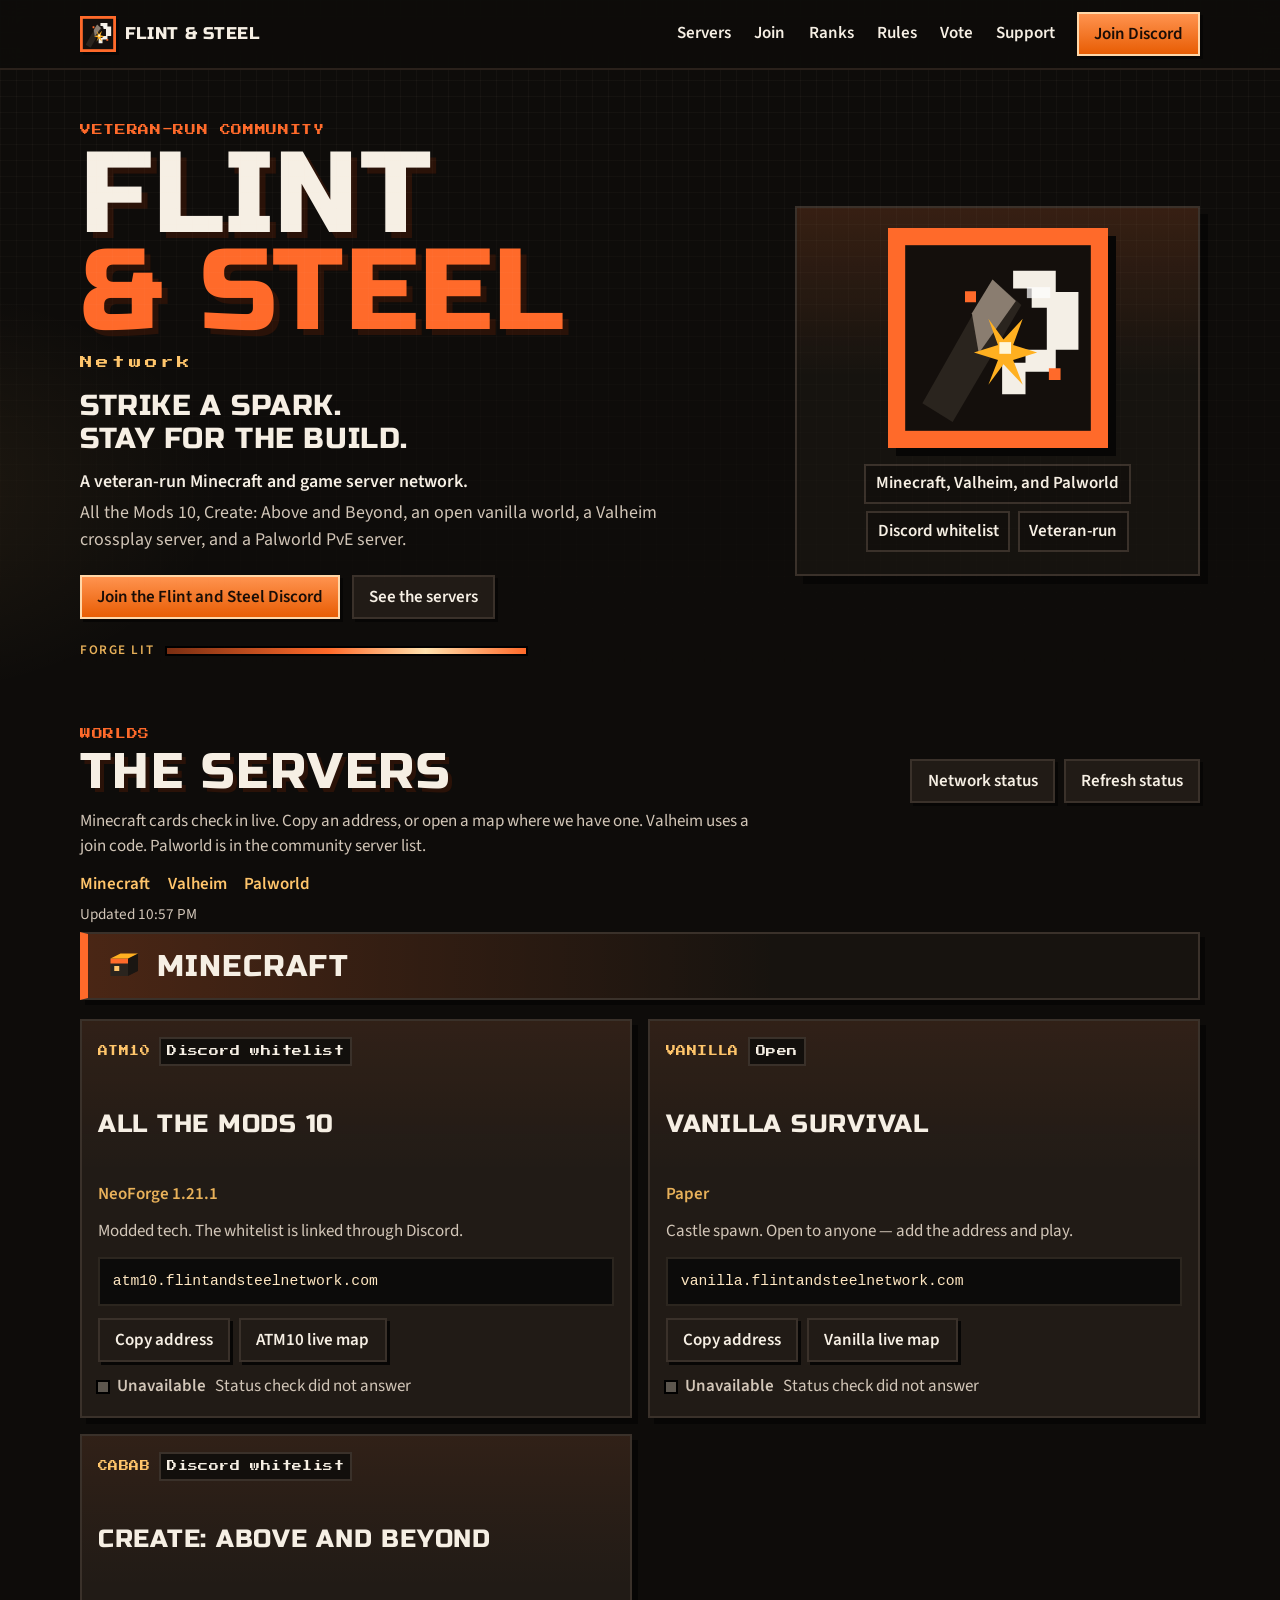
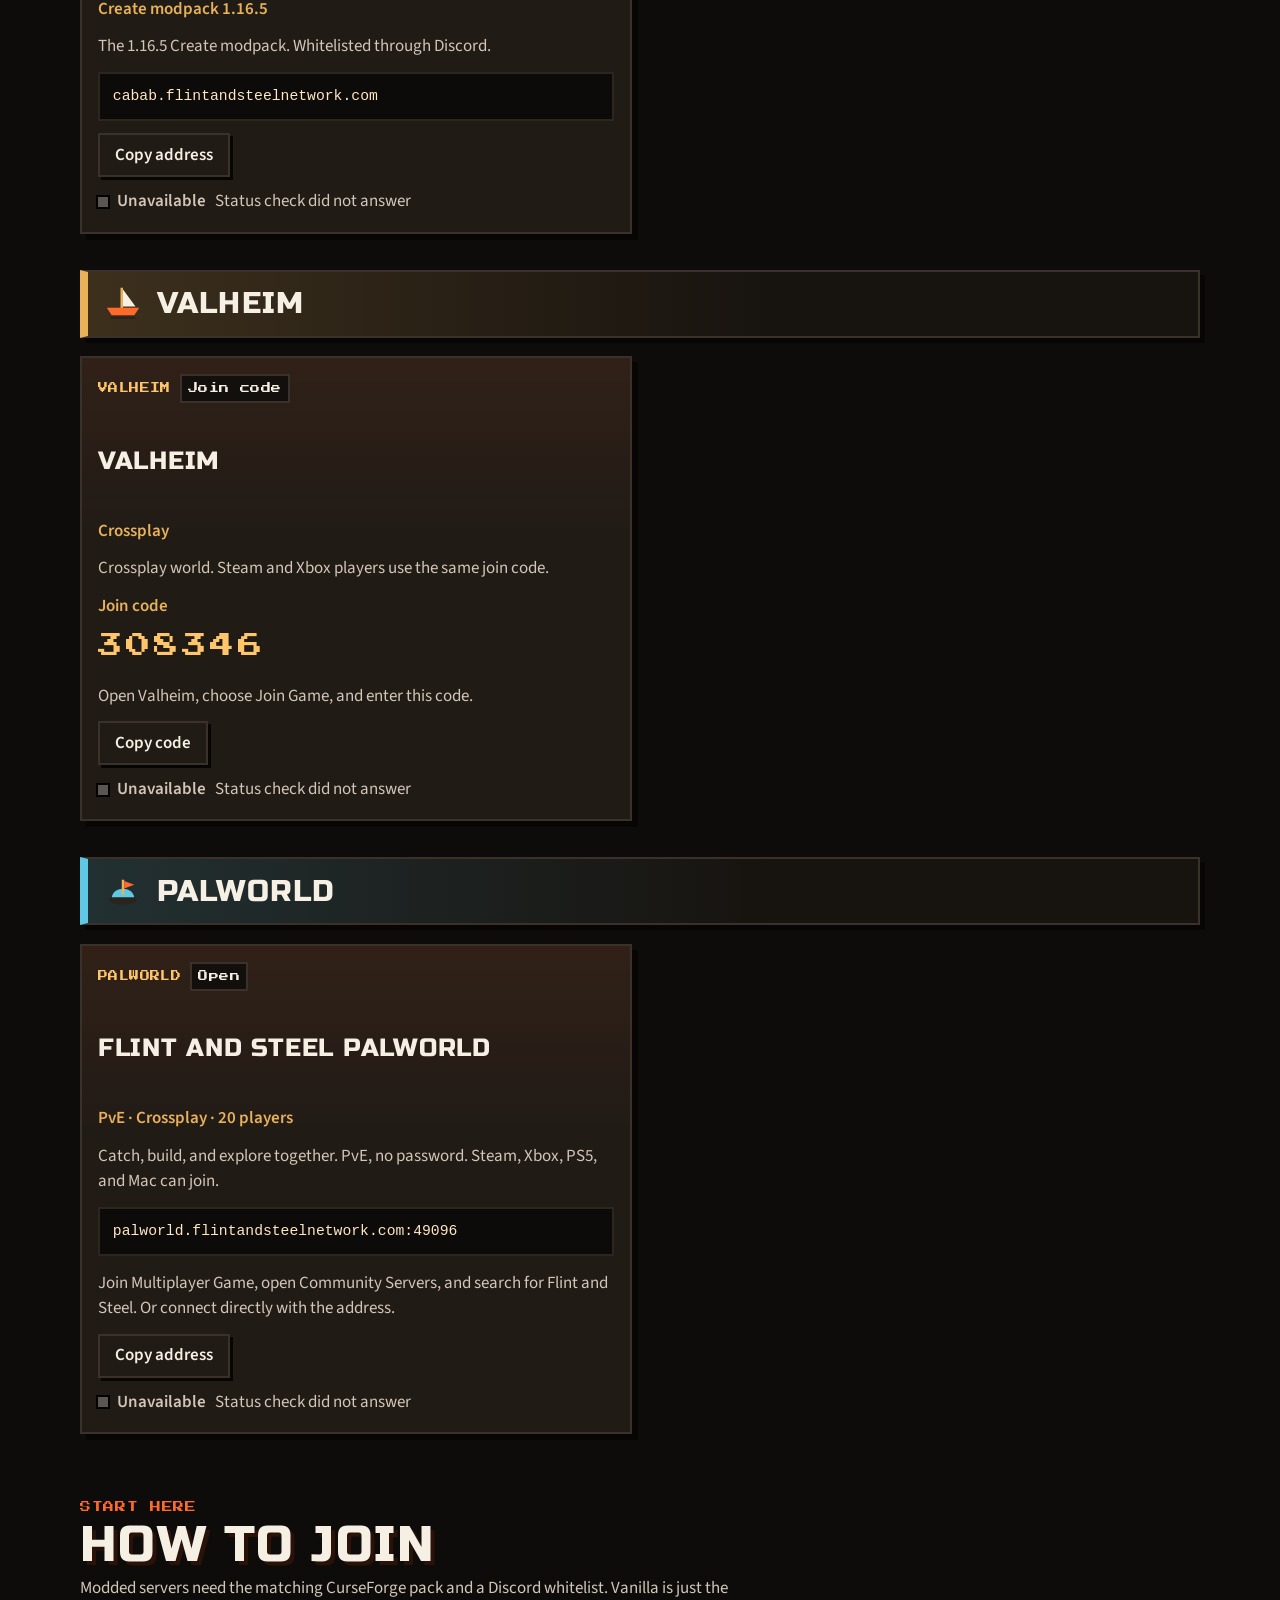
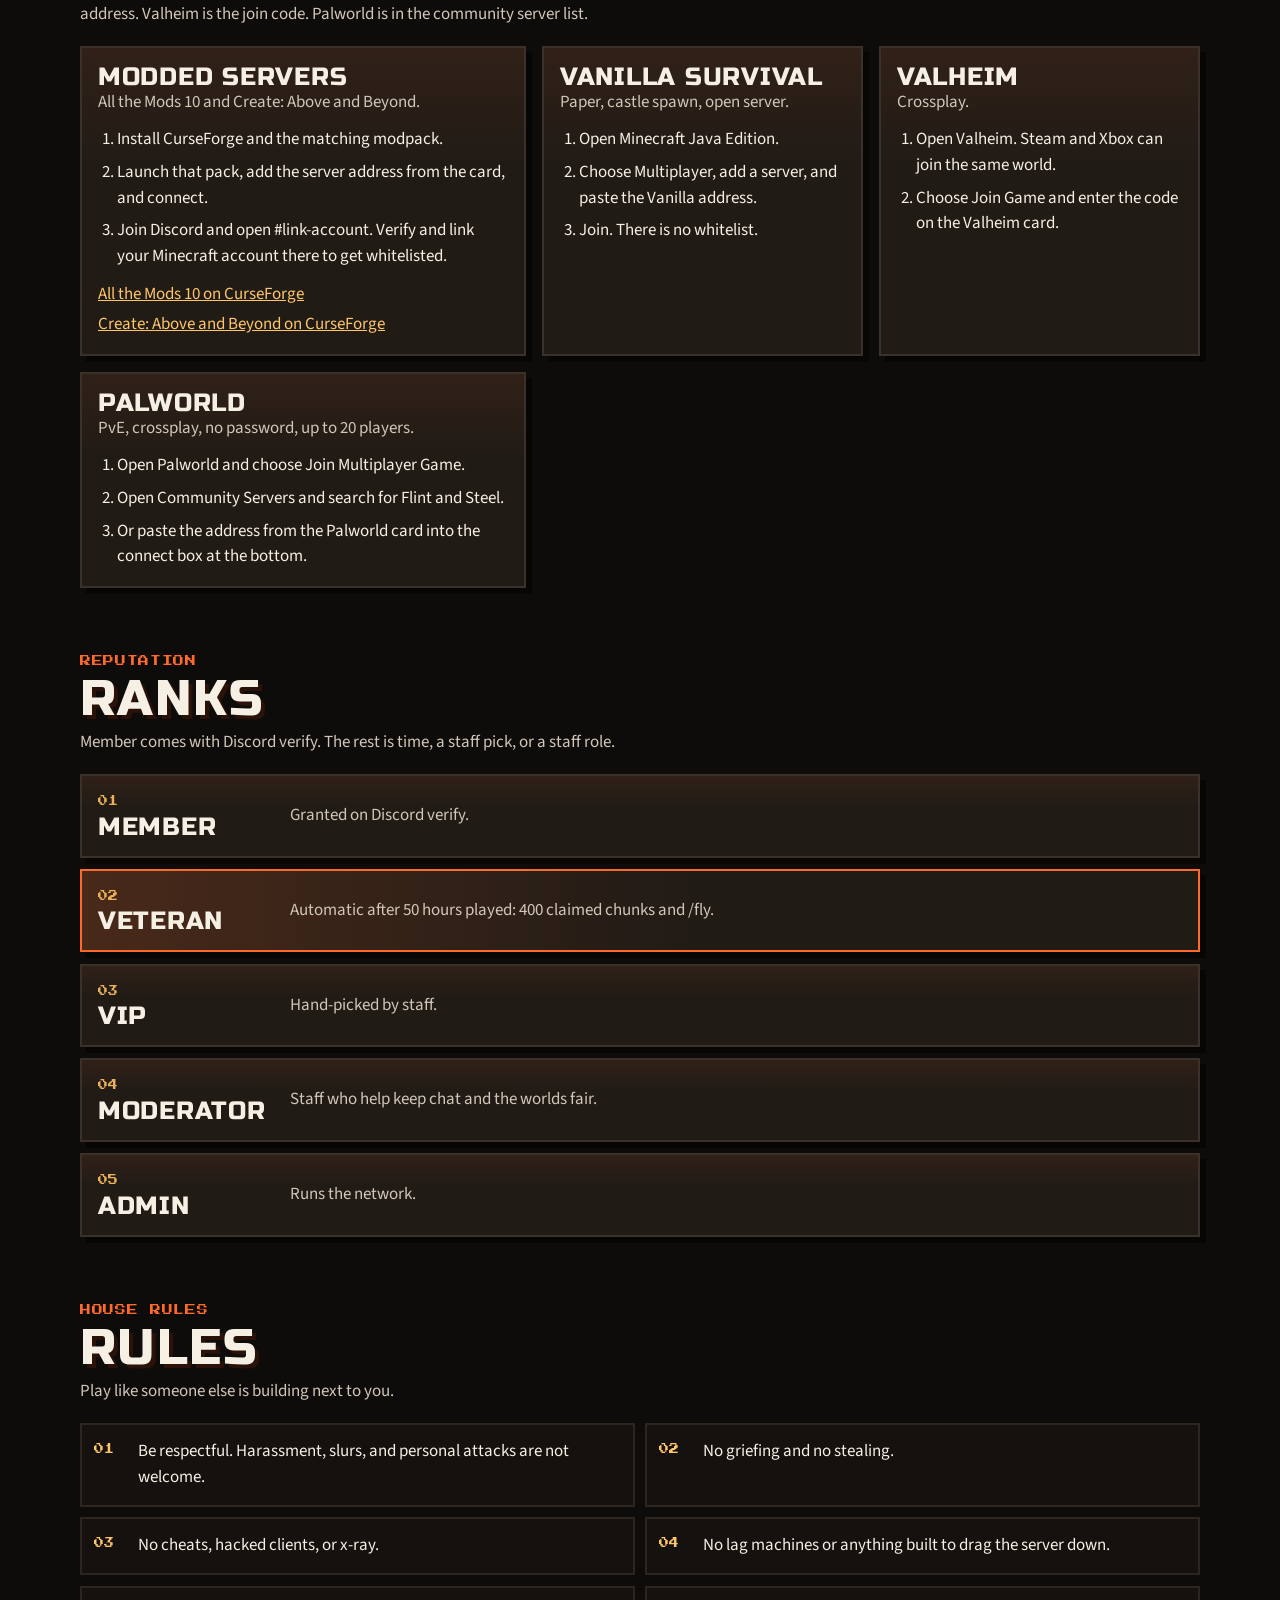
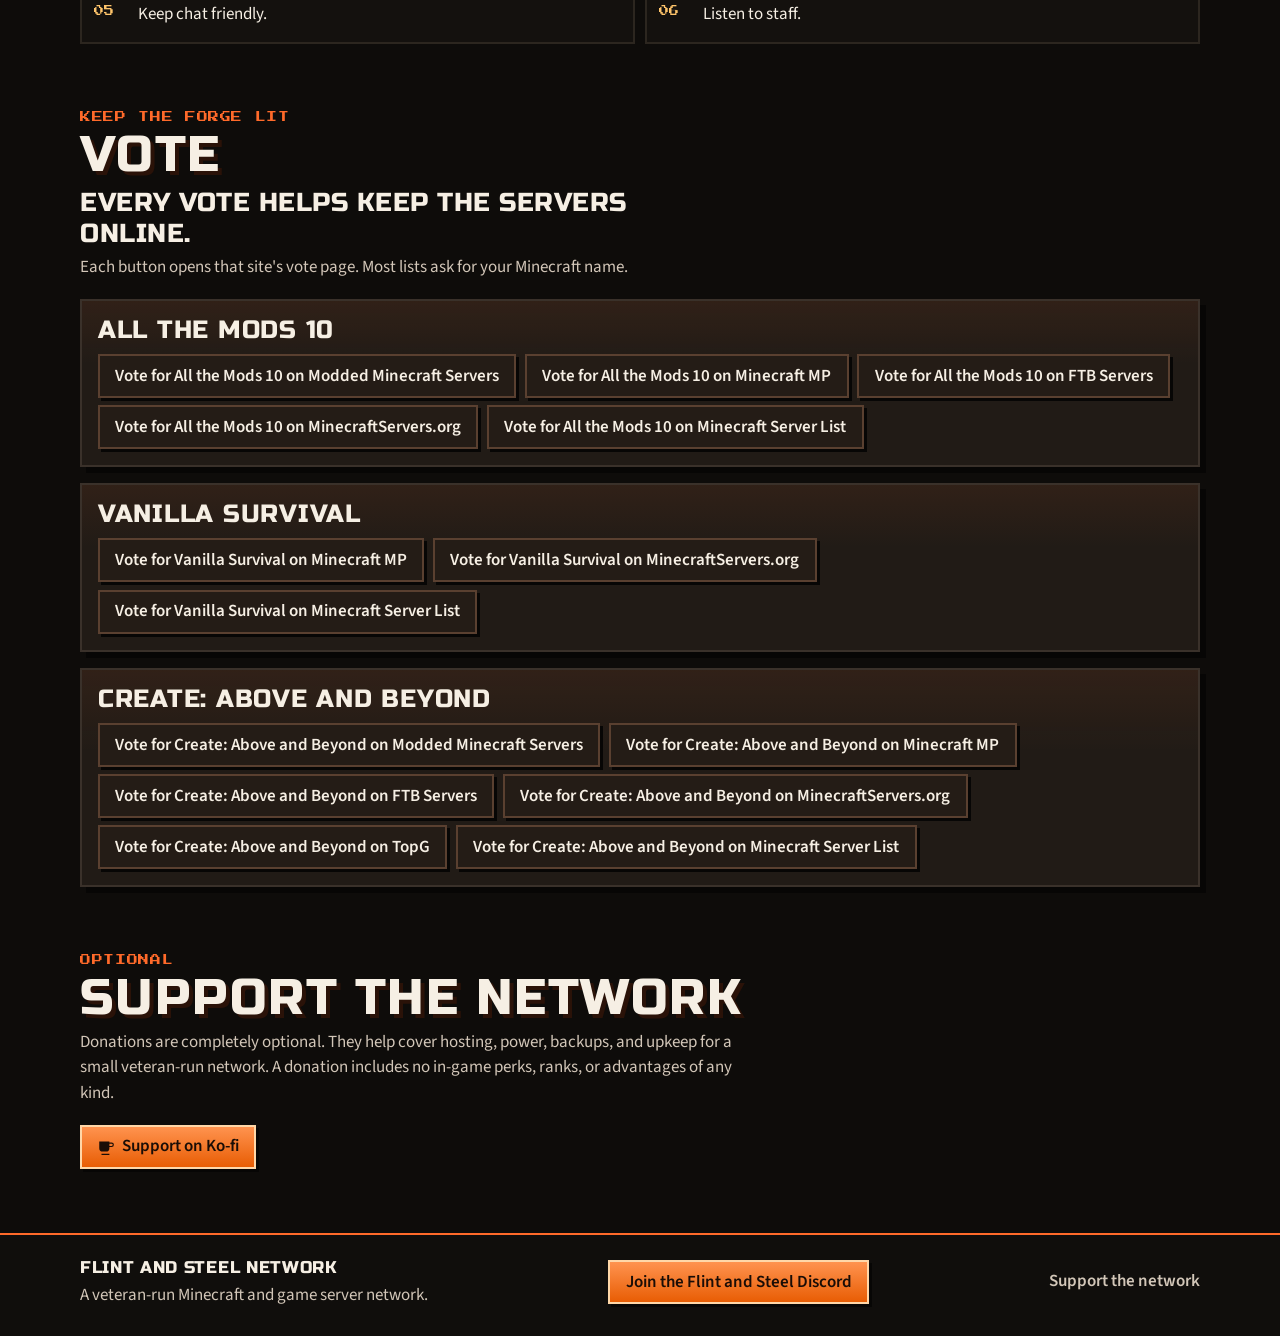
==== index.html @ 62e1b54c "Remove the retired Cobblemon server from the site. Drop it from the lede, meta text, schema list, se" ====
<!DOCTYPE html>
<html lang="en">
<head>
  <meta charset="utf-8">
  <meta name="viewport" content="width=device-width, initial-scale=1">
  <meta name="theme-color" content="#0e0c0a">
  <meta name="color-scheme" content="dark">
  <title>Flint and Steel Network | Veteran-run Minecraft, Valheim, and Palworld servers</title>
  <meta name="description" content="Veteran-run Minecraft network with All the Mods 10 (ATM10), Create: Above and Beyond, vanilla survival, Valheim crossplay, and Palworld PvE.">
  <link rel="canonical" href="https://flintandsteelnetwork.com/">
  <meta property="og:type" content="website">
  <meta property="og:site_name" content="Flint and Steel Network">
  <meta property="og:locale" content="en_US">
  <meta property="og:title" content="Flint and Steel Network | Veteran-run Minecraft, Valheim, and Palworld servers">
  <meta property="og:description" content="Veteran-run Minecraft network with All the Mods 10 (ATM10), Create: Above and Beyond, vanilla survival, Valheim crossplay, and Palworld PvE.">
  <meta property="og:url" content="https://flintandsteelnetwork.com/">
  <meta property="og:image" content="https://flintandsteelnetwork.com/images/og.png">
  <meta property="og:image:secure_url" content="https://flintandsteelnetwork.com/images/og.png">
  <meta property="og:image:type" content="image/png">
  <meta property="og:image:width" content="1200">
  <meta property="og:image:height" content="630">
  <meta property="og:image:alt" content="Flint and Steel Network, a veteran-run Minecraft and game server network">
  <meta name="twitter:card" content="summary_large_image">
  <meta name="twitter:title" content="Flint and Steel Network | Veteran-run Minecraft, Valheim, and Palworld servers">
  <meta name="twitter:description" content="Veteran-run Minecraft network with All the Mods 10 (ATM10), Create: Above and Beyond, vanilla survival, Valheim crossplay, and Palworld PvE.">
  <meta name="twitter:image" content="https://flintandsteelnetwork.com/images/og.png">
  <meta name="twitter:image:alt" content="Flint and Steel Network, a veteran-run Minecraft and game server network">
  <meta name="referrer" content="strict-origin-when-cross-origin">
  <meta http-equiv="Content-Security-Policy" content="default-src 'self'; script-src 'self'; style-src 'self'; font-src 'self'; img-src 'self'; connect-src 'self' https://api.mcstatus.io https://status.flintandsteelnetwork.com; base-uri 'none'; object-src 'none'; form-action 'none'">
  <link rel="icon" href="favicon.svg" type="image/svg+xml">
  <link rel="apple-touch-icon" href="images/apple-touch-icon.png">
  <link rel="manifest" href="site.webmanifest">
  <link rel="preload" href="favicon.svg" as="image" type="image/svg+xml">
  <link rel="preload" href="fonts/russo-one-latin-400-normal.woff2" as="font" type="font/woff2" crossorigin>
  <link rel="preload" href="fonts/source-sans-3-latin-400-normal.woff2" as="font" type="font/woff2" crossorigin>
  <link rel="preconnect" href="https://api.mcstatus.io" crossorigin>
  <link rel="preconnect" href="https://status.flintandsteelnetwork.com" crossorigin>
  <link rel="stylesheet" href="css/site.css">
  <script type="application/ld+json">
  {
    "@context": "https://schema.org",
    "@graph": [
      {
        "@type": "Organization",
        "@id": "https://flintandsteelnetwork.com/#organization",
        "name": "Flint and Steel Network",
        "url": "https://flintandsteelnetwork.com/",
        "description": "A veteran-run Minecraft and game server network.",
        "logo": "https://flintandsteelnetwork.com/images/icon-512.png",
        "sameAs": ["https://discord.gg/zWJfDJQcgP"]
      },
      {
        "@type": "WebSite",
        "@id": "https://flintandsteelnetwork.com/#website",
        "name": "Flint and Steel Network",
        "url": "https://flintandsteelnetwork.com/",
        "publisher": { "@id": "https://flintandsteelnetwork.com/#organization" }
      },
      {
        "@type": "ItemList",
        "name": "Flint and Steel servers",
        "itemListOrder": "https://schema.org/ItemListOrderAscending",
        "numberOfItems": 5,
        "itemListElement": [
          {
            "@type": "ListItem",
            "position": 1,
            "item": {
              "@type": "VideoGame",
              "name": "All the Mods 10",
              "alternateName": "ATM10",
              "description": "Modded tech Minecraft server on NeoForge 1.21.1. Whitelist is linked through Discord.",
              "gamePlatform": "NeoForge 1.21.1",
              "url": "https://flintandsteelnetwork.com/#atm10"
            }
          },
          {
            "@type": "ListItem",
            "position": 2,
            "item": {
              "@type": "VideoGame",
              "name": "Vanilla Survival",
              "description": "Open Paper survival server with a castle spawn.",
              "gamePlatform": "Paper",
              "url": "https://flintandsteelnetwork.com/#vanilla"
            }
          },
          {
            "@type": "ListItem",
            "position": 3,
            "item": {
              "@type": "VideoGame",
              "name": "Create: Above and Beyond",
              "alternateName": "CABAB",
              "description": "Create: Above and Beyond, the 1.16.5 Create modpack. Whitelisted through Discord.",
              "gamePlatform": "Minecraft 1.16.5",
              "url": "https://flintandsteelnetwork.com/#cabab"
            }
          },
          {
            "@type": "ListItem",
            "position": 4,
            "item": {
              "@type": "VideoGame",
              "name": "Valheim",
              "description": "Valheim crossplay world. Steam and Xbox players use join code 308346.",
              "gamePlatform": "Valheim",
              "url": "https://flintandsteelnetwork.com/#valheim"
            }
          },
          {
            "@type": "ListItem",
            "position": 5,
            "item": {
              "@type": "VideoGame",
              "name": "Flint and Steel Palworld",
              "description": "Palworld PvE crossplay server for up to 20 players. No password. Search for Flint and Steel in Community Servers, or connect to palworld.flintandsteelnetwork.com:49096.",
              "gamePlatform": "Palworld",
              "url": "https://flintandsteelnetwork.com/#palworld"
            }
          }
        ]
      }
    ]
  }
  </script>
</head>
<body>
  <a class="skip" href="#content">Skip to content</a>
  <header class="site-header">
    <div class="wrap header-inner">
      <a class="brand" href="#top">
        <img src="favicon.svg" alt="" width="36" height="36">
        <span class="brand-name brand-name-long">Flint &amp; Steel</span>
        <span class="brand-name brand-name-short">F&amp;S</span>
      </a>
      <nav class="nav-desktop" aria-label="Sections">
        <a class="nav-link" href="#servers">Servers</a>
        <a class="nav-link" href="#join">Join</a>
        <a class="nav-link" href="#ranks">Ranks</a>
        <a class="nav-link" href="#rules">Rules</a>
        <a class="nav-link" href="#vote">Vote</a>
        <a class="nav-link" href="https://ko-fi.com/flintandsteelnetwork" target="_blank" rel="noopener noreferrer">Support<span class="sr-only"> the network (opens in a new tab)</span></a>
      </nav>
      <a class="btn btn-ember btn-discord" href="https://discord.gg/zWJfDJQcgP" target="_blank" rel="noopener noreferrer">
        <span class="long">Join Discord</span>
        <span class="short">Discord</span>
        <span class="sr-only"> (opens in a new tab)</span>
      </a>
      <button type="button" class="btn btn-steel nav-toggle" aria-expanded="false" aria-controls="mobile-nav">Menu</button>
      <nav id="mobile-nav" class="nav-mobile" hidden aria-label="Sections">
        <a class="nav-link" href="#servers">Servers</a>
        <a class="nav-link" href="#join">Join</a>
        <a class="nav-link" href="#ranks">Ranks</a>
        <a class="nav-link" href="#rules">Rules</a>
        <a class="nav-link" href="#vote">Vote</a>
        <a class="nav-link" href="https://ko-fi.com/flintandsteelnetwork" target="_blank" rel="noopener noreferrer">Support<span class="sr-only"> the network (opens in a new tab)</span></a>
      </nav>
    </div>
  </header>
  <main id="content" class="wrap">
    <section class="hero" id="top">
      <div class="hero-copy">
        <p class="kicker">Veteran-run community</p>
        <h1>
          <span class="sr-only">Flint and Steel Network</span>
          <span class="lockup" aria-hidden="true">
            <span>Flint</span>
            <span class="amp">&amp; Steel</span>
          </span>
        </h1>
        <p class="network" aria-hidden="true">Network</p>
        <p class="tagline">Strike a spark. Stay for the build.</p>
        <p class="about-line">A veteran-run Minecraft and game server network.</p>
        <p class="lede">All the Mods 10, Create: Above and Beyond, an open vanilla world, a Valheim crossplay server, and a Palworld PvE server.</p>
        <div class="hero-actions">
          <a class="btn btn-ember" href="https://discord.gg/zWJfDJQcgP" target="_blank" rel="noopener noreferrer">Join the Flint and Steel Discord<span class="sr-only"> (opens in a new tab)</span></a>
          <a class="btn btn-steel" href="#servers">See the servers</a>
        </div>
        <div class="heat" aria-hidden="true">
          <span class="heat-label">Forge lit</span>
          <span class="heat-bar"><span></span></span>
        </div>
      </div>
      <div class="hero-plate">
        <div class="mark-wrap">
          <img src="favicon.svg" alt="Flint striking steel" width="220" height="220" fetchpriority="high">
          <div class="embers" aria-hidden="true">
            <i></i><i></i><i></i><i></i><i></i><i></i><i></i><i></i>
          </div>
        </div>
        <ul class="hero-facts">
          <li>Minecraft, Valheim, and Palworld</li>
          <li>Discord whitelist</li>
          <li>Veteran-run</li>
        </ul>
      </div>
    </section>

    <section class="section" id="servers">
      <div class="section-head">
        <div>
          <p class="kicker">Worlds</p>
          <h2>The servers</h2>
        </div>
        <div class="card-actions">
          <a class="btn btn-steel" href="https://status.flintandsteelnetwork.com" target="_blank" rel="noopener noreferrer">Network status<span class="sr-only"> (opens in a new tab)</span></a>
          <button type="button" class="btn btn-steel" id="refresh-status">Refresh status</button>
        </div>
      </div>
      <p class="section-intro">Minecraft cards check in live. Copy an address, or open a map where we have one. Valheim uses a join code. Palworld is in the community server list.</p>
      <p class="game-jumps">
        <a href="#minecraft">Minecraft</a>
        <a href="#valheim">Valheim</a>
        <a href="#palworld">Palworld</a>
      </p>
      <p class="checked" id="status-checked">Checking servers…</p>
      <section class="game-group" id="minecraft" aria-labelledby="minecraft-title">
        <div class="game-banner">
          <svg class="game-emblem" viewBox="0 0 32 32" aria-hidden="true">
            <rect x="6" y="10" width="14" height="14" fill="#2a241e"/>
            <rect x="6" y="10" width="14" height="4" fill="#ff6a2a"/>
            <polygon points="20,10 28,6 28,20 20,24" fill="#1a1612"/>
            <polygon points="6,10 14,6 28,6 20,10" fill="#ffb020"/>
            <rect x="9" y="16" width="4" height="4" fill="#ffc56b"/>
          </svg>
          <h3 id="minecraft-title">Minecraft</h3>
        </div>
        <div class="server-grid">
        <article class="server-card" id="atm10" data-server="atm10" data-game="minecraft" data-address="atm10.flintandsteelnetwork.com">
          <div class="card-kicker">
            <span class="code">ATM10</span>
            <span class="chip">Discord whitelist</span>
          </div>
          <h4>All the Mods 10</h4>
          <p class="platform">NeoForge 1.21.1</p>
          <p class="blurb">Modded tech. The whitelist is linked through Discord.</p>
          <code class="address">atm10.<wbr>flintandsteelnetwork.<wbr>com</code>
          <div class="card-actions">
            <button type="button" class="btn btn-steel btn-copy" data-copy="atm10.flintandsteelnetwork.com" data-copy-what="All the Mods 10 address">Copy address</button>
            <a class="btn btn-steel" href="https://atm10map.flintandsteelnetwork.com" target="_blank" rel="noopener noreferrer">ATM10 live map<span class="sr-only"> (opens in a new tab)</span></a>
          </div>
          <p class="status is-checking" data-status>
            <span class="lamp" aria-hidden="true"></span>
            <span class="status-label">Checking</span>
            <span class="status-meta">Asking the server</span>
          </p>
          <span class="sr-only" data-announce aria-live="polite"></span>
        </article>

        <article class="server-card" id="vanilla" data-server="vanilla" data-game="minecraft" data-address="vanilla.flintandsteelnetwork.com">
          <div class="card-kicker">
            <span class="code">VANILLA</span>
            <span class="chip">Open</span>
          </div>
          <h4>Vanilla Survival</h4>
          <p class="platform">Paper</p>
          <p class="blurb">Castle spawn. Open to anyone — add the address and play.</p>
          <code class="address">vanilla.<wbr>flintandsteelnetwork.<wbr>com</code>
          <div class="card-actions">
            <button type="button" class="btn btn-steel btn-copy" data-copy="vanilla.flintandsteelnetwork.com" data-copy-what="Vanilla Survival address">Copy address</button>
            <a class="btn btn-steel" href="https://map.flintandsteelnetwork.com" target="_blank" rel="noopener noreferrer">Vanilla live map<span class="sr-only"> (opens in a new tab)</span></a>
          </div>
          <p class="status is-checking" data-status>
            <span class="lamp" aria-hidden="true"></span>
            <span class="status-label">Checking</span>
            <span class="status-meta">Asking the server</span>
          </p>
          <span class="sr-only" data-announce aria-live="polite"></span>
        </article>

        <article class="server-card" id="cabab" data-server="cabab" data-game="minecraft" data-address="cabab.flintandsteelnetwork.com">
          <div class="card-kicker">
            <span class="code">CABAB</span>
            <span class="chip">Discord whitelist</span>
          </div>
          <h4>Create: Above and Beyond</h4>
          <p class="platform">Create modpack 1.16.5</p>
          <p class="blurb">The 1.16.5 Create modpack. Whitelisted through Discord.</p>
          <code class="address">cabab.<wbr>flintandsteelnetwork.<wbr>com</code>
          <div class="card-actions">
            <button type="button" class="btn btn-steel btn-copy" data-copy="cabab.flintandsteelnetwork.com" data-copy-what="Create: Above and Beyond address">Copy address</button>
          </div>
          <p class="status is-checking" data-status>
            <span class="lamp" aria-hidden="true"></span>
            <span class="status-label">Checking</span>
            <span class="status-meta">Asking the server</span>
          </p>
          <span class="sr-only" data-announce aria-live="polite"></span>
        </article>

        </div>
      </section>

      <section class="game-group" id="valheim" aria-labelledby="valheim-title">
        <div class="game-banner game-banner-valheim">
          <svg class="game-emblem" viewBox="0 0 32 32" aria-hidden="true">
            <polygon points="15,3 15,18 26,18" fill="#f6efe4"/>
            <rect x="14" y="3" width="2" height="17" fill="#e8b15a"/>
            <polygon points="3,19 29,19 25,25 7,25" fill="#ff6a2a"/>
            <rect x="6" y="26" width="20" height="2" fill="#2a241e"/>
          </svg>
          <h3 id="valheim-title">Valheim</h3>
        </div>
        <div class="server-grid">
        <article class="server-card" data-server="valheim" data-game="valheim">
          <div class="card-kicker">
            <span class="code">VALHEIM</span>
            <span class="chip">Join code</span>
          </div>
          <h4>Valheim</h4>
          <p class="platform">Crossplay</p>
          <p class="blurb">Crossplay world. Steam and Xbox players use the same join code.</p>
          <div class="join-code-block">
            <p class="code-label">Join code</p>
            <p class="join-code">308346</p>
          </div>
          <p class="instructions">Open Valheim, choose Join Game, and enter this code.</p>
          <div class="card-actions">
            <button type="button" class="btn btn-steel btn-copy" data-copy="308346" data-copy-what="Valheim join code">Copy code</button>
          </div>
          <p class="status is-checking" data-status>
            <span class="lamp" aria-hidden="true"></span>
            <span class="status-label">Checking</span>
            <span class="status-meta">Asking the server</span>
          </p>
          <span class="sr-only" data-announce aria-live="polite"></span>
        </article>
        </div>
      </section>

      <section class="game-group" id="palworld" aria-labelledby="palworld-title">
        <div class="game-banner game-banner-palworld">
          <svg class="game-emblem" viewBox="0 0 32 32" aria-hidden="true">
            <ellipse cx="16" cy="23" rx="11" ry="4" fill="#2a241e"/>
            <path d="M7 21c1.5-9 16.5-9 18 0" fill="#5ec8e5"/>
            <rect x="15" y="7" width="2" height="12" fill="#e8b15a"/>
            <polygon points="17,8 25,11 17,14" fill="#ff6a2a"/>
          </svg>
          <h3 id="palworld-title">Palworld</h3>
        </div>
        <div class="server-grid">
        <article class="server-card" data-server="palworld" data-game="palworld" data-address="palworld.flintandsteelnetwork.com:49096">
          <div class="card-kicker">
            <span class="code">PALWORLD</span>
            <span class="chip">Open</span>
          </div>
          <h4>Flint and Steel Palworld</h4>
          <p class="platform">PvE · Crossplay · 20 players</p>
          <p class="blurb">Catch, build, and explore together. PvE, no password. Steam, Xbox, PS5, and Mac can join.</p>
          <code class="address">palworld.<wbr>flintandsteelnetwork.<wbr>com:49096</code>
          <p class="instructions">Join Multiplayer Game, open Community Servers, and search for Flint and Steel. Or connect directly with the address.</p>
          <div class="card-actions">
            <button type="button" class="btn btn-steel btn-copy" data-copy="palworld.flintandsteelnetwork.com:49096" data-copy-what="Palworld address">Copy address</button>
          </div>
          <p class="status is-checking" data-status>
            <span class="lamp" aria-hidden="true"></span>
            <span class="status-label">Checking</span>
            <span class="status-meta">Asking the server</span>
          </p>
          <span class="sr-only" data-announce aria-live="polite"></span>
        </article>
        </div>
      </section>
    </section>

    <section class="section" id="join">
      <p class="kicker">Start here</p>
      <h2>How to join</h2>
      <p class="section-intro">Modded servers need the matching CurseForge pack and a Discord whitelist. Vanilla is just the address. Valheim is the join code. Palworld is in the community server list.</p>
      <div class="join-grid">
        <article class="join-track">
          <h3>Modded servers</h3>
          <p class="track-detail">All the Mods 10 and Create: Above and Beyond.</p>
          <ol>
            <li>Install CurseForge and the matching modpack.</li>
            <li>Launch that pack, add the server address from the card, and connect.</li>
            <li>Join Discord and open #link-account. Verify and link your Minecraft account there to get whitelisted.</li>
          </ol>
          <ul class="pack-links">
            <li><a class="text-link" href="https://www.curseforge.com/minecraft/modpacks/all-the-mods-10" target="_blank" rel="noopener noreferrer">All the Mods 10 on CurseForge<span class="sr-only"> (opens in a new tab)</span></a></li>
            <li><a class="text-link" href="https://www.curseforge.com/minecraft/modpacks/create-above-and-beyond" target="_blank" rel="noopener noreferrer">Create: Above and Beyond on CurseForge<span class="sr-only"> (opens in a new tab)</span></a></li>
          </ul>
        </article>
        <article class="join-track">
          <h3>Vanilla Survival</h3>
          <p class="track-detail">Paper, castle spawn, open server.</p>
          <ol>
            <li>Open Minecraft Java Edition.</li>
            <li>Choose Multiplayer, add a server, and paste the Vanilla address.</li>
            <li>Join. There is no whitelist.</li>
          </ol>
        </article>
        <article class="join-track">
          <h3>Valheim</h3>
          <p class="track-detail">Crossplay.</p>
          <ol>
            <li>Open Valheim. Steam and Xbox can join the same world.</li>
            <li>Choose Join Game and enter the code on the Valheim card.</li>
          </ol>
        </article>
        <article class="join-track">
          <h3>Palworld</h3>
          <p class="track-detail">PvE, crossplay, no password, up to 20 players.</p>
          <ol>
            <li>Open Palworld and choose Join Multiplayer Game.</li>
            <li>Open Community Servers and search for Flint and Steel.</li>
            <li>Or paste the address from the Palworld card into the connect box at the bottom.</li>
          </ol>
        </article>
      </div>
    </section>

    <section class="section" id="ranks">
      <p class="kicker">Reputation</p>
      <h2>Ranks</h2>
      <p class="section-intro">Member comes with Discord verify. The rest is time, a staff pick, or a staff role.</p>
      <div class="rank-list">
        <article class="rank">
          <div class="rank-name"><span class="rank-index">01</span><h3>Member</h3></div>
          <p>Granted on Discord verify.</p>
        </article>
        <article class="rank is-highlight">
          <div class="rank-name"><span class="rank-index">02</span><h3>Veteran</h3></div>
          <p>Automatic after 50 hours played: 400 claimed chunks and /fly.</p>
        </article>
        <article class="rank">
          <div class="rank-name"><span class="rank-index">03</span><h3>VIP</h3></div>
          <p>Hand-picked by staff.</p>
        </article>
        <article class="rank">
          <div class="rank-name"><span class="rank-index">04</span><h3>Moderator</h3></div>
          <p>Staff who help keep chat and the worlds fair.</p>
        </article>
        <article class="rank">
          <div class="rank-name"><span class="rank-index">05</span><h3>Admin</h3></div>
          <p>Runs the network.</p>
        </article>
      </div>
    </section>

    <section class="section" id="rules">
      <p class="kicker">House rules</p>
      <h2>Rules</h2>
      <p class="rules-intro">Play like someone else is building next to you.</p>
      <ol class="rules">
        <li>Be respectful. Harassment, slurs, and personal attacks are not welcome.</li>
        <li>No griefing and no stealing.</li>
        <li>No cheats, hacked clients, or x-ray.</li>
        <li>No lag machines or anything built to drag the server down.</li>
        <li>Keep chat friendly.</li>
        <li>Listen to staff.</li>
      </ol>
    </section>

    <section class="section" id="vote">
      <p class="kicker">Keep the forge lit</p>
      <h2>Vote</h2>
      <p class="vote-message">Every vote helps keep the servers online.</p>
      <p class="vote-hint">Each button opens that site's vote page. Most lists ask for your Minecraft name.</p>
      <div class="vote-list">
        <article class="vote-group">
          <h3>All the Mods 10</h3>
          <div class="vote-actions">
            <a class="btn btn-vote" href="https://moddedminecraftservers.com/server/flint-and-steel-network-all-the-mods-10.61130/#vote" target="_blank" rel="noopener noreferrer">Vote for All the Mods 10 on Modded Minecraft Servers<span class="sr-only"> (opens in a new tab)</span></a>
            <a class="btn btn-vote" href="https://minecraft-mp.com/server/366978/vote/" target="_blank" rel="noopener noreferrer">Vote for All the Mods 10 on Minecraft MP<span class="sr-only"> (opens in a new tab)</span></a>
            <a class="btn btn-vote" href="https://ftbservers.com/server/jekrTF3G/vote" target="_blank" rel="noopener noreferrer">Vote for All the Mods 10 on FTB Servers<span class="sr-only"> (opens in a new tab)</span></a>
            <a class="btn btn-vote" href="https://minecraftservers.org/vote/696265" target="_blank" rel="noopener noreferrer">Vote for All the Mods 10 on MinecraftServers.org<span class="sr-only"> (opens in a new tab)</span></a>
            <a class="btn btn-vote" href="https://minecraft-server-list.com/server/525025/vote/" target="_blank" rel="noopener noreferrer">Vote for All the Mods 10 on Minecraft Server List<span class="sr-only"> (opens in a new tab)</span></a>
          </div>
        </article>
        <article class="vote-group">
          <h3>Vanilla Survival</h3>
          <div class="vote-actions">
            <a class="btn btn-vote" href="https://minecraft-mp.com/server/366990/vote/" target="_blank" rel="noopener noreferrer">Vote for Vanilla Survival on Minecraft MP<span class="sr-only"> (opens in a new tab)</span></a>
            <a class="btn btn-vote" href="https://minecraftservers.org/vote/696273" target="_blank" rel="noopener noreferrer">Vote for Vanilla Survival on MinecraftServers.org<span class="sr-only"> (opens in a new tab)</span></a>
            <a class="btn btn-vote" href="https://minecraft-server-list.com/server/525029/vote/" target="_blank" rel="noopener noreferrer">Vote for Vanilla Survival on Minecraft Server List<span class="sr-only"> (opens in a new tab)</span></a>
          </div>
        </article>
        <article class="vote-group">
          <h3>Create: Above and Beyond</h3>
          <div class="vote-actions">
            <a class="btn btn-vote" href="https://moddedminecraftservers.com/server/flint-and-steel-network-create-above-and-beyond.61131/#vote" target="_blank" rel="noopener noreferrer">Vote for Create: Above and Beyond on Modded Minecraft Servers<span class="sr-only"> (opens in a new tab)</span></a>
            <a class="btn btn-vote" href="https://minecraft-mp.com/server/367005/vote/" target="_blank" rel="noopener noreferrer">Vote for Create: Above and Beyond on Minecraft MP<span class="sr-only"> (opens in a new tab)</span></a>
            <a class="btn btn-vote" href="https://ftbservers.com/server/ZPZZRyCm/vote" target="_blank" rel="noopener noreferrer">Vote for Create: Above and Beyond on FTB Servers<span class="sr-only"> (opens in a new tab)</span></a>
            <a class="btn btn-vote" href="https://minecraftservers.org/vote/696286" target="_blank" rel="noopener noreferrer">Vote for Create: Above and Beyond on MinecraftServers.org<span class="sr-only"> (opens in a new tab)</span></a>
            <a class="btn btn-vote" href="https://topg.org/minecraft-servers/server-688623#vote" target="_blank" rel="noopener noreferrer">Vote for Create: Above and Beyond on TopG<span class="sr-only"> (opens in a new tab)</span></a>
            <a class="btn btn-vote" href="https://minecraft-server-list.com/server/525042/vote/" target="_blank" rel="noopener noreferrer">Vote for Create: Above and Beyond on Minecraft Server List<span class="sr-only"> (opens in a new tab)</span></a>
          </div>
        </article>
      </div>
    </section>

    <section class="section" id="support">
      <p class="kicker">Optional</p>
      <h2>Support the network</h2>
      <p class="section-intro">Donations are completely optional. They help cover hosting, power, backups, and upkeep for a small veteran-run network. A donation includes no in-game perks, ranks, or advantages of any kind.</p>
      <a class="btn btn-kofi" href="https://ko-fi.com/flintandsteelnetwork" target="_blank" rel="noopener noreferrer">
        <svg viewBox="0 0 16 16" width="18" height="18" aria-hidden="true">
          <path fill="currentColor" d="M2 3h9v1h2a2 2 0 0 1 0 4h-2v1a3 3 0 0 1-3 3H5a3 3 0 0 1-3-3V3zm9 2v2h2a1 1 0 0 0 0-2h-2zM4 14h7v1H4z"/>
        </svg>
        Support on Ko-fi
        <span class="sr-only"> (opens in a new tab)</span>
      </a>
    </section>
  </main>
  <footer class="site-footer">
    <div class="wrap footer-inner">
      <div class="footer-id">
        <p class="footer-brand">Flint and Steel Network</p>
        <p class="footer-about">A veteran-run Minecraft and game server network.</p>
      </div>
      <a class="btn btn-ember" href="https://discord.gg/zWJfDJQcgP" target="_blank" rel="noopener noreferrer">Join the Flint and Steel Discord<span class="sr-only"> (opens in a new tab)</span></a>
      <a class="footer-support" href="https://ko-fi.com/flintandsteelnetwork" target="_blank" rel="noopener noreferrer">Support the network<span class="sr-only"> (opens in a new tab)</span></a>
    </div>
  </footer>
  <noscript>
    <p class="noscript wrap">Live player counts need JavaScript. The server names, addresses, and join steps above are on the page either way.</p>
  </noscript>
  <script src="js/site.js" defer></script>
</body>
</html>
---- css/site.css ----
/* Flint and Steel Network
   Fonts: Press Start 2P, Russo One, Source Sans 3. See fonts/OFL.txt. */

@font-face {
  font-family: "Press Start 2P";
  font-style: normal;
  font-weight: 400;
  font-display: swap;
  src: url("../fonts/press-start-2p-latin-400-normal.woff2") format("woff2");
}

@font-face {
  font-family: "Russo One";
  font-style: normal;
  font-weight: 400;
  font-display: swap;
  src: url("../fonts/russo-one-latin-400-normal.woff2") format("woff2");
}

@font-face {
  font-family: "Source Sans 3";
  font-style: normal;
  font-weight: 400;
  font-display: swap;
  src: url("../fonts/source-sans-3-latin-400-normal.woff2") format("woff2");
}

@font-face {
  font-family: "Source Sans 3";
  font-style: normal;
  font-weight: 600;
  font-display: swap;
  src: url("../fonts/source-sans-3-latin-600-normal.woff2") format("woff2");
}

:root {
  --soot: #0e0c0a;
  --coal: #16130f;
  --iron: #211b16;
  --steel: #3a312a;
  --ash: #d2c6b8;
  --parchment: #f6efe4;
  --ember: #ff6a2a;
  --ember-deep: #c2410c;
  --spark: #ffc56b;
  --gold: #e8b15a;
  --online: #d8ffb0;
  --offline: #ffd0c8;
  --shadow: #070605;
  --header: 4.25rem;
  --font-body: "Source Sans 3", "Segoe UI", sans-serif;
  --font-display: "Russo One", "Arial Black", Impact, sans-serif;
  --font-pixel: "Press Start 2P", "Courier New", monospace;
}

*,
*::before,
*::after {
  box-sizing: border-box;
}

html {
  scroll-behavior: smooth;
  background: var(--soot);
  color-scheme: dark;
}

body {
  margin: 0;
  min-height: 100vh;
  background:
    radial-gradient(900px 480px at 100% -10%, rgba(255, 106, 42, 0.22), transparent 55%),
    radial-gradient(700px 420px at -10% 8%, rgba(255, 197, 107, 0.08), transparent 50%),
    var(--soot);
  color: var(--parchment);
  font-family: var(--font-body);
  font-size: 1.0625rem;
  line-height: 1.5;
}

body::before {
  content: "";
  position: fixed;
  inset: 0;
  pointer-events: none;
  background-image:
    linear-gradient(rgba(255, 236, 214, 0.035) 1px, transparent 1px),
    linear-gradient(90deg, rgba(255, 236, 214, 0.035) 1px, transparent 1px);
  background-size: 16px 16px;
  mask-image: linear-gradient(to bottom, #000 0%, transparent 78%);
}

::selection {
  background: var(--ember);
  color: #1a0d06;
}

:focus-visible {
  outline: 2px solid var(--spark);
  outline-offset: 3px;
}

img,
svg {
  max-width: 100%;
  height: auto;
}

h1, h2, h3, p {
  margin: 0;
}

a {
  color: var(--spark);
}

.skip {
  position: absolute;
  left: 1rem;
  top: -4rem;
  z-index: 40;
  background: var(--ember);
  color: #1a0d06;
  font-weight: 600;
  padding: 0.5rem 0.8rem;
  text-decoration: none;
}

.skip:focus {
  top: 0.5rem;
}

.sr-only {
  position: absolute;
  width: 1px;
  height: 1px;
  padding: 0;
  margin: -1px;
  overflow: hidden;
  clip: rect(0, 0, 0, 0);
  white-space: nowrap;
  border: 0;
}

.wrap {
  width: min(1120px, calc(100% - 2rem));
  margin-inline: auto;
}

.kicker {
  font-family: var(--font-pixel);
  font-size: 0.68rem;
  line-height: 1.7;
  letter-spacing: 0.06em;
  text-transform: uppercase;
  color: var(--ember);
}

h2 {
  margin: 0.35rem 0 0.45rem;
  font-family: var(--font-display);
  font-size: clamp(2rem, 4vw, 3.1rem);
  font-weight: 400;
  letter-spacing: 0.03em;
  line-height: 0.95;
  text-transform: uppercase;
  text-shadow: 4px 4px 0 #2a1208;
}

.section-intro,
.lede,
.blurb,
.rules-intro,
.track-detail,
.rank p,
.rules li,
.note,
.instructions,
.checked {
  color: var(--ash);
}

.section {
  margin-top: 4rem;
  scroll-margin-top: 5.25rem;
}

.section-head {
  display: flex;
  flex-wrap: wrap;
  align-items: flex-end;
  justify-content: space-between;
  gap: 0.8rem 1rem;
}

.section-intro {
  max-width: 42rem;
  margin-top: 0.35rem;
}

.checked {
  min-height: 1.5rem;
  margin-top: 0.35rem;
  font-size: 0.95rem;
}

.site-header {
  position: sticky;
  top: 0;
  z-index: 20;
  background: rgba(14, 12, 10, 0.92);
  border-bottom: 2px solid #2a211b;
  backdrop-filter: blur(12px);
}

.header-inner {
  position: relative;
  display: flex;
  align-items: center;
  gap: 0.7rem;
  min-height: var(--header);
}

.brand {
  display: flex;
  align-items: center;
  gap: 0.55rem;
  margin-right: auto;
  color: var(--parchment);
  text-decoration: none;
  min-width: 0;
}

.brand img {
  width: 36px;
  height: 36px;
  flex: none;
  box-shadow: 3px 3px 0 var(--shadow);
}

.brand-name {
  font-family: var(--font-display);
  font-size: 1.05rem;
  letter-spacing: 0.04em;
  text-transform: uppercase;
  white-space: nowrap;
}

.brand-name-short {
  display: none;
}

.nav-desktop {
  display: none;
  align-items: center;
  gap: 0.15rem;
}

.nav-link {
  color: var(--parchment);
  text-decoration: none;
  font-weight: 600;
  padding: 0.45rem 0.65rem;
}

.nav-link.is-current {
  color: var(--spark);
  box-shadow: inset 0 -2px 0 var(--ember);
}

.nav-toggle {
  display: inline-flex;
}

.nav-mobile {
  position: absolute;
  top: calc(100% + 0.35rem);
  left: 0;
  right: 0;
  z-index: 25;
  display: flex;
  flex-direction: column;
  padding: 0.35rem;
  background: var(--coal);
  border: 2px solid var(--steel);
  box-shadow: 6px 6px 0 var(--shadow);
}

.nav-mobile[hidden] {
  display: none;
}

.nav-mobile a {
  color: var(--parchment);
  text-decoration: none;
  font-weight: 600;
  padding: 0.85rem 0.9rem;
}

.nav-mobile a:hover,
.nav-mobile a:focus-visible {
  background: #2a211b;
}

.btn {
  display: inline-flex;
  align-items: center;
  justify-content: center;
  gap: 0.4rem;
  min-height: 44px;
  padding: 0.55rem 0.95rem;
  border: 2px solid transparent;
  box-shadow: 3px 3px 0 var(--shadow);
  font: inherit;
  font-weight: 600;
  line-height: 1.2;
  text-align: center;
  text-decoration: none;
  cursor: pointer;
}

.btn:hover {
  transform: translate(-1px, -1px);
  box-shadow: 4px 4px 0 var(--shadow);
}

.btn:active {
  transform: translate(2px, 2px);
  box-shadow: 0 0 0 var(--shadow);
}

.btn-ember {
  background: linear-gradient(#ff934f, #e85d04);
  color: #1a0d06;
  border-color: #ffd7a8;
}

.btn-steel {
  background: var(--iron);
  color: var(--parchment);
  border-color: var(--steel);
}

.btn-vote {
  background: #241c16;
  color: var(--parchment);
  border-color: #5a4030;
  box-shadow: 3px 3px 0 var(--shadow);
}

.btn-vote:hover {
  border-color: var(--ember);
  color: #ffe7c4;
}

.btn-discord .short {
  display: none;
}

.hero {
  display: grid;
  gap: 2rem;
  padding-top: 2.4rem;
}

.lockup {
  display: grid;
  margin-top: 0.45rem;
  font-family: var(--font-display);
  font-size: clamp(3.4rem, 12vw, 7.2rem);
  font-weight: 400;
  letter-spacing: 0.01em;
  line-height: 0.84;
  text-transform: uppercase;
  text-shadow: 6px 6px 0 #2a1208;
}

.lockup span {
  display: block;
}

.amp {
  color: var(--ember);
}

.network {
  margin-top: 0.85rem;
  font-family: var(--font-pixel);
  font-size: 0.78rem;
  letter-spacing: 0.34em;
  color: var(--spark);
}

.tagline {
  margin-top: 1rem;
  max-width: 18ch;
  font-family: var(--font-display);
  font-size: clamp(1.35rem, 2.4vw, 1.8rem);
  letter-spacing: 0.02em;
  line-height: 1.15;
  text-transform: uppercase;
}

.about-line,
.lede {
  max-width: 38rem;
  font-size: 1.12rem;
}

.about-line {
  margin-top: 0.85rem;
  color: var(--parchment);
  font-weight: 600;
}

.lede {
  margin-top: 0.3rem;
}

.hero-actions {
  display: flex;
  flex-wrap: wrap;
  gap: 0.7rem;
  margin-top: 1.3rem;
}

.heat {
  display: grid;
  grid-template-columns: auto 1fr;
  align-items: center;
  gap: 0.7rem;
  margin-top: 1.4rem;
  max-width: 28rem;
}

.heat-label {
  font-weight: 600;
  font-size: 0.82rem;
  letter-spacing: 0.12em;
  text-transform: uppercase;
  color: var(--gold);
}

.heat-bar {
  height: 10px;
  background: #241c16;
  border: 2px solid #000;
  box-shadow: inset 0 0 0 1px #4a3024;
}

.heat-bar span {
  display: block;
  width: 100%;
  height: 100%;
  background: linear-gradient(90deg, #7a2e12, #ff6a2a 45%, #ffe1ad 72%, #ff6a2a);
}

.hero-plate {
  display: grid;
  align-content: center;
  justify-items: center;
  gap: 1rem;
  padding: 1.25rem 1rem 1.4rem;
  background:
    linear-gradient(180deg, rgba(255, 106, 42, 0.14), transparent 46%),
    var(--coal);
  border: 2px solid var(--steel);
  box-shadow: 8px 8px 0 var(--shadow);
}

.mark-wrap {
  position: relative;
  width: min(220px, 68vw);
}

.mark-wrap img {
  display: block;
  width: 100%;
  height: auto;
  box-shadow: 8px 8px 0 var(--shadow);
}

.embers {
  position: absolute;
  inset: -10% 0 auto;
  height: 80%;
  pointer-events: none;
}

.embers i {
  position: absolute;
  bottom: 18%;
  width: 4px;
  height: 4px;
  background: var(--spark);
  box-shadow: 0 0 8px var(--ember);
  opacity: 0;
  animation: rise 4.2s linear infinite;
}

.embers i:nth-child(1) { left: 18%; animation-delay: 0.1s; }
.embers i:nth-child(2) { left: 32%; animation-delay: 1.1s; background: #fff1c9; }
.embers i:nth-child(3) { left: 46%; animation-delay: 0.6s; }
.embers i:nth-child(4) { left: 58%; animation-delay: 1.8s; background: var(--ember); }
.embers i:nth-child(5) { left: 70%; animation-delay: 0.3s; }
.embers i:nth-child(6) { left: 40%; animation-delay: 2.4s; width: 3px; height: 3px; }
.embers i:nth-child(7) { left: 24%; animation-delay: 2.9s; background: var(--ember); }
.embers i:nth-child(8) { left: 64%; animation-delay: 3.4s; }

@keyframes rise {
  0% { transform: translateY(12px); opacity: 0; }
  12% { opacity: 1; }
  100% { transform: translateY(-130px); opacity: 0; }
}

.hero-facts {
  display: flex;
  flex-wrap: wrap;
  justify-content: center;
  gap: 0.45rem;
  margin: 0;
  padding: 0;
  list-style: none;
}

.hero-facts li {
  padding: 0.35rem 0.6rem;
  background: #120f0c;
  border: 2px solid #3a312a;
  font-weight: 600;
}

.server-grid,
.join-grid,
.vote-list {
  display: grid;
  gap: 1rem;
  margin-top: 1.15rem;
}

.game-group {
  scroll-margin-top: 5.25rem;
}

.game-group + .game-group {
  margin-top: 2.25rem;
}

.game-banner {
  display: flex;
  align-items: center;
  gap: 0.85rem;
  margin: 0.35rem 0 0;
  padding: 0.75rem 0.95rem;
  background:
    linear-gradient(90deg, rgba(255, 106, 42, 0.22), transparent 62%),
    #17130f;
  border: 2px solid #3a312a;
  border-left: 8px solid var(--ember);
  box-shadow: 5px 5px 0 #070605;
}

.game-banner-valheim {
  border-left-color: var(--gold);
  background:
    linear-gradient(90deg, rgba(232, 177, 90, 0.18), transparent 62%),
    #17130f;
}

.game-banner-palworld {
  border-left-color: #5ec8e5;
  background:
    linear-gradient(90deg, rgba(94, 200, 229, 0.16), transparent 62%),
    #17130f;
}

.game-emblem {
  width: 40px;
  height: 40px;
  flex: none;
}

.game-banner h3 {
  margin: 0;
  font-family: var(--font-display);
  font-size: clamp(1.45rem, 3vw, 1.9rem);
  font-weight: 400;
  letter-spacing: 0.04em;
  line-height: 1;
  text-transform: uppercase;
}

.game-banner p {
  margin: 0.2rem 0 0;
  color: var(--ash);
  font-size: 0.98rem;
}

.game-jumps {
  display: flex;
  flex-wrap: wrap;
  gap: 0.75rem 1.1rem;
  margin: 0.75rem 0 0;
}

.game-jumps a {
  font-weight: 600;
  text-decoration: none;
}

.game-jumps a:hover {
  color: #ffe7c4;
}

.server-card,
.join-track,
.vote-group,
.rank {
  min-width: 0;
  background:
    linear-gradient(180deg, rgba(255, 106, 42, 0.07), transparent 38%),
    var(--iron);
  border: 2px solid var(--steel);
  box-shadow: 6px 6px 0 var(--shadow);
}

.server-card {
  display: flex;
  flex-direction: column;
  gap: 0.75rem;
  padding: 1rem 1rem 1.05rem;
}

.server-card:focus-within,
.rank.is-highlight,
.join-track:focus-within {
  border-color: #8a4b2c;
}

.server-card.is-online {
  border-color: #6a3a22;
}

.server-card.is-offline {
  border-color: #5a3330;
}

.card-kicker,
.card-actions,
.vote-actions,
.status {
  display: flex;
  flex-wrap: wrap;
  align-items: center;
  gap: 0.45rem 0.55rem;
}

.code,
.chip,
.rank-index {
  font-family: var(--font-pixel);
  font-size: 0.62rem;
  line-height: 1.85;
  letter-spacing: 0.04em;
}

.code {
  color: var(--spark);
}

.chip {
  padding: 0.2rem 0.4rem;
  color: var(--parchment);
  background: #120f0c;
  border: 2px solid #3a312a;
}

.server-card h3,
.server-card h4,
.join-track h3,
.vote-group h3,
.rank h3 {
  font-family: var(--font-display);
  font-size: 1.55rem;
  font-weight: 400;
  letter-spacing: 0.03em;
  line-height: 1.05;
  text-transform: uppercase;
}

.platform {
  color: var(--gold);
  font-weight: 600;
}

.address {
  display: block;
  margin: 0;
  padding: 0.75rem 0.8rem;
  background: #0c0b0a;
  border: 2px solid #2c261f;
  color: #ffe7c2;
  font-family: ui-monospace, "Cascadia Code", "Segoe UI Mono", monospace;
  font-size: 0.92rem;
  line-height: 1.45;
  overflow-wrap: break-word;
}

.confirm-note {
  padding: 0.55rem 0.7rem;
  background: #2a1c10;
  border: 2px dashed var(--gold);
  color: #ffd7a8;
  font-weight: 600;
}

.card-actions {
  margin-top: auto;
}

.status {
  min-height: 1.6rem;
}

.lamp {
  width: 10px;
  height: 10px;
  flex: none;
  background: #5c564e;
  box-shadow: 0 0 0 2px #000;
}

.status-label {
  font-weight: 600;
}

.is-online .lamp {
  background: #ffb020;
  box-shadow: 0 0 10px #ff6a2a, 0 0 0 2px #000;
  animation: pulse 1.6s ease-in-out infinite;
}

.is-online .status-label { color: var(--online); }
.is-offline .lamp { background: #ff6b5a; }
.is-offline .status-label { color: var(--offline); }
.is-unknown .status-label { color: var(--ash); }
.is-unconfirmed .status-label { color: var(--spark); }
.is-code .lamp { background: var(--ember); }

.status-meta {
  color: var(--ash);
}

.join-code-block {
  display: grid;
  gap: 0.25rem;
}

.code-label {
  font-weight: 600;
  color: var(--gold);
}

.join-code {
  font-family: var(--font-pixel);
  font-size: clamp(1.15rem, 3vw, 1.55rem);
  letter-spacing: 0.12em;
  line-height: 1.85;
  color: var(--spark);
}

.join-track,
.vote-group,
.rank {
  padding: 1rem;
}

.join-track ol {
  display: grid;
  gap: 0.45rem;
  margin: 0.75rem 0 0;
  padding-left: 1.2rem;
}

.pack-links {
  display: grid;
  gap: 0.3rem;
  margin: 0.8rem 0 0;
  padding: 0;
  list-style: none;
}

.note,
.instructions {
  margin-top: 0.15rem;
}

.rank-list {
  display: grid;
  gap: 0.7rem;
  margin-top: 1.15rem;
}

.rank {
  display: grid;
  grid-template-columns: minmax(7.5rem, 11rem) 1fr;
  gap: 0.35rem 1rem;
  align-items: center;
}

.rank.is-highlight {
  background:
    linear-gradient(90deg, rgba(255, 106, 42, 0.18), transparent 55%),
    var(--iron);
  border-color: var(--ember);
}

.rank-name {
  display: flex;
  flex-direction: column;
  gap: 0.2rem;
}

.rank-index {
  color: var(--gold);
}

.rules {
  display: grid;
  gap: 0.65rem;
  margin: 1.15rem 0 0;
  padding: 0;
  list-style: none;
  counter-reset: rule;
}

.rules li {
  position: relative;
  padding: 0.9rem 0.95rem 0.9rem 3.5rem;
  background: #14110e;
  border: 2px solid #2c261f;
  color: var(--parchment);
  counter-increment: rule;
}

.rules li::before {
  content: counter(rule, decimal-leading-zero);
  position: absolute;
  left: 0.75rem;
  top: 1.05rem;
  font-family: var(--font-pixel);
  font-size: 0.62rem;
  color: var(--spark);
}

.vote-message {
  margin-top: 0.55rem;
  max-width: 40rem;
  font-family: var(--font-display);
  font-size: clamp(1.25rem, 2vw, 1.6rem);
  letter-spacing: 0.02em;
  line-height: 1.2;
  text-transform: uppercase;
}

.vote-hint {
  margin-top: 0.35rem;
  color: var(--ash);
}

.vote-group h3 {
  margin-bottom: 0.7rem;
}

.btn-kofi {
  margin-top: 1.15rem;
  background: linear-gradient(#ff934f, #e85d04);
  color: #1a0d06;
  border-color: #ffd7a8;
}

.btn-kofi svg {
  display: block;
  flex: none;
}

.footer-support {
  color: var(--ash);
  font-weight: 600;
  text-decoration: none;
}

.footer-support:hover {
  color: var(--spark);
}

.site-footer {
  margin-top: 4rem;
  border-top: 2px solid var(--ember);
  background: #100e0c;
}

.footer-inner {
  display: flex;
  flex-wrap: wrap;
  align-items: center;
  justify-content: space-between;
  gap: 0.9rem 1.2rem;
  padding: 1.3rem 0 1.7rem;
}

.footer-id {
  display: grid;
  gap: 0.15rem;
  min-width: 0;
}

.footer-brand {
  font-family: var(--font-display);
  letter-spacing: 0.04em;
  text-transform: uppercase;
}

.footer-about {
  max-width: 24rem;
  color: var(--ash);
}

.soon {
  font-family: var(--font-pixel);
  font-size: 0.68rem;
  line-height: 1.7;
  color: var(--spark);
}

.noscript {
  padding: 2rem 0 3rem;
}

.clipboard-sink {
  position: fixed;
  left: -9999px;
  top: 0;
}

#app:empty::before {
  content: "Lighting the forge…";
  display: block;
  padding: 3rem 1rem;
  text-align: center;
  color: var(--ash);
}

@keyframes pulse {
  0%, 100% { filter: brightness(1); }
  50% { filter: brightness(1.35); }
}

@media (max-width: 420px) {
  .brand-name-long { display: none; }
  .brand-name-short { display: inline; }
}

@media (max-width: 720px) {
  .btn-discord .long { display: none; }
  .btn-discord .short { display: inline; }
  .rank { grid-template-columns: 1fr; }
  .heat { grid-template-columns: 1fr; }
}

@media (min-width: 800px) {
  .server-grid { grid-template-columns: 1fr 1fr; }
  .rules { grid-template-columns: 1fr 1fr; }
}

@media (min-width: 900px) {
  .hero {
    grid-template-columns: minmax(0, 1.25fr) minmax(260px, 0.75fr);
    align-items: center;
    gap: 2.5rem;
    padding-top: 3.2rem;
  }

  .join-grid { grid-template-columns: 1.25fr 0.9fr 0.9fr; }
}

@media (min-width: 880px) {
  .nav-desktop { display: flex; }
  .nav-toggle,
  .nav-mobile { display: none !important; }
}

@media (hover: hover) {
  .server-card:hover,
  .rank:hover,
  .join-track:hover {
    border-color: var(--ember);
  }
}

@media (prefers-reduced-motion: reduce) {
  html { scroll-behavior: auto; }

  *,
  *::before,
  *::after {
    animation: none !important;
    transition: none !important;
  }
}
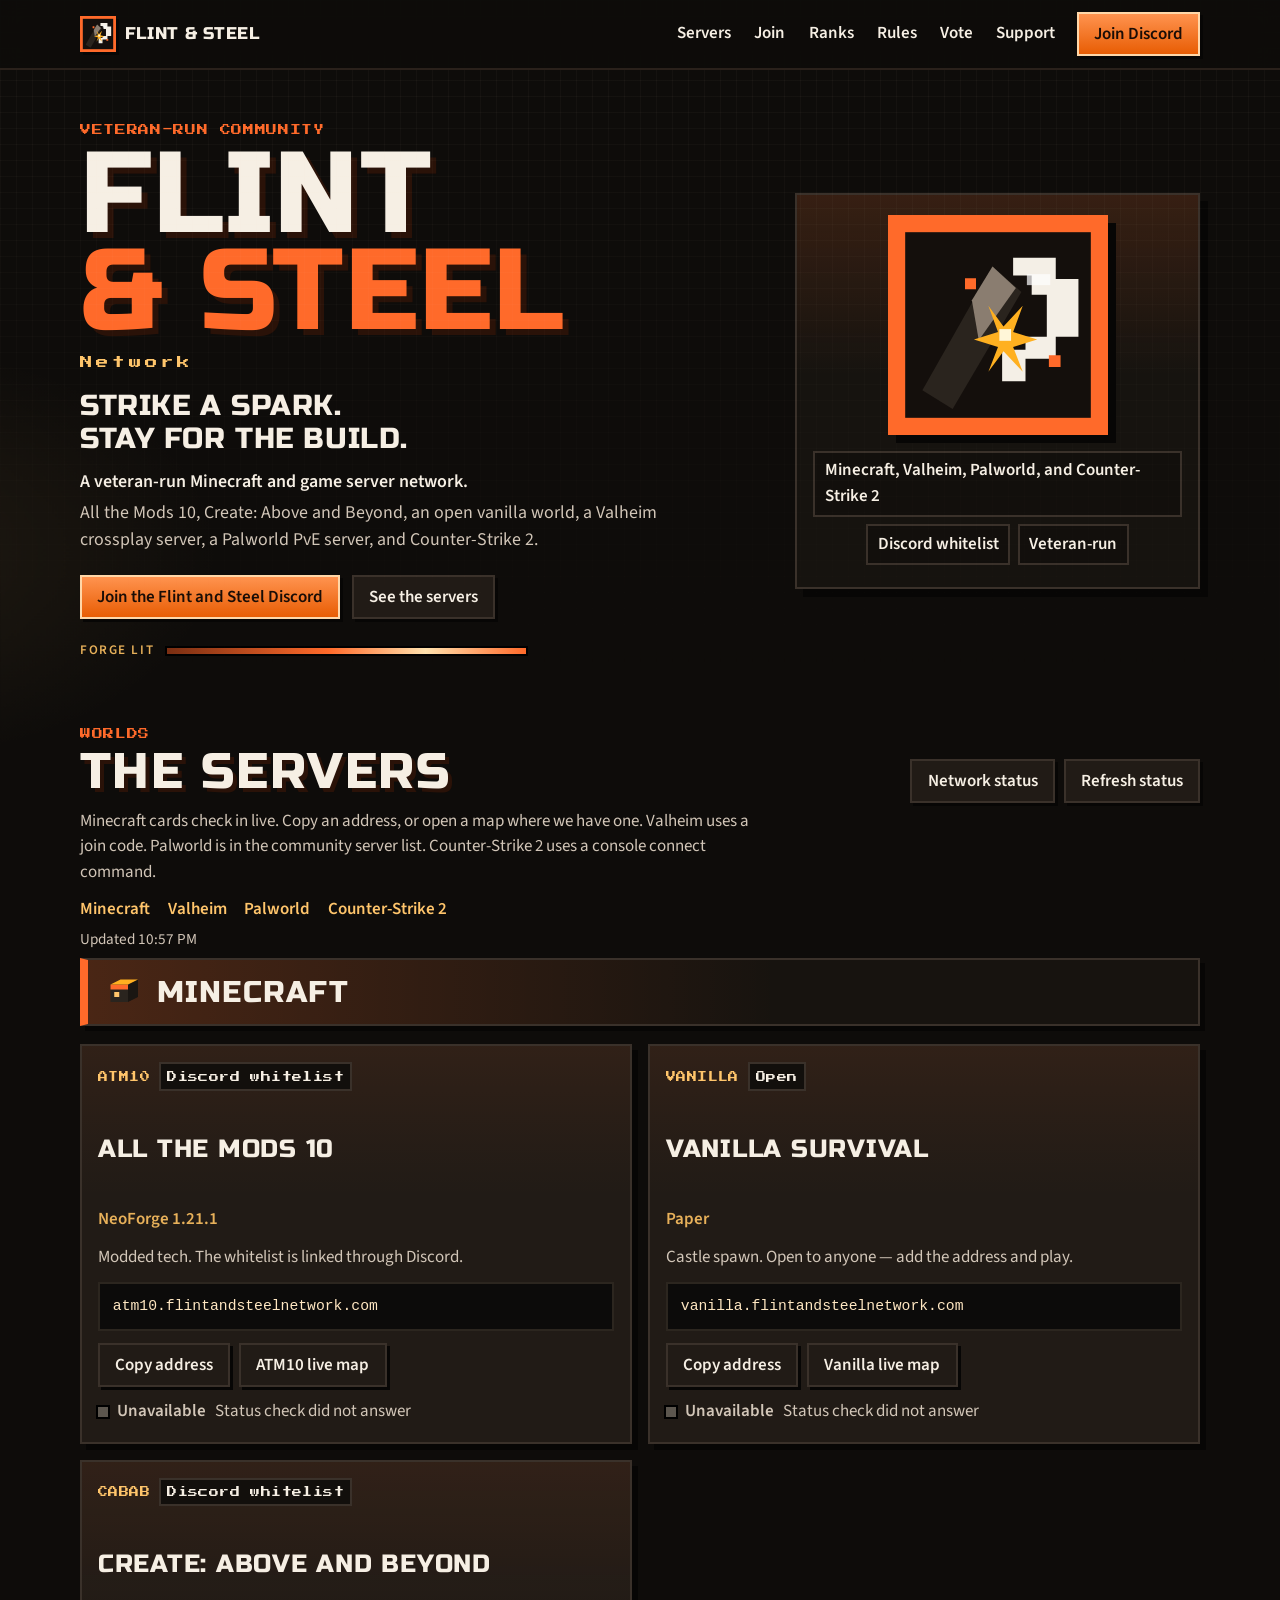
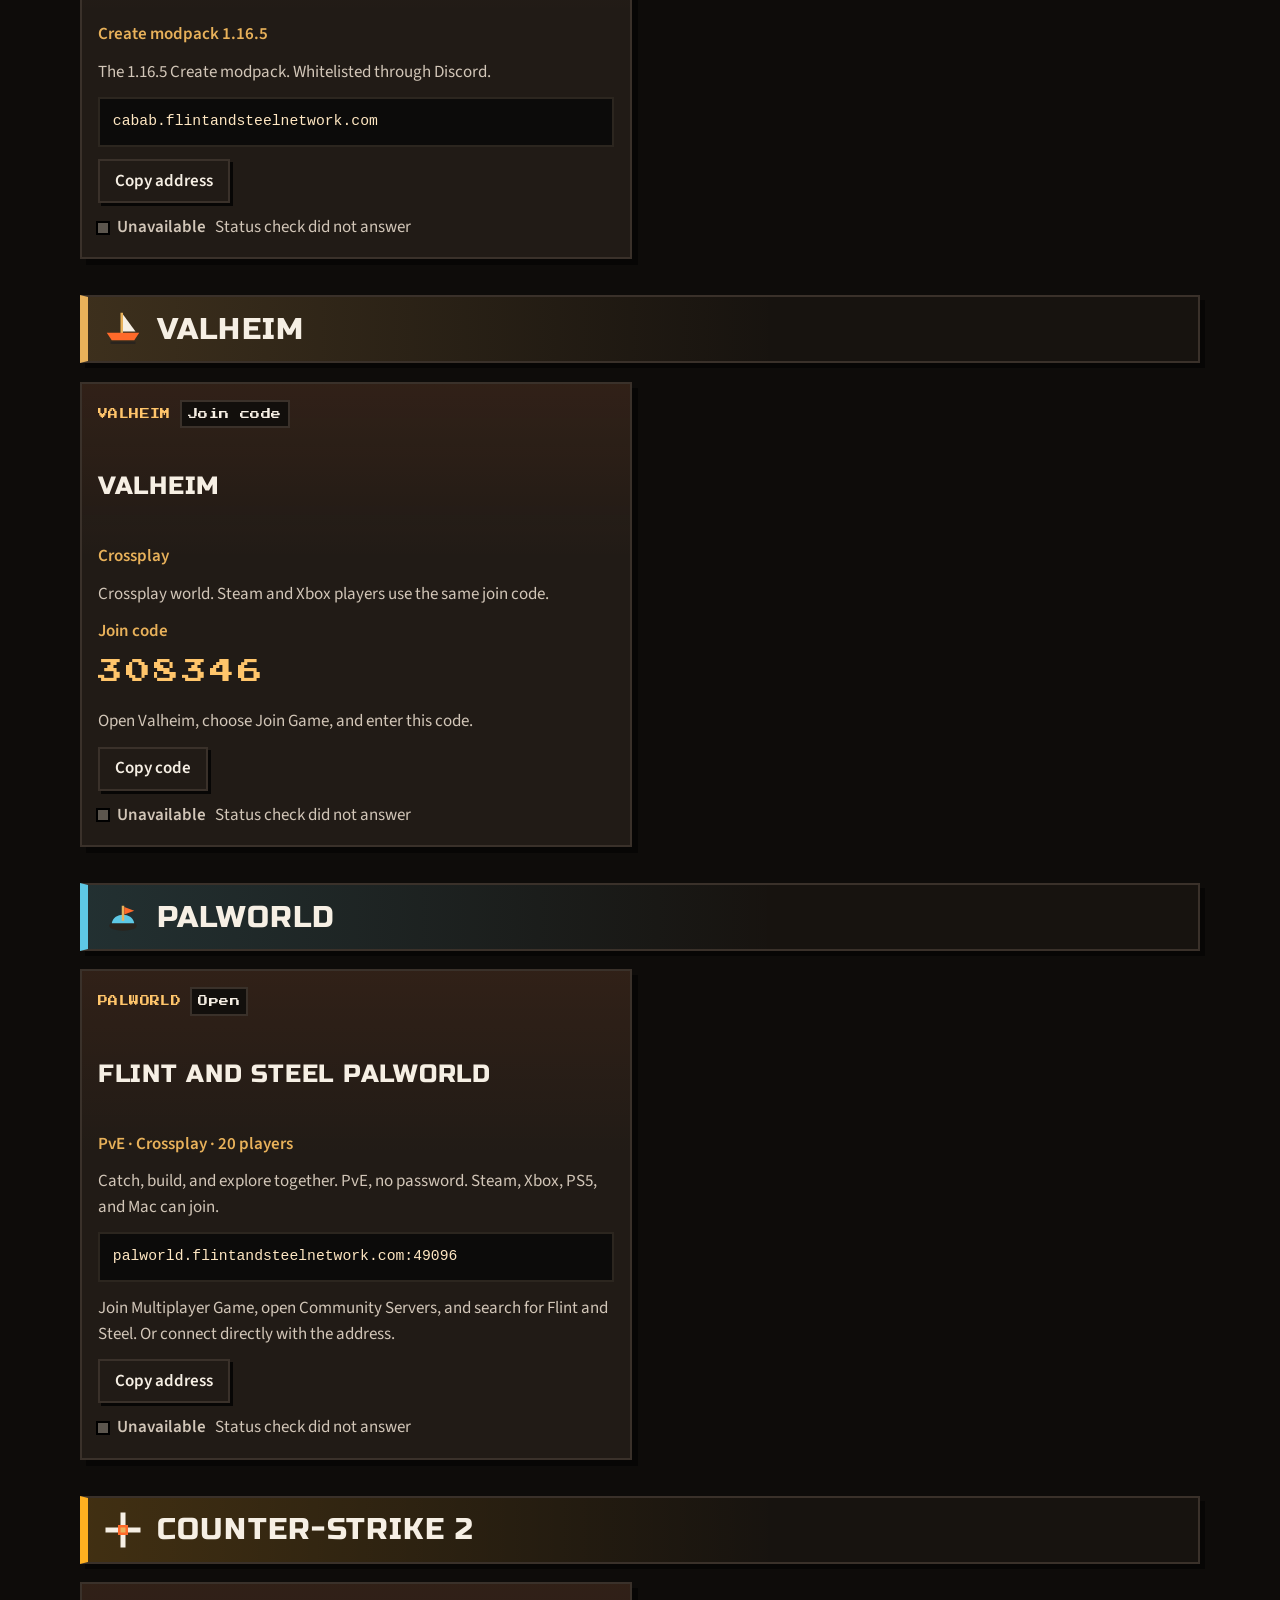
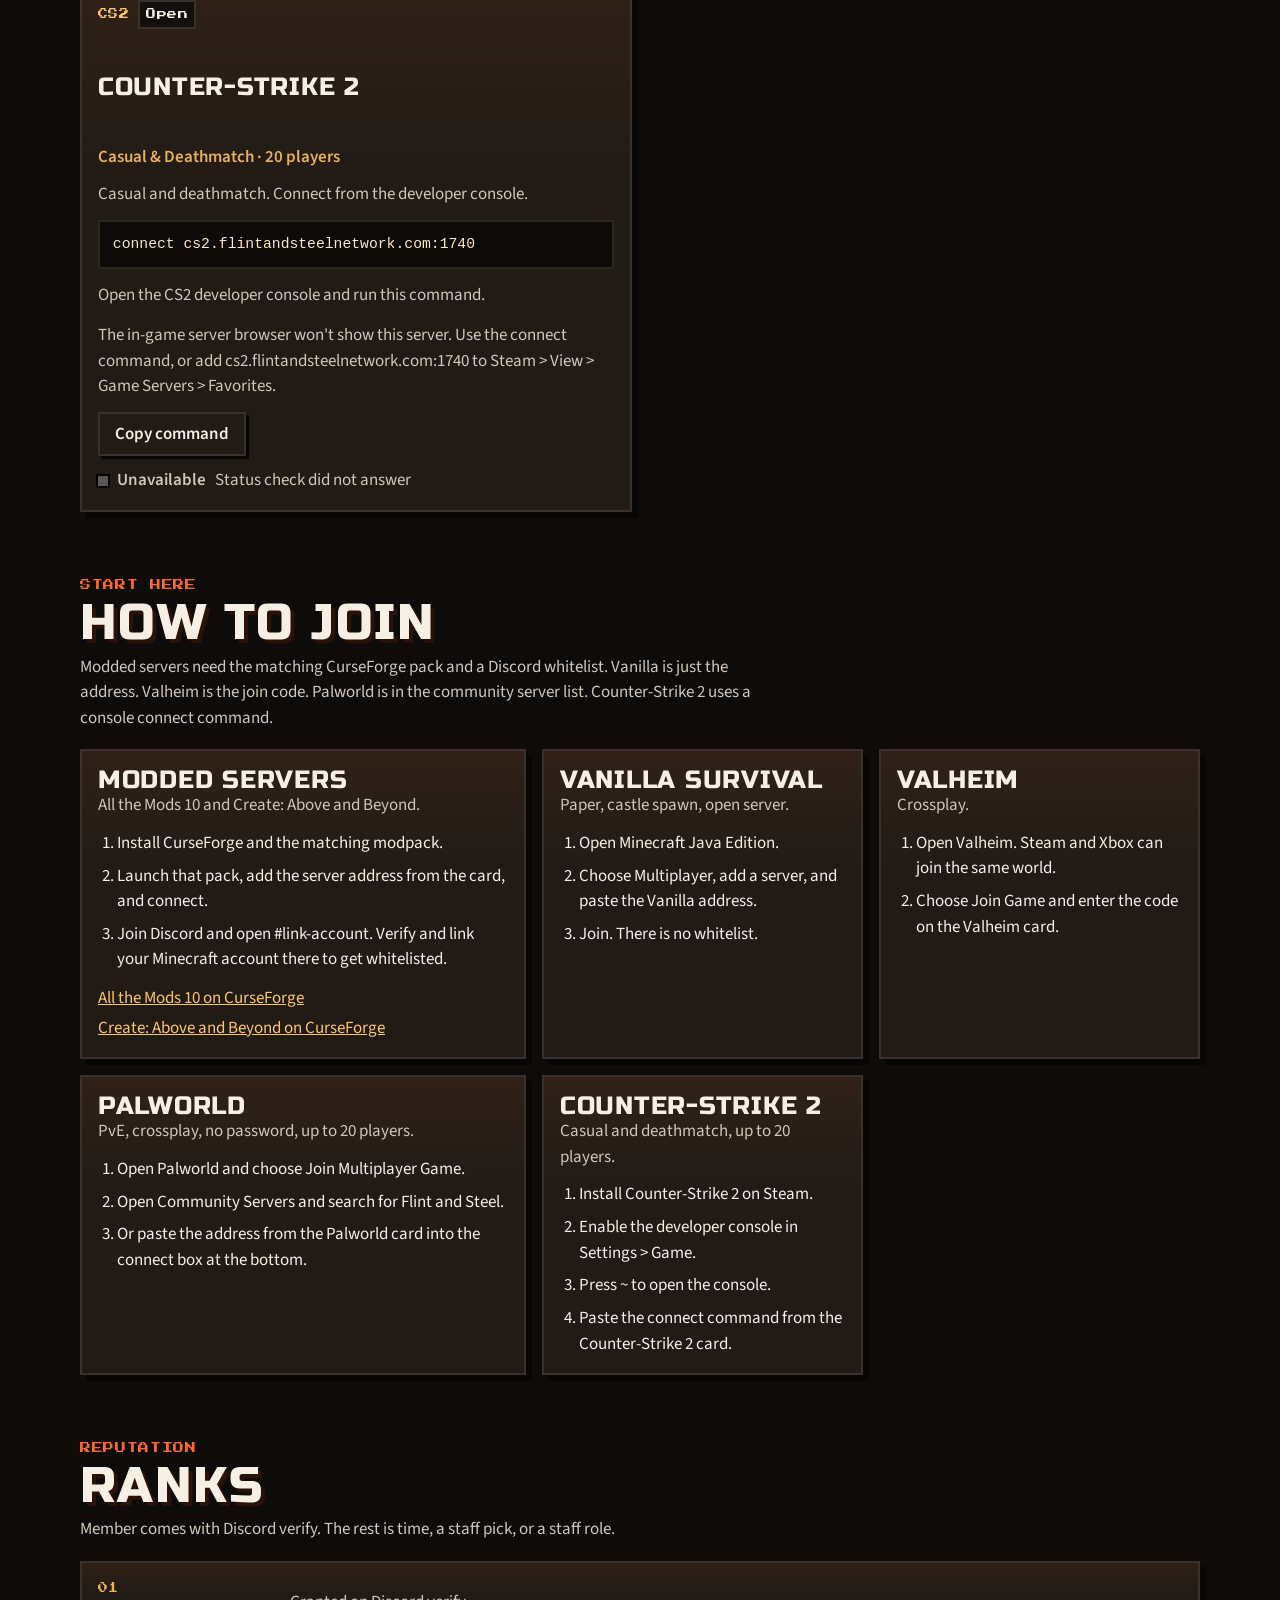
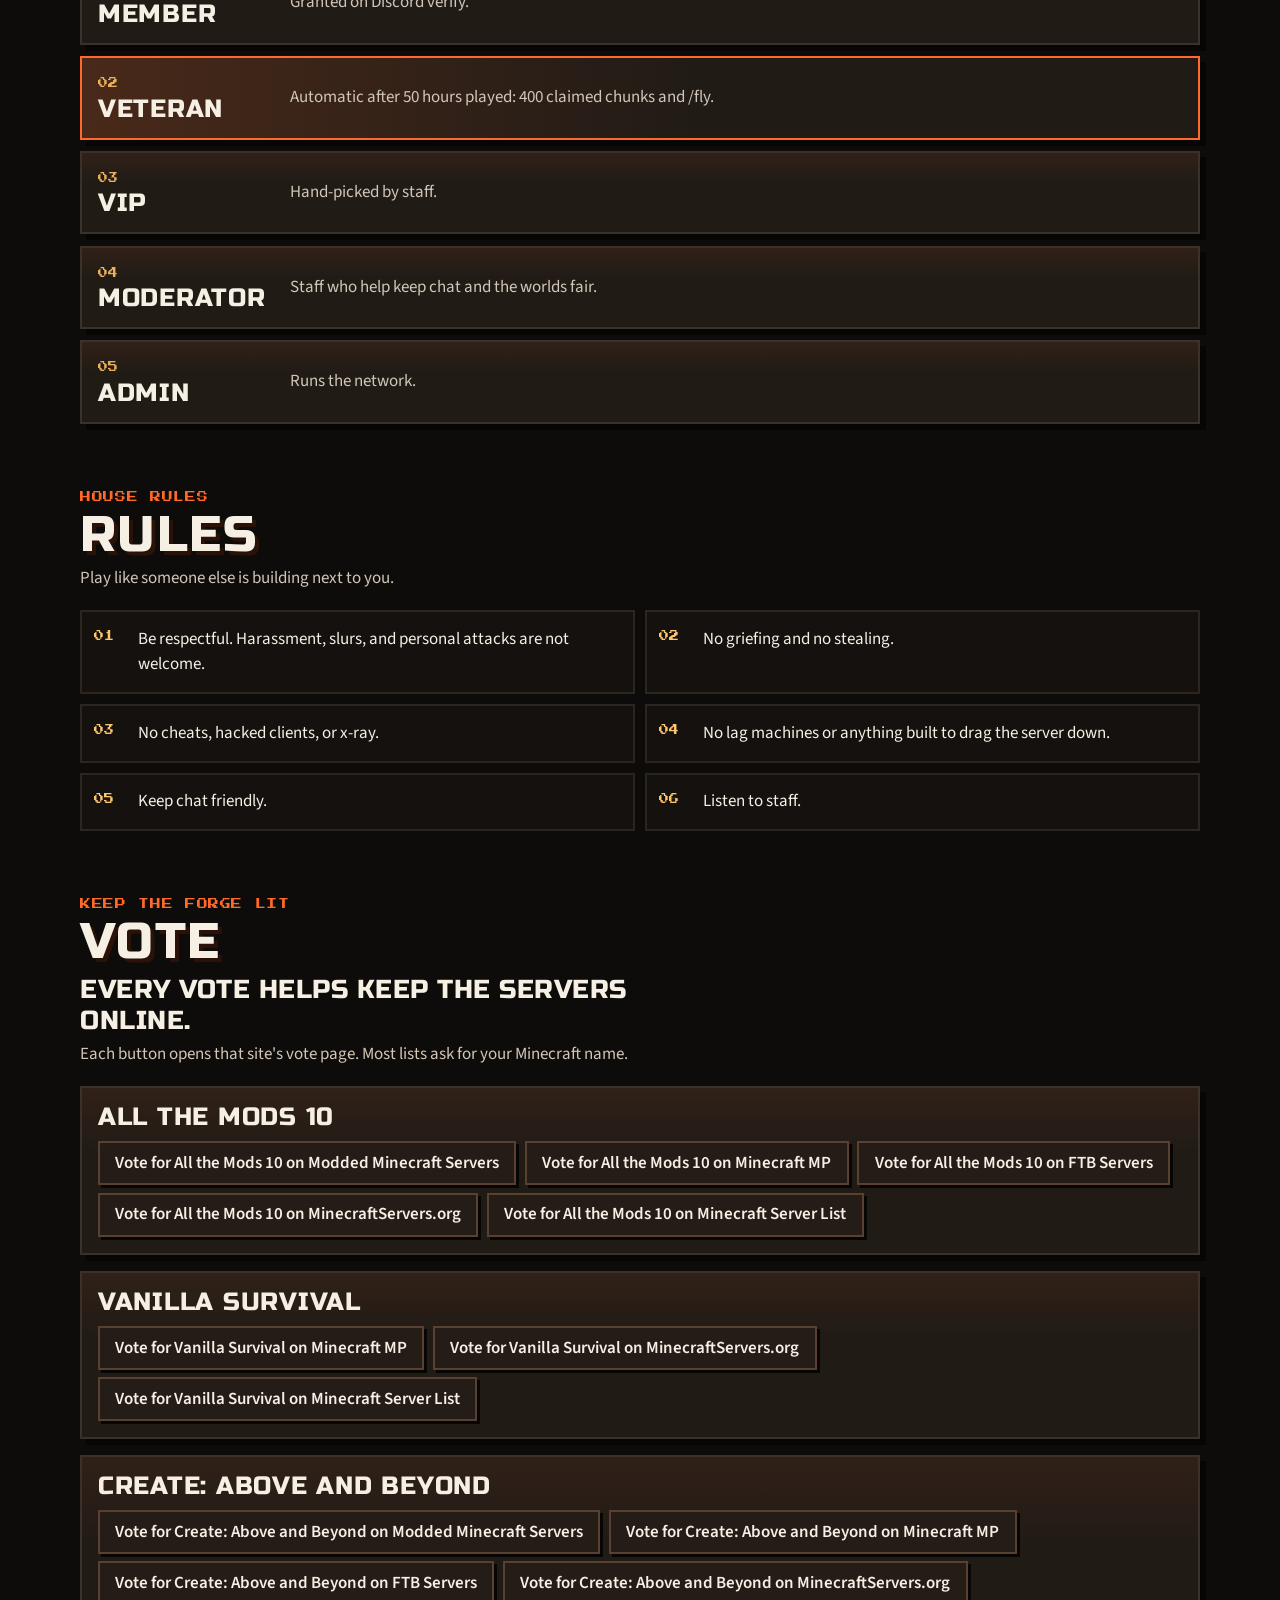
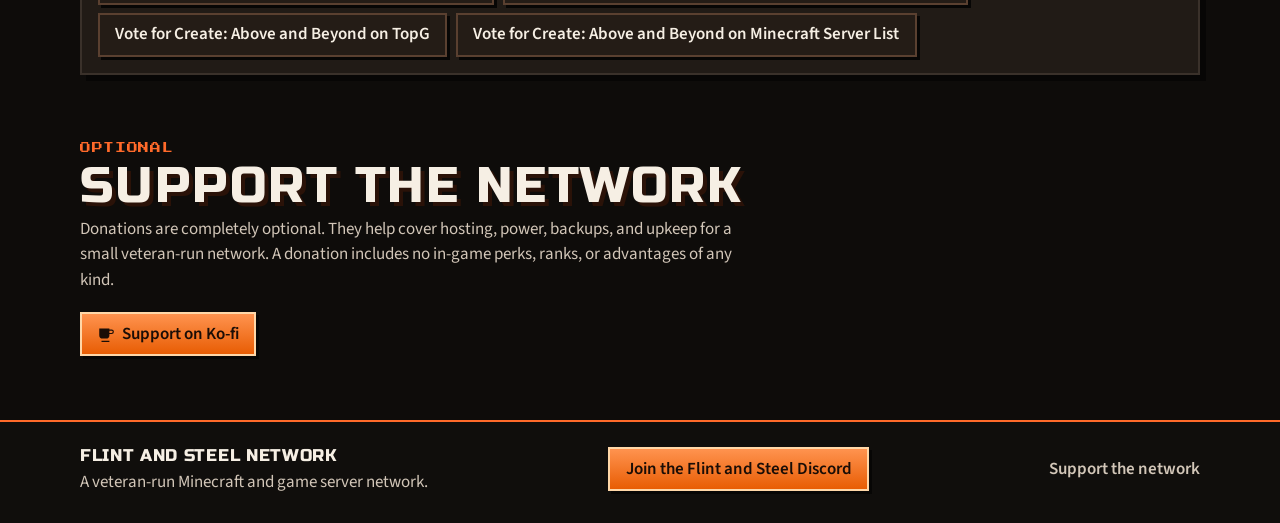
==== commit 1ccb20c8: "Add the Counter-Strike 2 server as its own section. The card copies the developer console connect co" ====
--- a/index.html
+++ b/index.html
@@ -5,14 +5,14 @@
   <meta name="viewport" content="width=device-width, initial-scale=1">
   <meta name="theme-color" content="#0e0c0a">
   <meta name="color-scheme" content="dark">
-  <title>Flint and Steel Network | Veteran-run Minecraft, Valheim, and Palworld servers</title>
-  <meta name="description" content="Veteran-run Minecraft network with All the Mods 10 (ATM10), Create: Above and Beyond, vanilla survival, Valheim crossplay, and Palworld PvE.">
+  <title>Flint and Steel Network | Veteran-run Minecraft, Valheim, Palworld, and Counter-Strike 2 servers</title>
+  <meta name="description" content="Veteran-run Minecraft network with All the Mods 10 (ATM10), Create: Above and Beyond, vanilla survival, Valheim crossplay, Palworld PvE, and Counter-Strike 2.">
   <link rel="canonical" href="https://flintandsteelnetwork.com/">
   <meta property="og:type" content="website">
   <meta property="og:site_name" content="Flint and Steel Network">
   <meta property="og:locale" content="en_US">
-  <meta property="og:title" content="Flint and Steel Network | Veteran-run Minecraft, Valheim, and Palworld servers">
-  <meta property="og:description" content="Veteran-run Minecraft network with All the Mods 10 (ATM10), Create: Above and Beyond, vanilla survival, Valheim crossplay, and Palworld PvE.">
+  <meta property="og:title" content="Flint and Steel Network | Veteran-run Minecraft, Valheim, Palworld, and Counter-Strike 2 servers">
+  <meta property="og:description" content="Veteran-run Minecraft network with All the Mods 10 (ATM10), Create: Above and Beyond, vanilla survival, Valheim crossplay, Palworld PvE, and Counter-Strike 2.">
   <meta property="og:url" content="https://flintandsteelnetwork.com/">
   <meta property="og:image" content="https://flintandsteelnetwork.com/images/og.png">
   <meta property="og:image:secure_url" content="https://flintandsteelnetwork.com/images/og.png">
@@ -21,8 +21,8 @@
   <meta property="og:image:height" content="630">
   <meta property="og:image:alt" content="Flint and Steel Network, a veteran-run Minecraft and game server network">
   <meta name="twitter:card" content="summary_large_image">
-  <meta name="twitter:title" content="Flint and Steel Network | Veteran-run Minecraft, Valheim, and Palworld servers">
-  <meta name="twitter:description" content="Veteran-run Minecraft network with All the Mods 10 (ATM10), Create: Above and Beyond, vanilla survival, Valheim crossplay, and Palworld PvE.">
+  <meta name="twitter:title" content="Flint and Steel Network | Veteran-run Minecraft, Valheim, Palworld, and Counter-Strike 2 servers">
+  <meta name="twitter:description" content="Veteran-run Minecraft network with All the Mods 10 (ATM10), Create: Above and Beyond, vanilla survival, Valheim crossplay, Palworld PvE, and Counter-Strike 2.">
   <meta name="twitter:image" content="https://flintandsteelnetwork.com/images/og.png">
   <meta name="twitter:image:alt" content="Flint and Steel Network, a veteran-run Minecraft and game server network">
   <meta name="referrer" content="strict-origin-when-cross-origin">
@@ -60,7 +60,7 @@
         "@type": "ItemList",
         "name": "Flint and Steel servers",
         "itemListOrder": "https://schema.org/ItemListOrderAscending",
-        "numberOfItems": 5,
+        "numberOfItems": 6,
         "itemListElement": [
           {
             "@type": "ListItem",
@@ -118,6 +118,18 @@
               "gamePlatform": "Palworld",
               "url": "https://flintandsteelnetwork.com/#palworld"
             }
+          },
+          {
+            "@type": "ListItem",
+            "position": 6,
+            "item": {
+              "@type": "VideoGame",
+              "name": "Counter-Strike 2",
+              "alternateName": "CS2",
+              "description": "Counter-Strike 2 casual and deathmatch for up to 20 players. Open the developer console and run connect cs2.flintandsteelnetwork.com:1740.",
+              "gamePlatform": "Counter-Strike 2",
+              "url": "https://flintandsteelnetwork.com/#cs2"
+            }
           }
         ]
       }
@@ -172,7 +184,7 @@
         <p class="network" aria-hidden="true">Network</p>
         <p class="tagline">Strike a spark. Stay for the build.</p>
         <p class="about-line">A veteran-run Minecraft and game server network.</p>
-        <p class="lede">All the Mods 10, Create: Above and Beyond, an open vanilla world, a Valheim crossplay server, and a Palworld PvE server.</p>
+        <p class="lede">All the Mods 10, Create: Above and Beyond, an open vanilla world, a Valheim crossplay server, a Palworld PvE server, and Counter-Strike 2.</p>
         <div class="hero-actions">
           <a class="btn btn-ember" href="https://discord.gg/zWJfDJQcgP" target="_blank" rel="noopener noreferrer">Join the Flint and Steel Discord<span class="sr-only"> (opens in a new tab)</span></a>
           <a class="btn btn-steel" href="#servers">See the servers</a>
@@ -190,7 +202,7 @@
           </div>
         </div>
         <ul class="hero-facts">
-          <li>Minecraft, Valheim, and Palworld</li>
+          <li>Minecraft, Valheim, Palworld, and Counter-Strike 2</li>
           <li>Discord whitelist</li>
           <li>Veteran-run</li>
         </ul>
@@ -208,11 +220,12 @@
           <button type="button" class="btn btn-steel" id="refresh-status">Refresh status</button>
         </div>
       </div>
-      <p class="section-intro">Minecraft cards check in live. Copy an address, or open a map where we have one. Valheim uses a join code. Palworld is in the community server list.</p>
+      <p class="section-intro">Minecraft cards check in live. Copy an address, or open a map where we have one. Valheim uses a join code. Palworld is in the community server list. Counter-Strike 2 uses a console connect command.</p>
       <p class="game-jumps">
         <a href="#minecraft">Minecraft</a>
         <a href="#valheim">Valheim</a>
         <a href="#palworld">Palworld</a>
+        <a href="#cs2">Counter-Strike 2</a>
       </p>
       <p class="checked" id="status-checked">Checking servers…</p>
       <section class="game-group" id="minecraft" aria-labelledby="minecraft-title">
@@ -362,12 +375,49 @@
         </article>
         </div>
       </section>
+
+      <section class="game-group" id="cs2" aria-labelledby="cs2-title">
+        <div class="game-banner game-banner-cs2">
+          <svg class="game-emblem" viewBox="0 0 32 32" aria-hidden="true">
+            <rect x="14" y="2" width="4" height="10" fill="#f6efe4"/>
+            <rect x="14" y="20" width="4" height="10" fill="#f6efe4"/>
+            <rect x="2" y="14" width="10" height="4" fill="#f6efe4"/>
+            <rect x="20" y="14" width="10" height="4" fill="#f6efe4"/>
+            <rect x="12" y="12" width="8" height="8" fill="#ff6a2a"/>
+            <rect x="14" y="14" width="4" height="4" fill="#e8b15a"/>
+          </svg>
+          <h3 id="cs2-title">Counter-Strike 2</h3>
+        </div>
+        <div class="server-grid">
+        <article class="server-card" data-server="cs2" data-game="cs2" data-address="cs2.flintandsteelnetwork.com:1740">
+          <div class="card-kicker">
+            <span class="code">CS2</span>
+            <span class="chip">Open</span>
+          </div>
+          <h4>Counter-Strike 2</h4>
+          <p class="platform">Casual &amp; Deathmatch · 20 players</p>
+          <p class="blurb">Casual and deathmatch. Connect from the developer console.</p>
+          <code class="address">connect cs2.<wbr>flintandsteelnetwork.<wbr>com:1740</code>
+          <p class="instructions">Open the CS2 developer console and run this command.</p>
+          <p class="note">The in-game server browser won't show this server. Use the connect command, or add cs2.flintandsteelnetwork.com:1740 to Steam &gt; View &gt; Game Servers &gt; Favorites.</p>
+          <div class="card-actions">
+            <button type="button" class="btn btn-steel btn-copy" data-copy="connect cs2.flintandsteelnetwork.com:1740" data-copy-what="Counter-Strike 2 connect command">Copy command</button>
+          </div>
+          <p class="status is-checking" data-status>
+            <span class="lamp" aria-hidden="true"></span>
+            <span class="status-label">Checking</span>
+            <span class="status-meta">Asking the server</span>
+          </p>
+          <span class="sr-only" data-announce aria-live="polite"></span>
+        </article>
+        </div>
+      </section>
     </section>
 
     <section class="section" id="join">
       <p class="kicker">Start here</p>
       <h2>How to join</h2>
-      <p class="section-intro">Modded servers need the matching CurseForge pack and a Discord whitelist. Vanilla is just the address. Valheim is the join code. Palworld is in the community server list.</p>
+      <p class="section-intro">Modded servers need the matching CurseForge pack and a Discord whitelist. Vanilla is just the address. Valheim is the join code. Palworld is in the community server list. Counter-Strike 2 uses a console connect command.</p>
       <div class="join-grid">
         <article class="join-track">
           <h3>Modded servers</h3>
@@ -406,6 +456,16 @@
             <li>Open Palworld and choose Join Multiplayer Game.</li>
             <li>Open Community Servers and search for Flint and Steel.</li>
             <li>Or paste the address from the Palworld card into the connect box at the bottom.</li>
+          </ol>
+        </article>
+        <article class="join-track">
+          <h3>Counter-Strike 2</h3>
+          <p class="track-detail">Casual and deathmatch, up to 20 players.</p>
+          <ol>
+            <li>Install Counter-Strike 2 on Steam.</li>
+            <li>Enable the developer console in Settings &gt; Game.</li>
+            <li>Press ~ to open the console.</li>
+            <li>Paste the connect command from the Counter-Strike 2 card.</li>
           </ol>
         </article>
       </div>
--- a/css/site.css
+++ b/css/site.css
@@ -574,6 +574,13 @@
     #17130f;
 }
 
+.game-banner-cs2 {
+  border-left-color: #ffb020;
+  background:
+    linear-gradient(90deg, rgba(255, 176, 32, 0.18), transparent 62%),
+    #17130f;
+}
+
 .game-emblem {
   width: 40px;
   height: 40px;
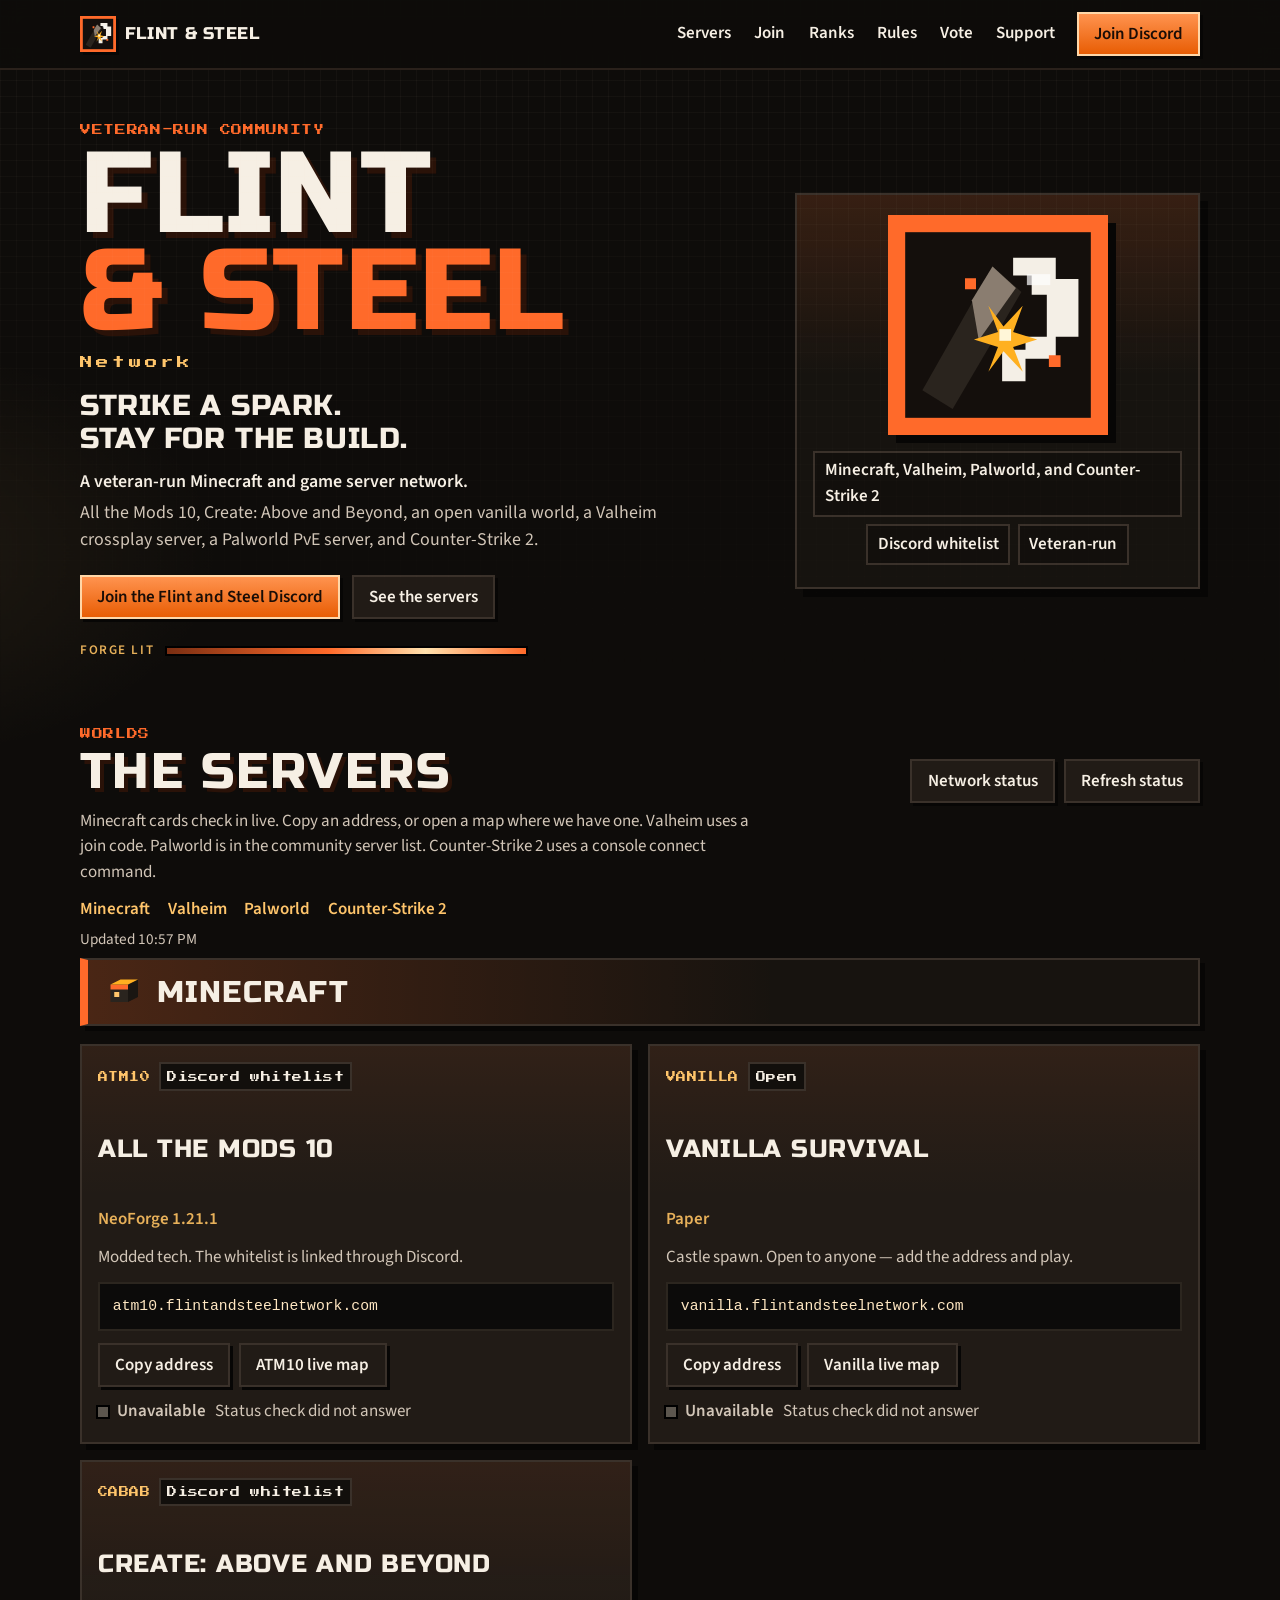
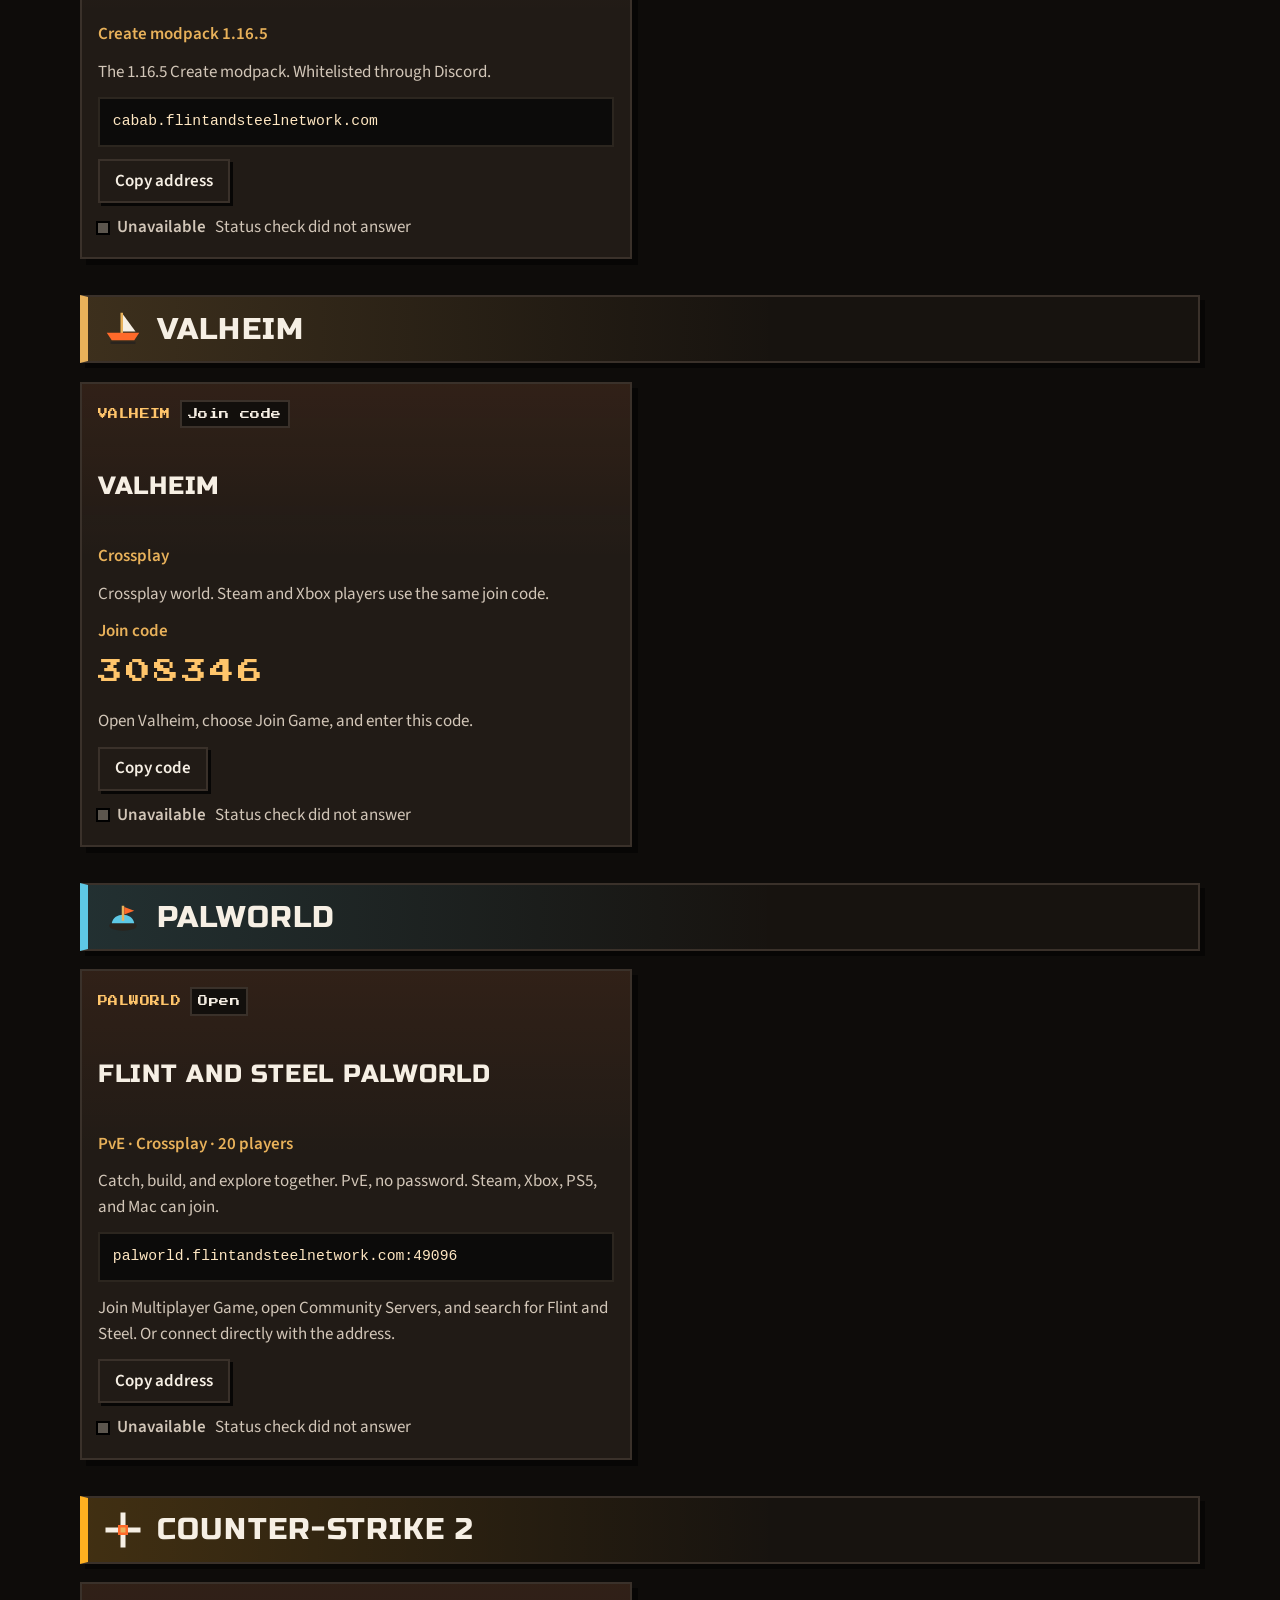
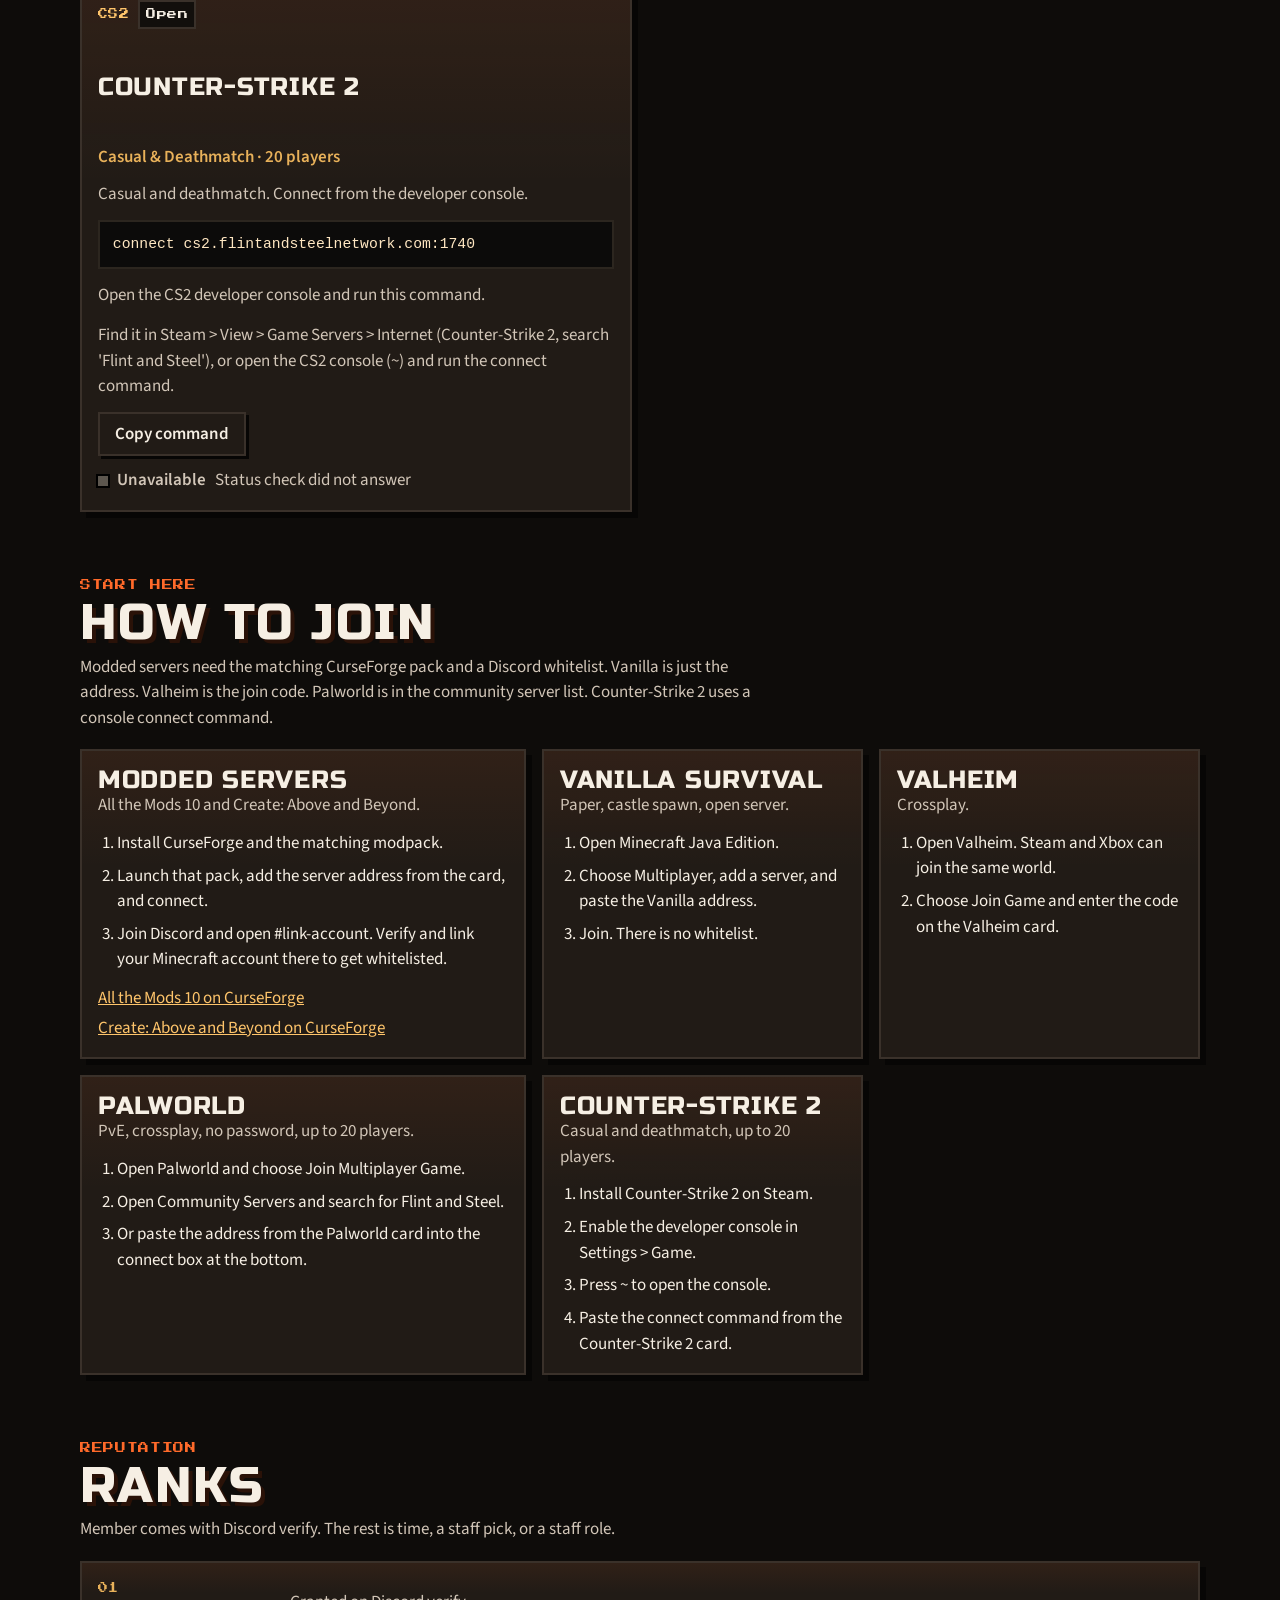
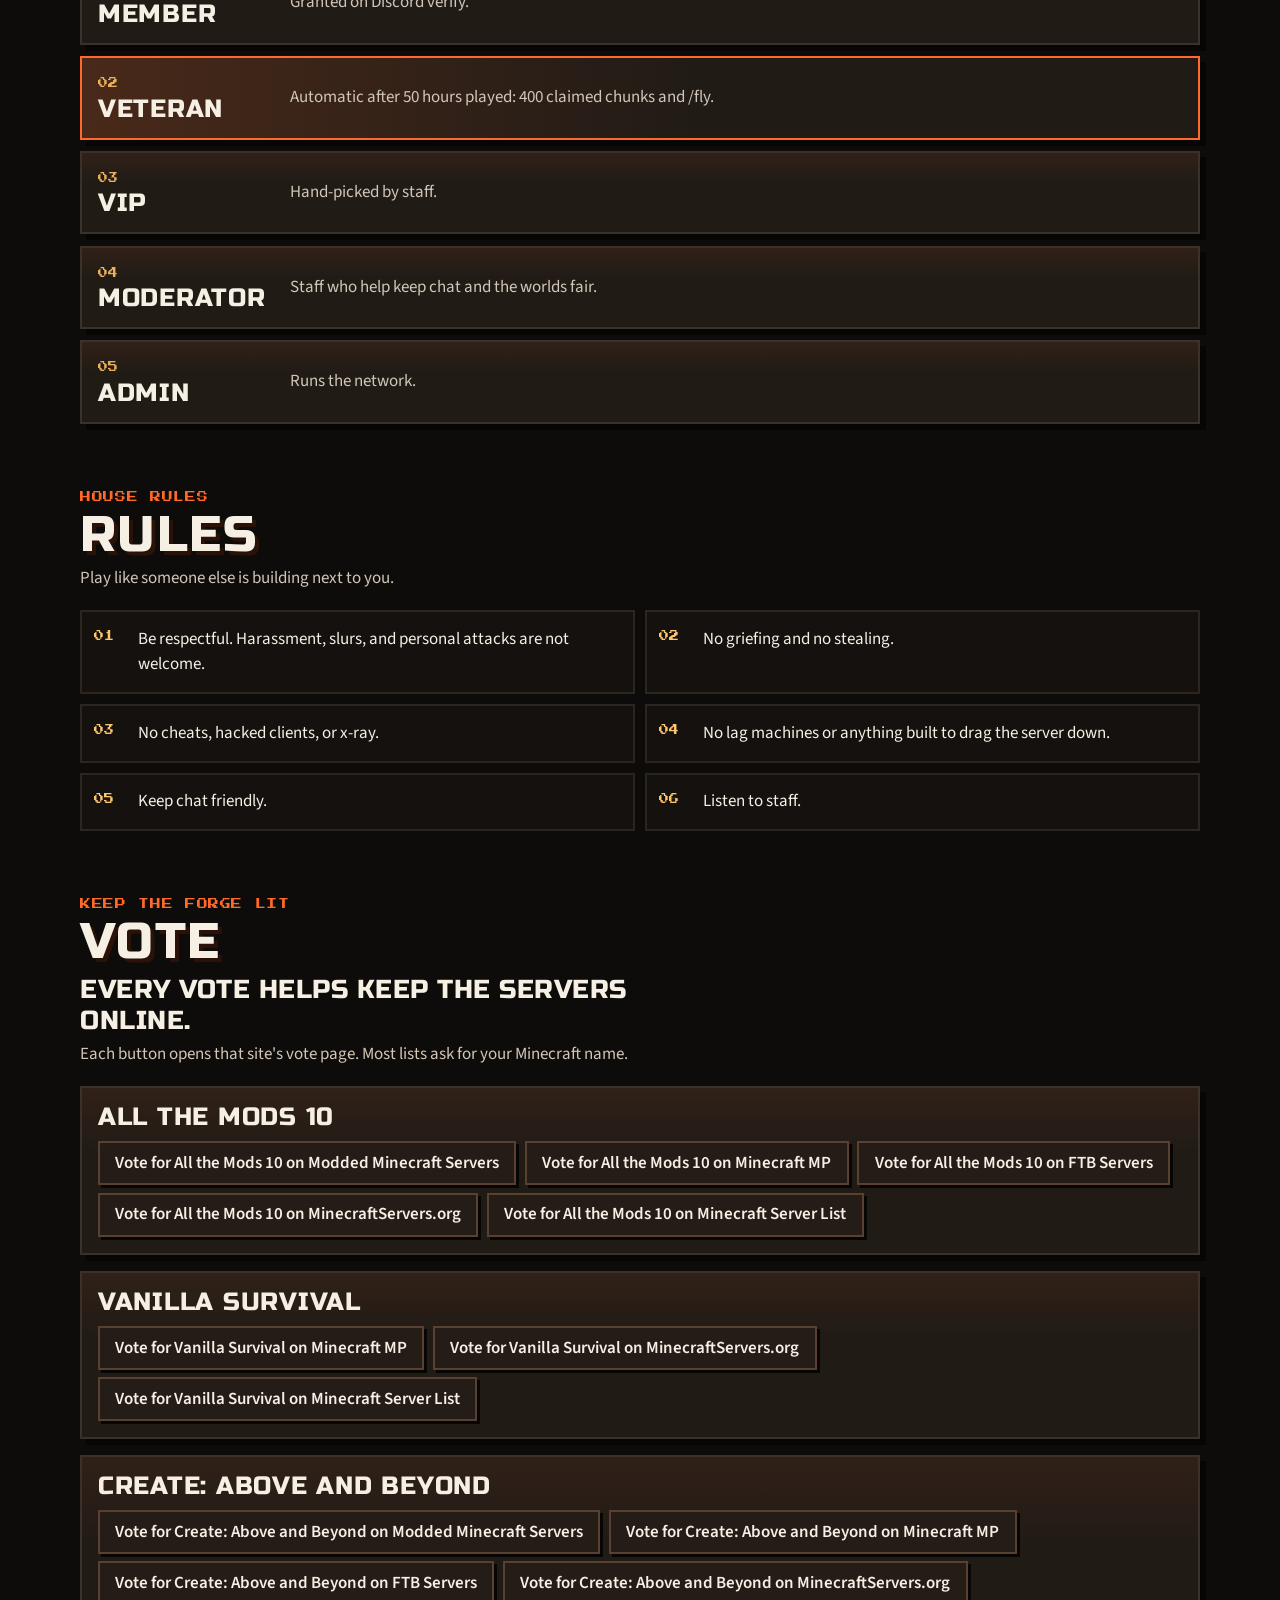
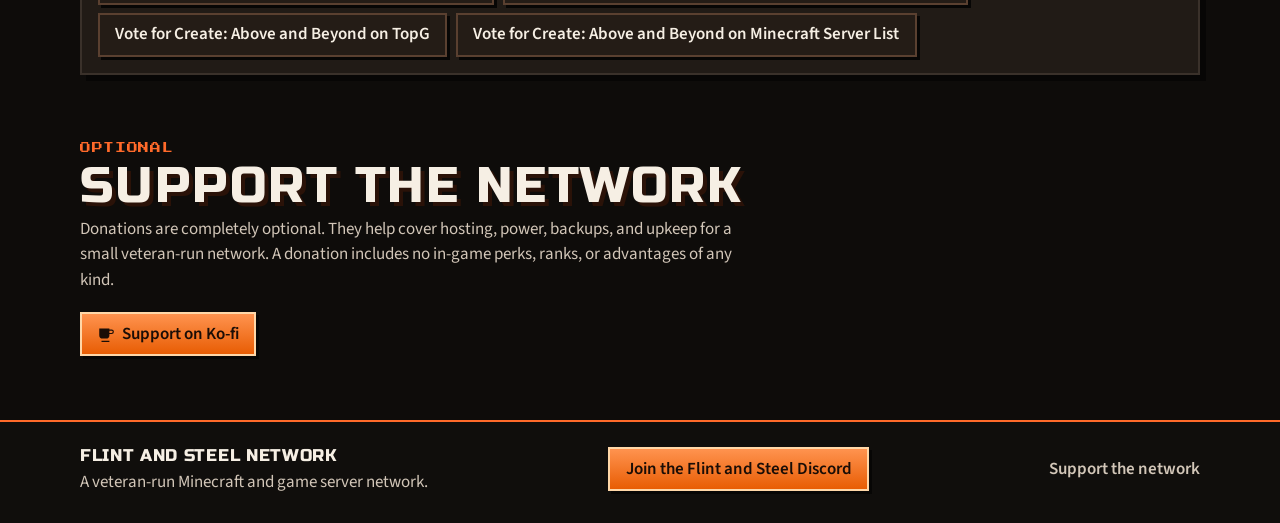
==== commit 462122f2: "Point the CS2 card at the Steam server browser. The server is listed now, so the note tells players " ====
--- a/index.html
+++ b/index.html
@@ -399,7 +399,7 @@
           <p class="blurb">Casual and deathmatch. Connect from the developer console.</p>
           <code class="address">connect cs2.<wbr>flintandsteelnetwork.<wbr>com:1740</code>
           <p class="instructions">Open the CS2 developer console and run this command.</p>
-          <p class="note">The in-game server browser won't show this server. Use the connect command, or add cs2.flintandsteelnetwork.com:1740 to Steam &gt; View &gt; Game Servers &gt; Favorites.</p>
+          <p class="note">Find it in Steam &gt; View &gt; Game Servers &gt; Internet (Counter-Strike 2, search 'Flint and Steel'), or open the CS2 console (~) and run the connect command.</p>
           <div class="card-actions">
             <button type="button" class="btn btn-steel btn-copy" data-copy="connect cs2.flintandsteelnetwork.com:1740" data-copy-what="Counter-Strike 2 connect command">Copy command</button>
           </div>
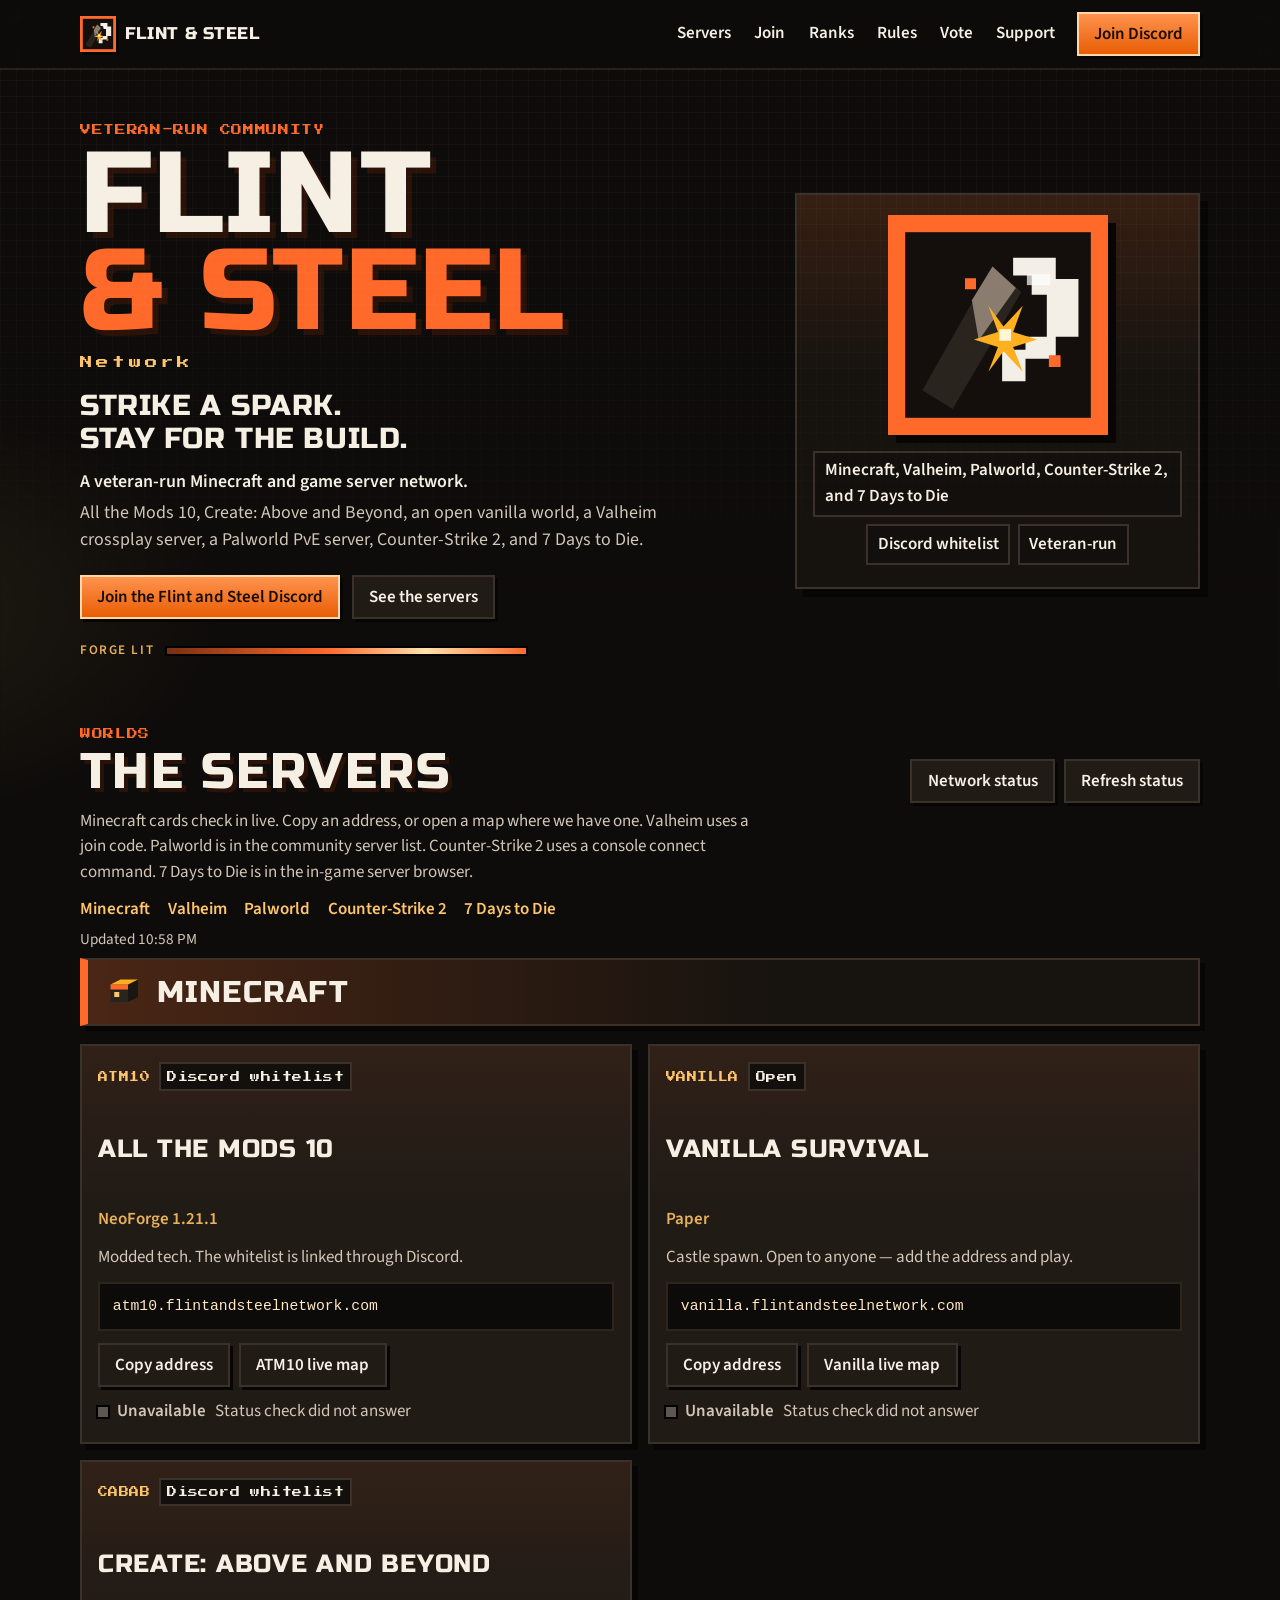
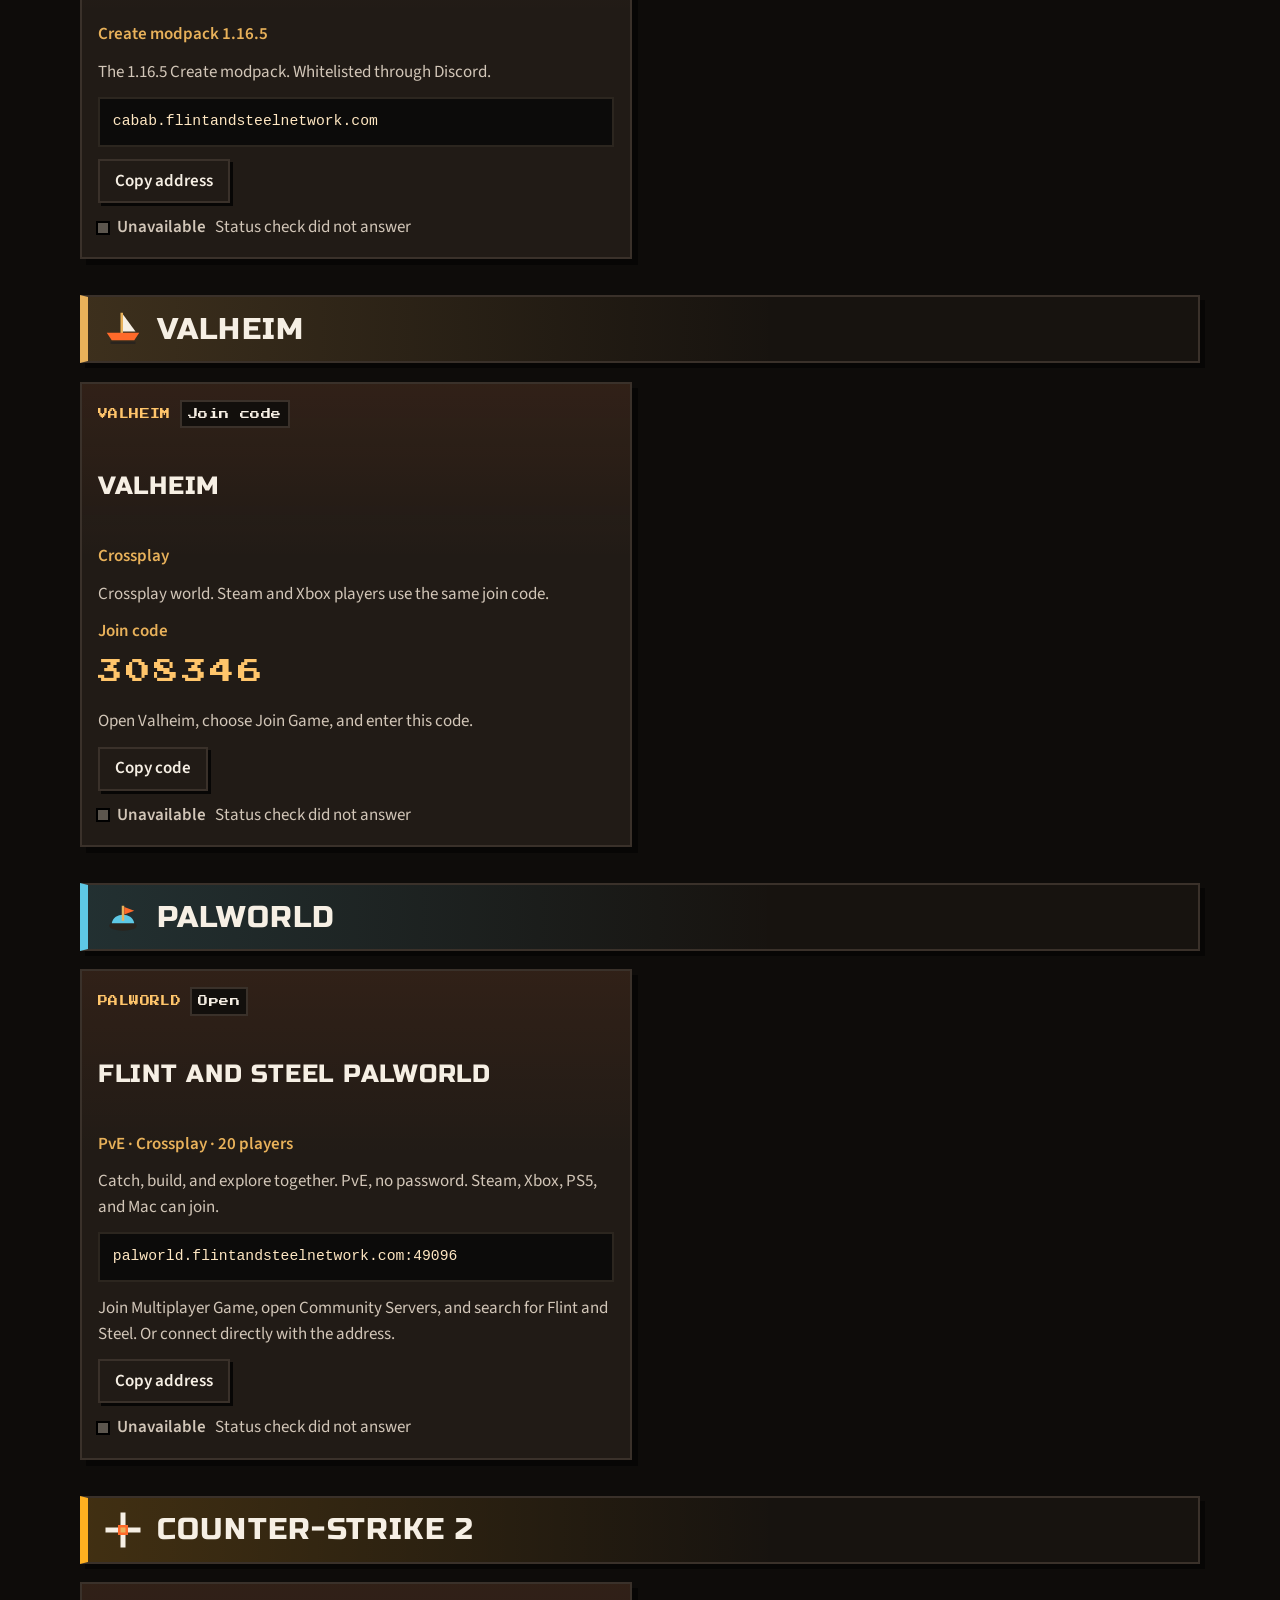
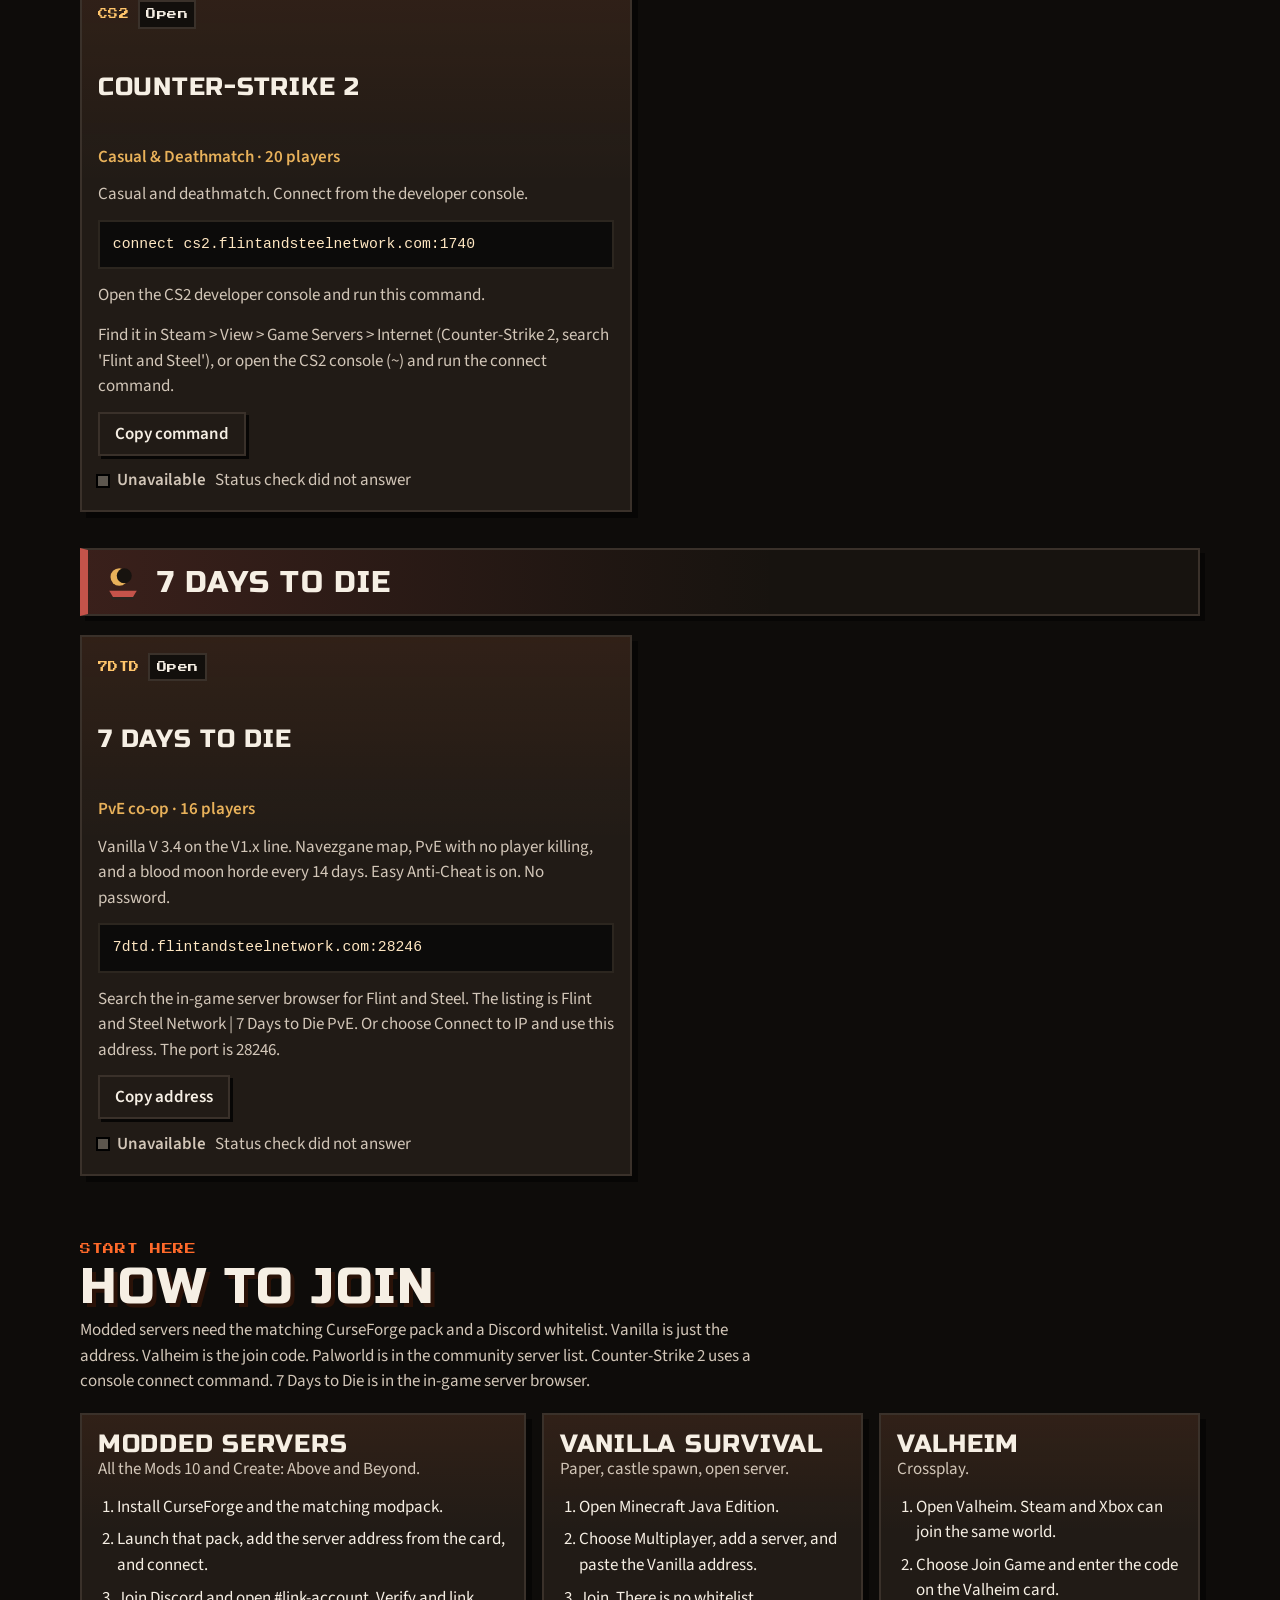
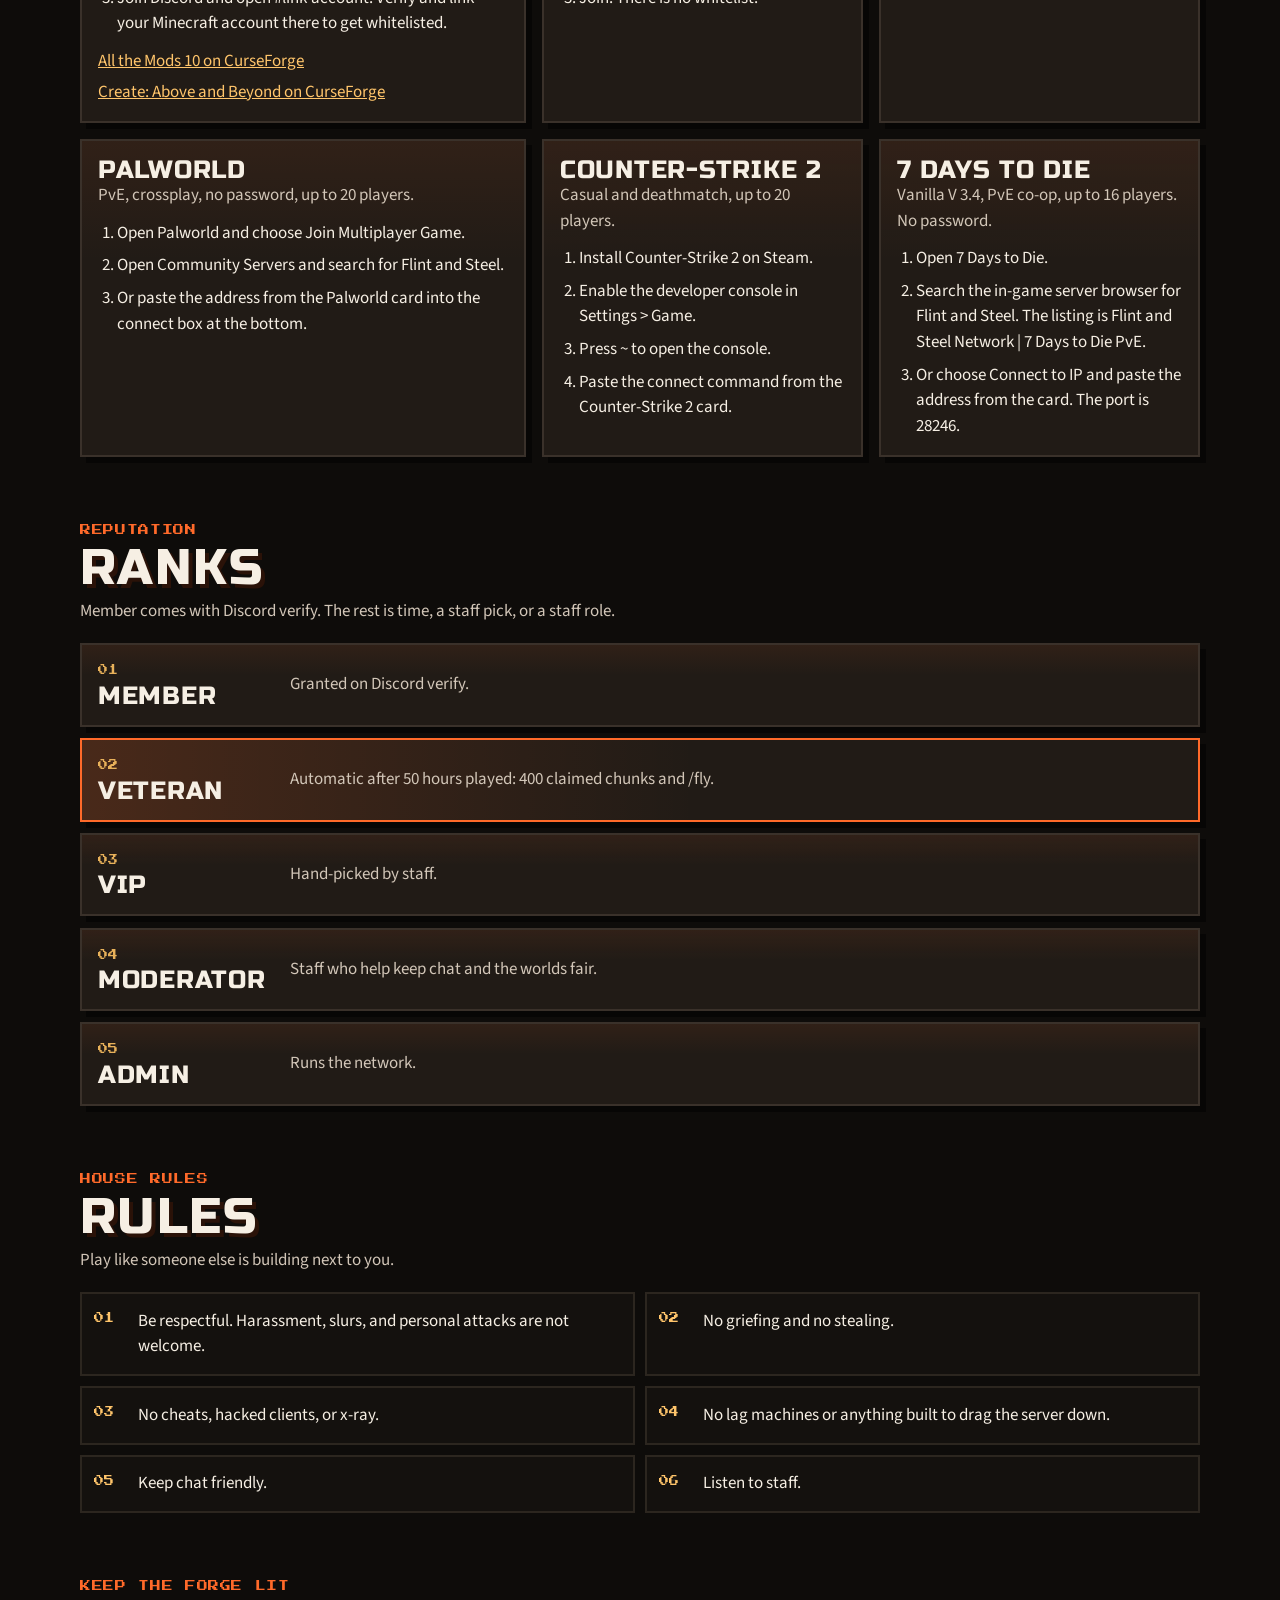
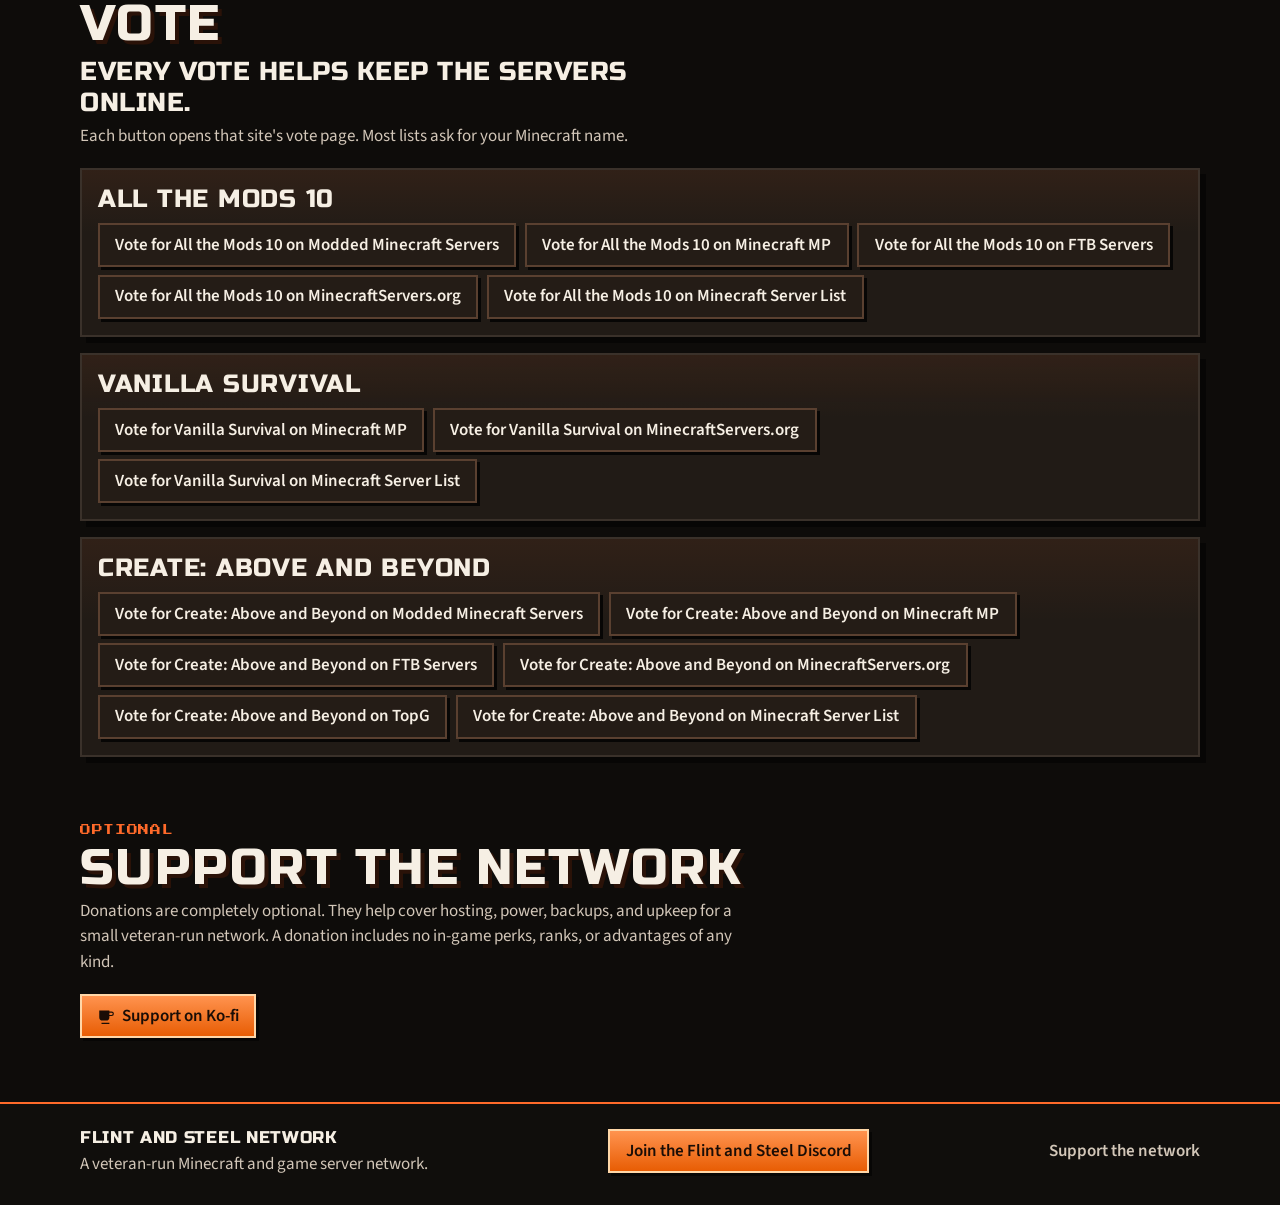
==== commit 9949d513: "Add the 7 Days to Die server as its own section. The card lists the public address, copies it, and r" ====
--- a/index.html
+++ b/index.html
@@ -5,14 +5,14 @@
   <meta name="viewport" content="width=device-width, initial-scale=1">
   <meta name="theme-color" content="#0e0c0a">
   <meta name="color-scheme" content="dark">
-  <title>Flint and Steel Network | Veteran-run Minecraft, Valheim, Palworld, and Counter-Strike 2 servers</title>
-  <meta name="description" content="Veteran-run Minecraft network with All the Mods 10 (ATM10), Create: Above and Beyond, vanilla survival, Valheim crossplay, Palworld PvE, and Counter-Strike 2.">
+  <title>Flint and Steel Network | Veteran-run Minecraft, Valheim, Palworld, Counter-Strike 2, and 7 Days to Die servers</title>
+  <meta name="description" content="Veteran-run Minecraft network with All the Mods 10 (ATM10), Create: Above and Beyond, vanilla survival, Valheim crossplay, Palworld PvE, Counter-Strike 2, and 7 Days to Die.">
   <link rel="canonical" href="https://flintandsteelnetwork.com/">
   <meta property="og:type" content="website">
   <meta property="og:site_name" content="Flint and Steel Network">
   <meta property="og:locale" content="en_US">
-  <meta property="og:title" content="Flint and Steel Network | Veteran-run Minecraft, Valheim, Palworld, and Counter-Strike 2 servers">
-  <meta property="og:description" content="Veteran-run Minecraft network with All the Mods 10 (ATM10), Create: Above and Beyond, vanilla survival, Valheim crossplay, Palworld PvE, and Counter-Strike 2.">
+  <meta property="og:title" content="Flint and Steel Network | Veteran-run Minecraft, Valheim, Palworld, Counter-Strike 2, and 7 Days to Die servers">
+  <meta property="og:description" content="Veteran-run Minecraft network with All the Mods 10 (ATM10), Create: Above and Beyond, vanilla survival, Valheim crossplay, Palworld PvE, Counter-Strike 2, and 7 Days to Die.">
   <meta property="og:url" content="https://flintandsteelnetwork.com/">
   <meta property="og:image" content="https://flintandsteelnetwork.com/images/og.png">
   <meta property="og:image:secure_url" content="https://flintandsteelnetwork.com/images/og.png">
@@ -21,8 +21,8 @@
   <meta property="og:image:height" content="630">
   <meta property="og:image:alt" content="Flint and Steel Network, a veteran-run Minecraft and game server network">
   <meta name="twitter:card" content="summary_large_image">
-  <meta name="twitter:title" content="Flint and Steel Network | Veteran-run Minecraft, Valheim, Palworld, and Counter-Strike 2 servers">
-  <meta name="twitter:description" content="Veteran-run Minecraft network with All the Mods 10 (ATM10), Create: Above and Beyond, vanilla survival, Valheim crossplay, Palworld PvE, and Counter-Strike 2.">
+  <meta name="twitter:title" content="Flint and Steel Network | Veteran-run Minecraft, Valheim, Palworld, Counter-Strike 2, and 7 Days to Die servers">
+  <meta name="twitter:description" content="Veteran-run Minecraft network with All the Mods 10 (ATM10), Create: Above and Beyond, vanilla survival, Valheim crossplay, Palworld PvE, Counter-Strike 2, and 7 Days to Die.">
   <meta name="twitter:image" content="https://flintandsteelnetwork.com/images/og.png">
   <meta name="twitter:image:alt" content="Flint and Steel Network, a veteran-run Minecraft and game server network">
   <meta name="referrer" content="strict-origin-when-cross-origin">
@@ -60,7 +60,7 @@
         "@type": "ItemList",
         "name": "Flint and Steel servers",
         "itemListOrder": "https://schema.org/ItemListOrderAscending",
-        "numberOfItems": 6,
+        "numberOfItems": 7,
         "itemListElement": [
           {
             "@type": "ListItem",
@@ -130,6 +130,18 @@
               "gamePlatform": "Counter-Strike 2",
               "url": "https://flintandsteelnetwork.com/#cs2"
             }
+          },
+          {
+            "@type": "ListItem",
+            "position": 7,
+            "item": {
+              "@type": "VideoGame",
+              "name": "7 Days to Die",
+              "alternateName": "7DTD",
+              "description": "7 Days to Die PvE co-op for up to 16 players. Vanilla V 3.4 on the Navezgane map, no password. Search for Flint and Steel, or connect to 7dtd.flintandsteelnetwork.com port 28246. The listing is Flint and Steel Network | 7 Days to Die PvE.",
+              "gamePlatform": "7 Days to Die",
+              "url": "https://flintandsteelnetwork.com/#7dtd"
+            }
           }
         ]
       }
@@ -184,7 +196,7 @@
         <p class="network" aria-hidden="true">Network</p>
         <p class="tagline">Strike a spark. Stay for the build.</p>
         <p class="about-line">A veteran-run Minecraft and game server network.</p>
-        <p class="lede">All the Mods 10, Create: Above and Beyond, an open vanilla world, a Valheim crossplay server, a Palworld PvE server, and Counter-Strike 2.</p>
+        <p class="lede">All the Mods 10, Create: Above and Beyond, an open vanilla world, a Valheim crossplay server, a Palworld PvE server, Counter-Strike 2, and 7 Days to Die.</p>
         <div class="hero-actions">
           <a class="btn btn-ember" href="https://discord.gg/zWJfDJQcgP" target="_blank" rel="noopener noreferrer">Join the Flint and Steel Discord<span class="sr-only"> (opens in a new tab)</span></a>
           <a class="btn btn-steel" href="#servers">See the servers</a>
@@ -202,7 +214,7 @@
           </div>
         </div>
         <ul class="hero-facts">
-          <li>Minecraft, Valheim, Palworld, and Counter-Strike 2</li>
+          <li>Minecraft, Valheim, Palworld, Counter-Strike 2, and 7 Days to Die</li>
           <li>Discord whitelist</li>
           <li>Veteran-run</li>
         </ul>
@@ -220,12 +232,13 @@
           <button type="button" class="btn btn-steel" id="refresh-status">Refresh status</button>
         </div>
       </div>
-      <p class="section-intro">Minecraft cards check in live. Copy an address, or open a map where we have one. Valheim uses a join code. Palworld is in the community server list. Counter-Strike 2 uses a console connect command.</p>
+      <p class="section-intro">Minecraft cards check in live. Copy an address, or open a map where we have one. Valheim uses a join code. Palworld is in the community server list. Counter-Strike 2 uses a console connect command. 7 Days to Die is in the in-game server browser.</p>
       <p class="game-jumps">
         <a href="#minecraft">Minecraft</a>
         <a href="#valheim">Valheim</a>
         <a href="#palworld">Palworld</a>
         <a href="#cs2">Counter-Strike 2</a>
+        <a href="#7dtd">7 Days to Die</a>
       </p>
       <p class="checked" id="status-checked">Checking servers…</p>
       <section class="game-group" id="minecraft" aria-labelledby="minecraft-title">
@@ -412,12 +425,46 @@
         </article>
         </div>
       </section>
+
+      <section class="game-group" id="7dtd" aria-labelledby="7dtd-title">
+        <div class="game-banner game-banner-7dtd">
+          <svg class="game-emblem" viewBox="0 0 32 32" aria-hidden="true">
+            <circle cx="13" cy="12" r="7" fill="#e8b15a"/>
+            <circle cx="17" cy="11" r="6" fill="#17130f"/>
+            <polygon points="5,23 27,23 24,28 8,28" fill="#c4534a"/>
+            <rect x="7" y="28" width="18" height="2" fill="#2a241e"/>
+          </svg>
+          <h3 id="7dtd-title">7 Days to Die</h3>
+        </div>
+        <div class="server-grid">
+        <article class="server-card" data-server="7dtd" data-game="7dtd" data-address="7dtd.flintandsteelnetwork.com:28246">
+          <div class="card-kicker">
+            <span class="code">7DTD</span>
+            <span class="chip">Open</span>
+          </div>
+          <h4>7 Days to Die</h4>
+          <p class="platform">PvE co-op · 16 players</p>
+          <p class="blurb">Vanilla V 3.4 on the V1.x line. Navezgane map, PvE with no player killing, and a blood moon horde every 14 days. Easy Anti-Cheat is on. No password.</p>
+          <code class="address">7dtd.<wbr>flintandsteelnetwork.<wbr>com:28246</code>
+          <p class="instructions">Search the in-game server browser for Flint and Steel. The listing is Flint and Steel Network | 7 Days to Die PvE. Or choose Connect to IP and use this address. The port is 28246.</p>
+          <div class="card-actions">
+            <button type="button" class="btn btn-steel btn-copy" data-copy="7dtd.flintandsteelnetwork.com:28246" data-copy-what="7 Days to Die address">Copy address</button>
+          </div>
+          <p class="status is-checking" data-status>
+            <span class="lamp" aria-hidden="true"></span>
+            <span class="status-label">Checking</span>
+            <span class="status-meta">Asking the server</span>
+          </p>
+          <span class="sr-only" data-announce aria-live="polite"></span>
+        </article>
+        </div>
+      </section>
     </section>
 
     <section class="section" id="join">
       <p class="kicker">Start here</p>
       <h2>How to join</h2>
-      <p class="section-intro">Modded servers need the matching CurseForge pack and a Discord whitelist. Vanilla is just the address. Valheim is the join code. Palworld is in the community server list. Counter-Strike 2 uses a console connect command.</p>
+      <p class="section-intro">Modded servers need the matching CurseForge pack and a Discord whitelist. Vanilla is just the address. Valheim is the join code. Palworld is in the community server list. Counter-Strike 2 uses a console connect command. 7 Days to Die is in the in-game server browser.</p>
       <div class="join-grid">
         <article class="join-track">
           <h3>Modded servers</h3>
@@ -466,6 +513,15 @@
             <li>Enable the developer console in Settings &gt; Game.</li>
             <li>Press ~ to open the console.</li>
             <li>Paste the connect command from the Counter-Strike 2 card.</li>
+          </ol>
+        </article>
+        <article class="join-track">
+          <h3>7 Days to Die</h3>
+          <p class="track-detail">Vanilla V 3.4, PvE co-op, up to 16 players. No password.</p>
+          <ol>
+            <li>Open 7 Days to Die.</li>
+            <li>Search the in-game server browser for Flint and Steel. The listing is Flint and Steel Network | 7 Days to Die PvE.</li>
+            <li>Or choose Connect to IP and paste the address from the card. The port is 28246.</li>
           </ol>
         </article>
       </div>
--- a/css/site.css
+++ b/css/site.css
@@ -581,6 +581,13 @@
     #17130f;
 }
 
+.game-banner-7dtd {
+  border-left-color: #c4534a;
+  background:
+    linear-gradient(90deg, rgba(196, 83, 74, 0.2), transparent 62%),
+    #17130f;
+}
+
 .game-emblem {
   width: 40px;
   height: 40px;
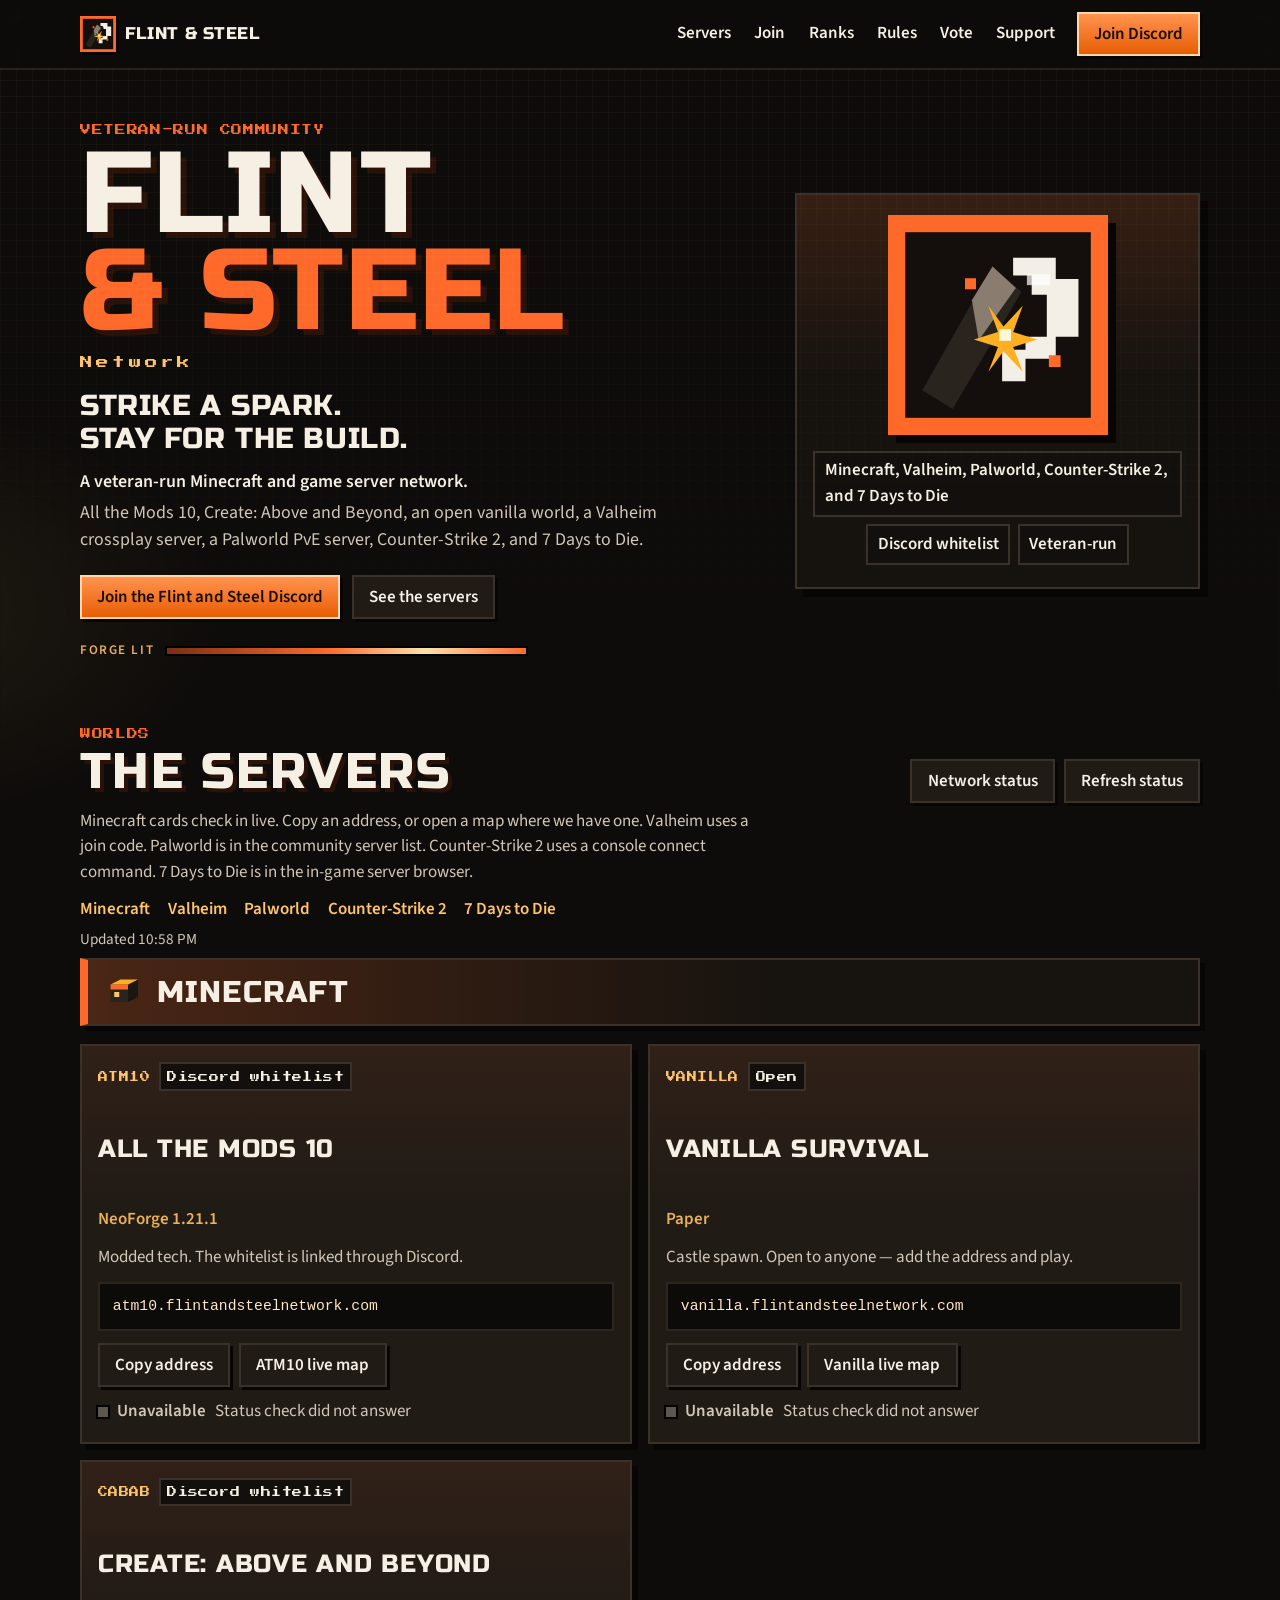
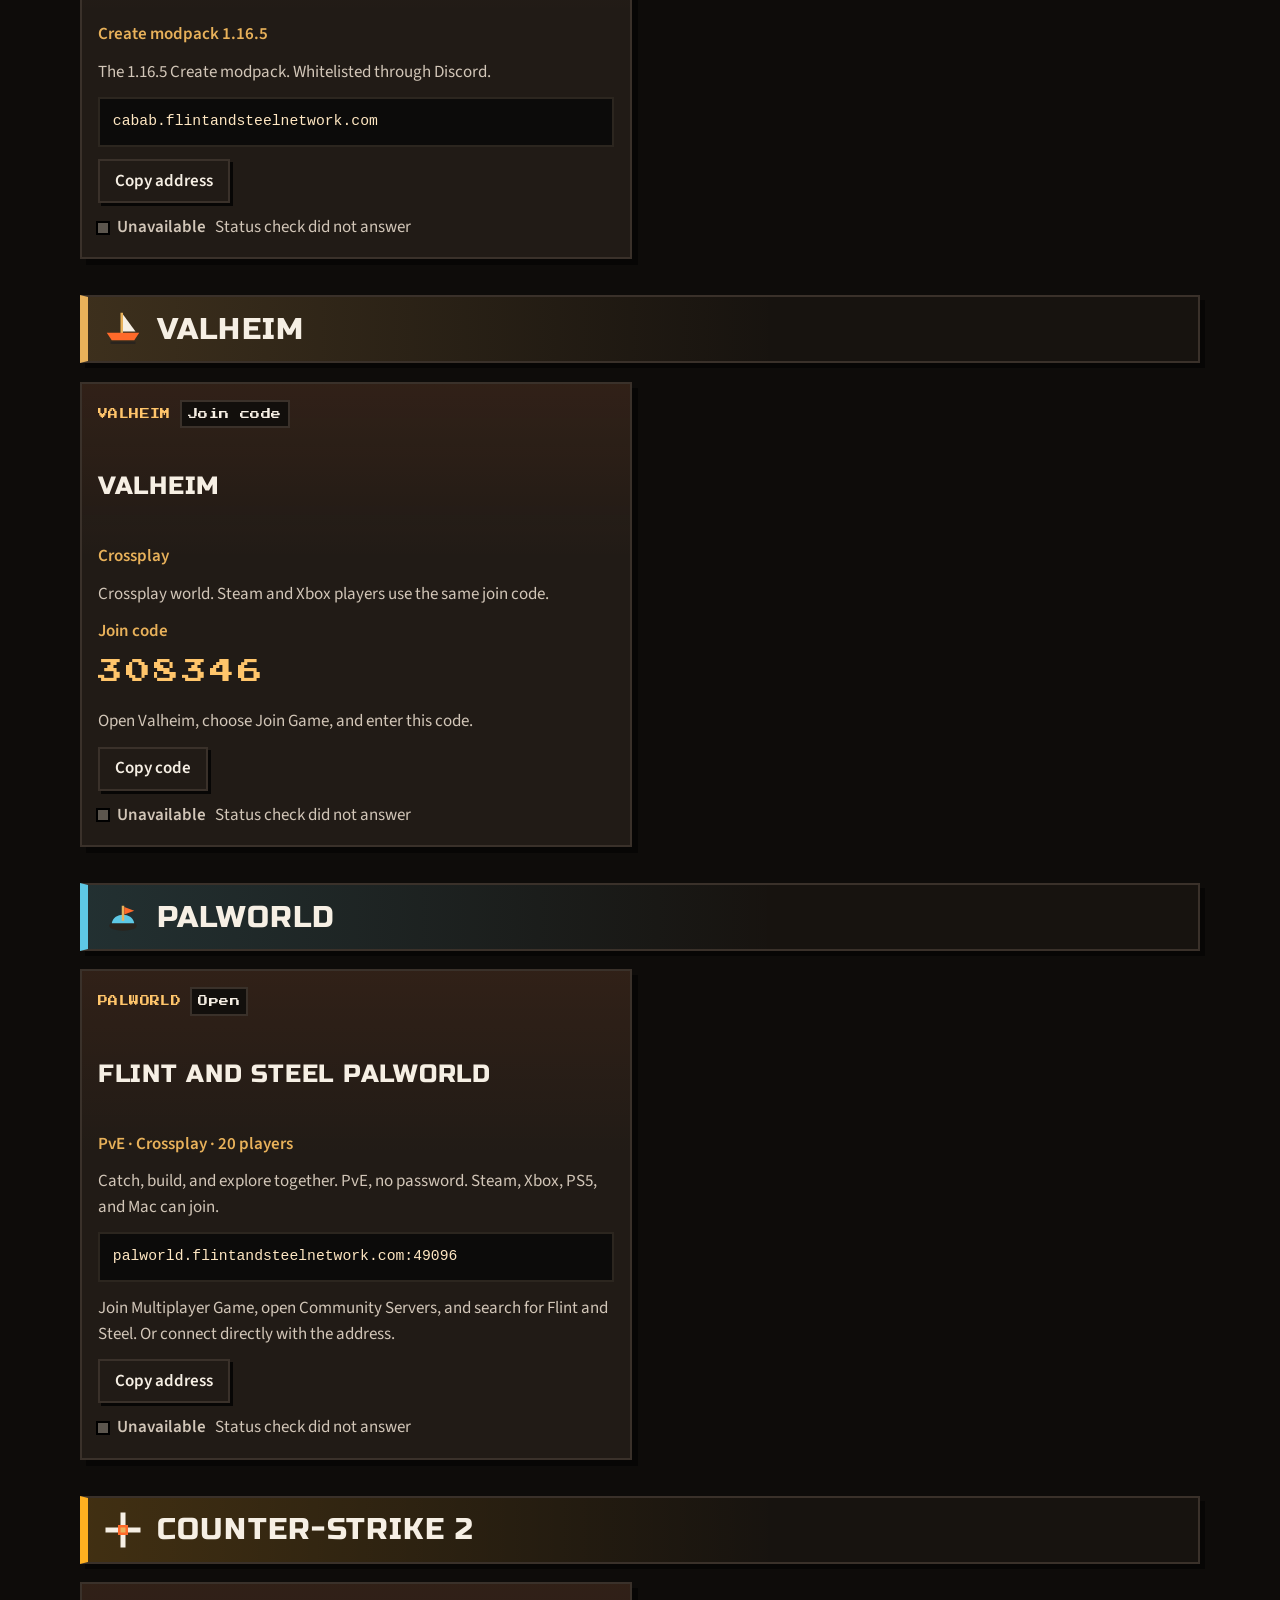
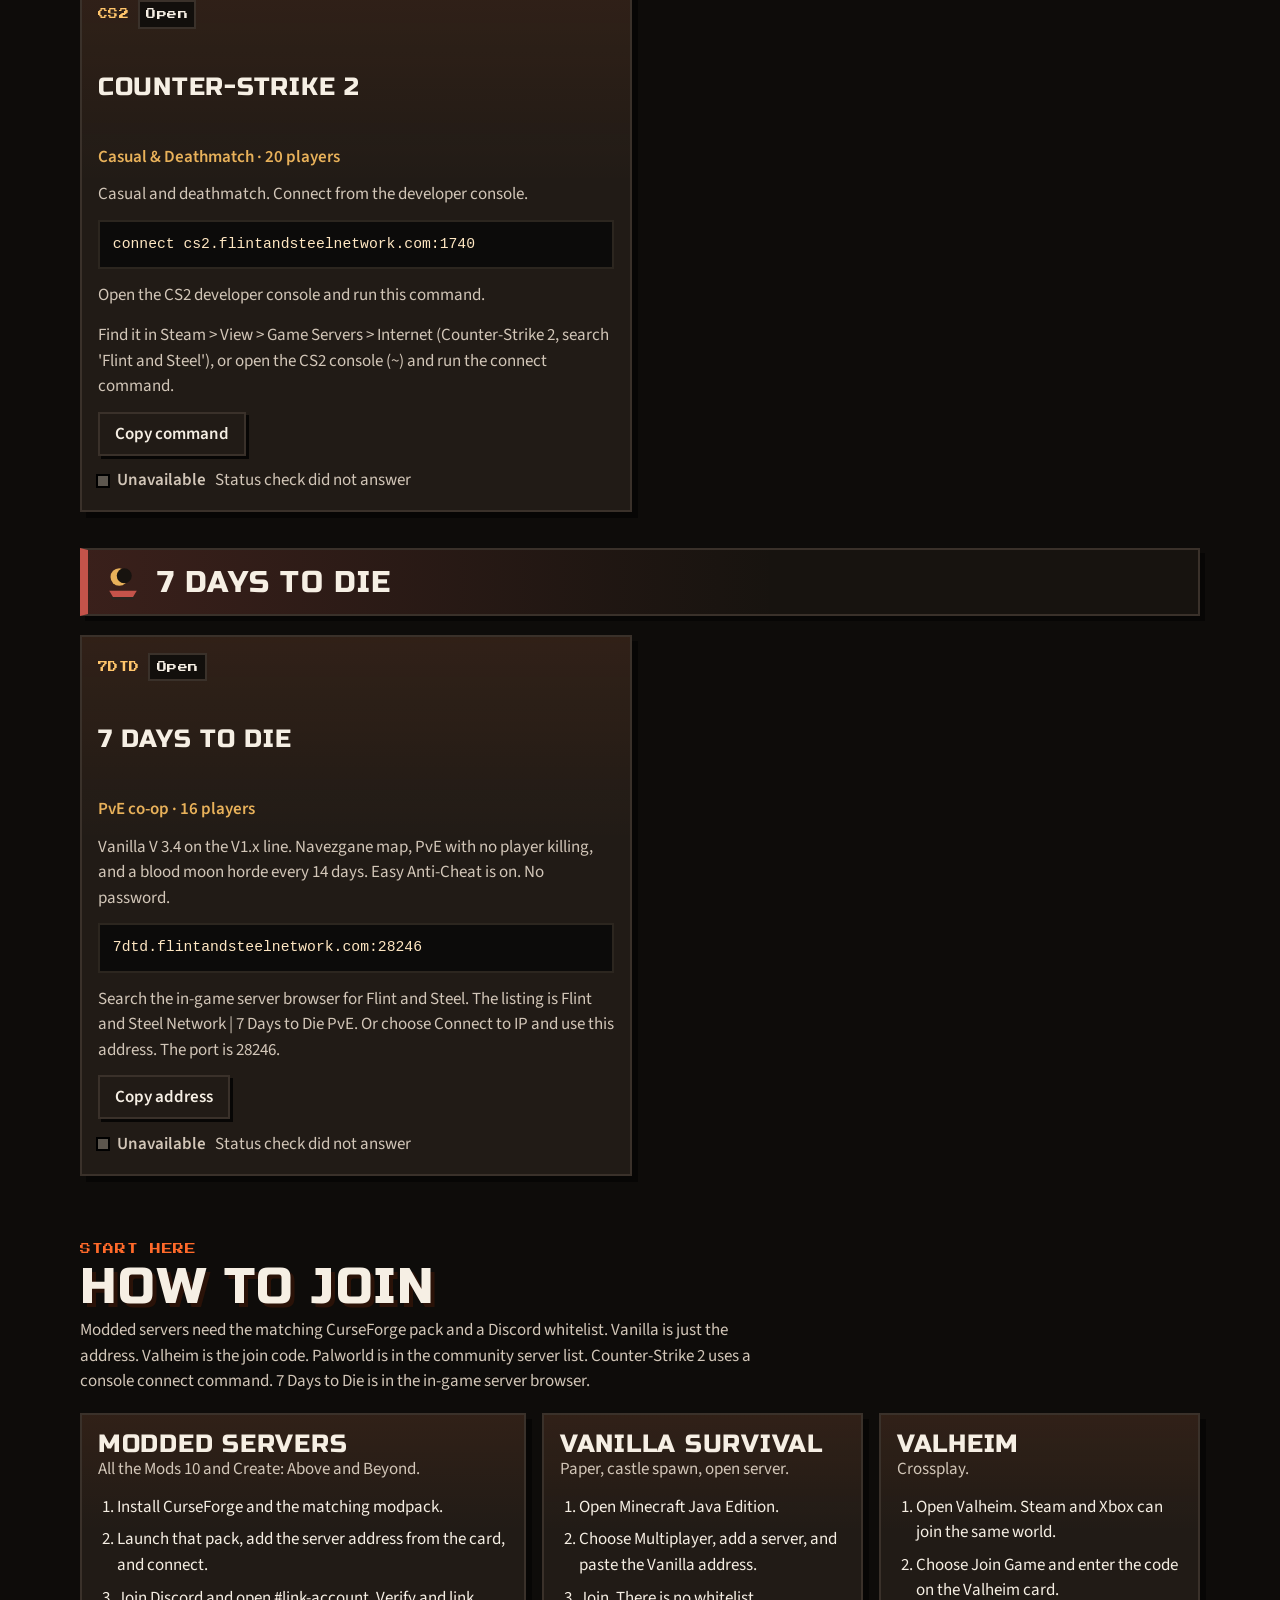
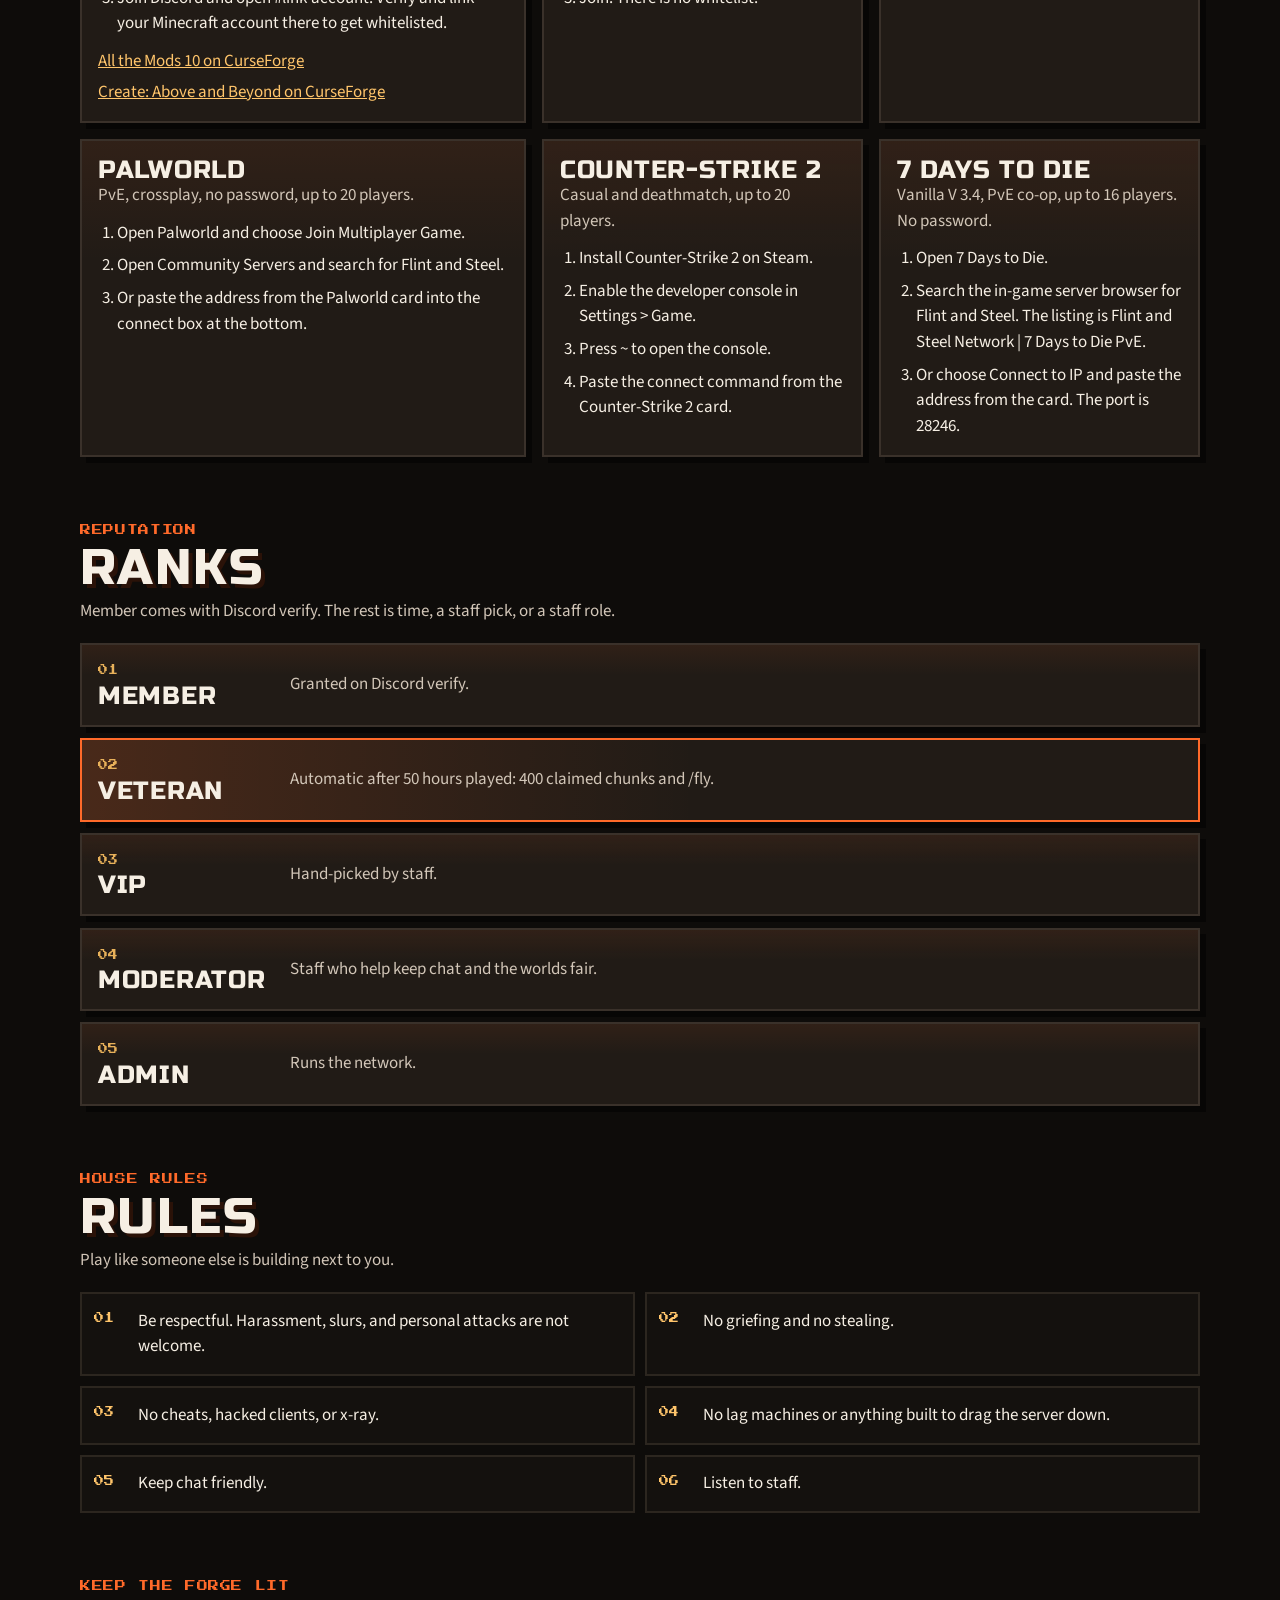
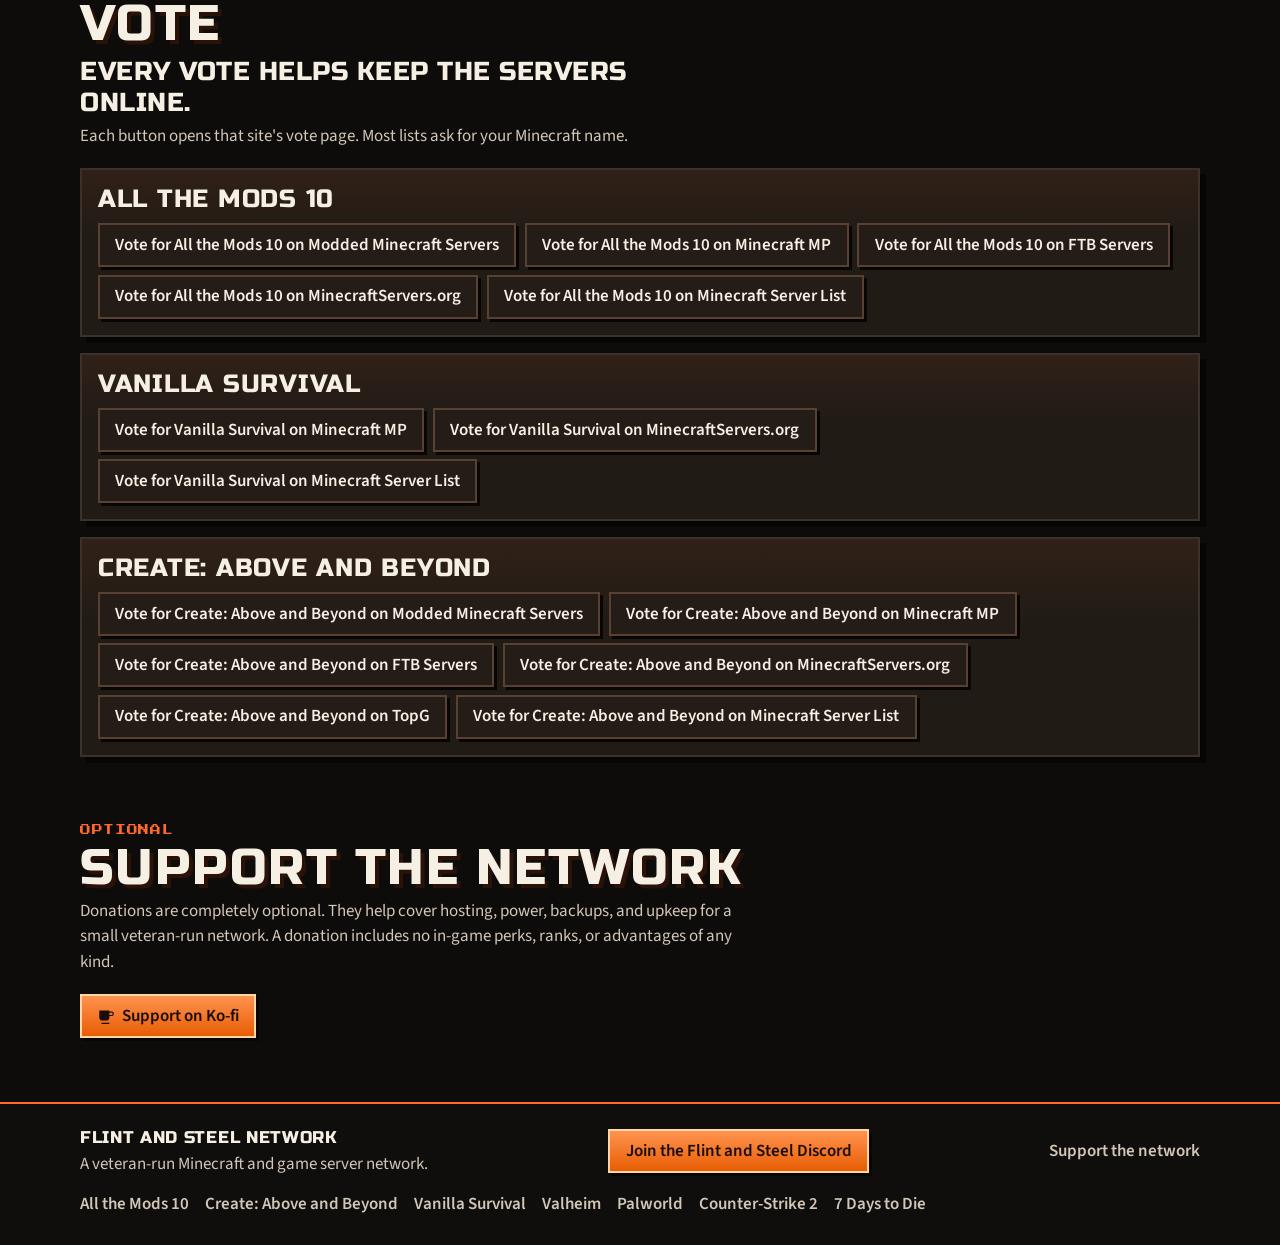
==== commit 0cdb157c: "Add a page for each server, plus sitemap, favicon, and IndexNow. Each game has a folder page with th" ====
--- a/index.html
+++ b/index.html
@@ -27,15 +27,16 @@
   <meta name="twitter:image:alt" content="Flint and Steel Network, a veteran-run Minecraft and game server network">
   <meta name="referrer" content="strict-origin-when-cross-origin">
   <meta http-equiv="Content-Security-Policy" content="default-src 'self'; script-src 'self'; style-src 'self'; font-src 'self'; img-src 'self'; connect-src 'self' https://api.mcstatus.io https://status.flintandsteelnetwork.com; base-uri 'none'; object-src 'none'; form-action 'none'">
-  <link rel="icon" href="favicon.svg" type="image/svg+xml">
-  <link rel="apple-touch-icon" href="images/apple-touch-icon.png">
-  <link rel="manifest" href="site.webmanifest">
-  <link rel="preload" href="favicon.svg" as="image" type="image/svg+xml">
-  <link rel="preload" href="fonts/russo-one-latin-400-normal.woff2" as="font" type="font/woff2" crossorigin>
-  <link rel="preload" href="fonts/source-sans-3-latin-400-normal.woff2" as="font" type="font/woff2" crossorigin>
+  <link rel="icon" href="/favicon.ico" sizes="any">
+  <link rel="icon" href="/favicon.svg" type="image/svg+xml">
+  <link rel="apple-touch-icon" href="/images/apple-touch-icon.png">
+  <link rel="manifest" href="/site.webmanifest">
+  <link rel="preload" href="/favicon.svg" as="image" type="image/svg+xml">
+  <link rel="preload" href="/fonts/russo-one-latin-400-normal.woff2" as="font" type="font/woff2" crossorigin>
+  <link rel="preload" href="/fonts/source-sans-3-latin-400-normal.woff2" as="font" type="font/woff2" crossorigin>
   <link rel="preconnect" href="https://api.mcstatus.io" crossorigin>
   <link rel="preconnect" href="https://status.flintandsteelnetwork.com" crossorigin>
-  <link rel="stylesheet" href="css/site.css">
+  <link rel="stylesheet" href="/css/site.css">
   <script type="application/ld+json">
   {
     "@context": "https://schema.org",
@@ -71,7 +72,7 @@
               "alternateName": "ATM10",
               "description": "Modded tech Minecraft server on NeoForge 1.21.1. Whitelist is linked through Discord.",
               "gamePlatform": "NeoForge 1.21.1",
-              "url": "https://flintandsteelnetwork.com/#atm10"
+              "url": "https://flintandsteelnetwork.com/atm10/"
             }
           },
           {
@@ -82,7 +83,7 @@
               "name": "Vanilla Survival",
               "description": "Open Paper survival server with a castle spawn.",
               "gamePlatform": "Paper",
-              "url": "https://flintandsteelnetwork.com/#vanilla"
+              "url": "https://flintandsteelnetwork.com/vanilla/"
             }
           },
           {
@@ -94,7 +95,7 @@
               "alternateName": "CABAB",
               "description": "Create: Above and Beyond, the 1.16.5 Create modpack. Whitelisted through Discord.",
               "gamePlatform": "Minecraft 1.16.5",
-              "url": "https://flintandsteelnetwork.com/#cabab"
+              "url": "https://flintandsteelnetwork.com/create-above-and-beyond/"
             }
           },
           {
@@ -105,7 +106,7 @@
               "name": "Valheim",
               "description": "Valheim crossplay world. Steam and Xbox players use join code 308346.",
               "gamePlatform": "Valheim",
-              "url": "https://flintandsteelnetwork.com/#valheim"
+              "url": "https://flintandsteelnetwork.com/valheim/"
             }
           },
           {
@@ -116,7 +117,7 @@
               "name": "Flint and Steel Palworld",
               "description": "Palworld PvE crossplay server for up to 20 players. No password. Search for Flint and Steel in Community Servers, or connect to palworld.flintandsteelnetwork.com:49096.",
               "gamePlatform": "Palworld",
-              "url": "https://flintandsteelnetwork.com/#palworld"
+              "url": "https://flintandsteelnetwork.com/palworld/"
             }
           },
           {
@@ -128,7 +129,7 @@
               "alternateName": "CS2",
               "description": "Counter-Strike 2 casual and deathmatch for up to 20 players. Open the developer console and run connect cs2.flintandsteelnetwork.com:1740.",
               "gamePlatform": "Counter-Strike 2",
-              "url": "https://flintandsteelnetwork.com/#cs2"
+              "url": "https://flintandsteelnetwork.com/cs2/"
             }
           },
           {
@@ -140,7 +141,7 @@
               "alternateName": "7DTD",
               "description": "7 Days to Die PvE co-op for up to 16 players. Vanilla V 3.4 on the Navezgane map, no password. Search for Flint and Steel, or connect to 7dtd.flintandsteelnetwork.com port 28246. The listing is Flint and Steel Network | 7 Days to Die PvE.",
               "gamePlatform": "7 Days to Die",
-              "url": "https://flintandsteelnetwork.com/#7dtd"
+              "url": "https://flintandsteelnetwork.com/7-days-to-die/"
             }
           }
         ]
@@ -154,7 +155,7 @@
   <header class="site-header">
     <div class="wrap header-inner">
       <a class="brand" href="#top">
-        <img src="favicon.svg" alt="" width="36" height="36">
+        <img src="/favicon.svg" alt="" width="36" height="36">
         <span class="brand-name brand-name-long">Flint &amp; Steel</span>
         <span class="brand-name brand-name-short">F&amp;S</span>
       </a>
@@ -208,7 +209,7 @@
       </div>
       <div class="hero-plate">
         <div class="mark-wrap">
-          <img src="favicon.svg" alt="Flint striking steel" width="220" height="220" fetchpriority="high">
+          <img src="/favicon.svg" alt="Flint striking steel" width="220" height="220" fetchpriority="high">
           <div class="embers" aria-hidden="true">
             <i></i><i></i><i></i><i></i><i></i><i></i><i></i><i></i>
           </div>
@@ -258,7 +259,7 @@
             <span class="code">ATM10</span>
             <span class="chip">Discord whitelist</span>
           </div>
-          <h4>All the Mods 10</h4>
+          <h4><a href="/atm10/">All the Mods 10</a></h4>
           <p class="platform">NeoForge 1.21.1</p>
           <p class="blurb">Modded tech. The whitelist is linked through Discord.</p>
           <code class="address">atm10.<wbr>flintandsteelnetwork.<wbr>com</code>
@@ -279,7 +280,7 @@
             <span class="code">VANILLA</span>
             <span class="chip">Open</span>
           </div>
-          <h4>Vanilla Survival</h4>
+          <h4><a href="/vanilla/">Vanilla Survival</a></h4>
           <p class="platform">Paper</p>
           <p class="blurb">Castle spawn. Open to anyone — add the address and play.</p>
           <code class="address">vanilla.<wbr>flintandsteelnetwork.<wbr>com</code>
@@ -300,7 +301,7 @@
             <span class="code">CABAB</span>
             <span class="chip">Discord whitelist</span>
           </div>
-          <h4>Create: Above and Beyond</h4>
+          <h4><a href="/create-above-and-beyond/">Create: Above and Beyond</a></h4>
           <p class="platform">Create modpack 1.16.5</p>
           <p class="blurb">The 1.16.5 Create modpack. Whitelisted through Discord.</p>
           <code class="address">cabab.<wbr>flintandsteelnetwork.<wbr>com</code>
@@ -334,7 +335,7 @@
             <span class="code">VALHEIM</span>
             <span class="chip">Join code</span>
           </div>
-          <h4>Valheim</h4>
+          <h4><a href="/valheim/">Valheim</a></h4>
           <p class="platform">Crossplay</p>
           <p class="blurb">Crossplay world. Steam and Xbox players use the same join code.</p>
           <div class="join-code-block">
@@ -371,7 +372,7 @@
             <span class="code">PALWORLD</span>
             <span class="chip">Open</span>
           </div>
-          <h4>Flint and Steel Palworld</h4>
+          <h4><a href="/palworld/">Flint and Steel Palworld</a></h4>
           <p class="platform">PvE · Crossplay · 20 players</p>
           <p class="blurb">Catch, build, and explore together. PvE, no password. Steam, Xbox, PS5, and Mac can join.</p>
           <code class="address">palworld.<wbr>flintandsteelnetwork.<wbr>com:49096</code>
@@ -407,7 +408,7 @@
             <span class="code">CS2</span>
             <span class="chip">Open</span>
           </div>
-          <h4>Counter-Strike 2</h4>
+          <h4><a href="/cs2/">Counter-Strike 2</a></h4>
           <p class="platform">Casual &amp; Deathmatch · 20 players</p>
           <p class="blurb">Casual and deathmatch. Connect from the developer console.</p>
           <code class="address">connect cs2.<wbr>flintandsteelnetwork.<wbr>com:1740</code>
@@ -442,7 +443,7 @@
             <span class="code">7DTD</span>
             <span class="chip">Open</span>
           </div>
-          <h4>7 Days to Die</h4>
+          <h4><a href="/7-days-to-die/">7 Days to Die</a></h4>
           <p class="platform">PvE co-op · 16 players</p>
           <p class="blurb">Vanilla V 3.4 on the V1.x line. Navezgane map, PvE with no player killing, and a blood moon horde every 14 days. Easy Anti-Cheat is on. No password.</p>
           <code class="address">7dtd.<wbr>flintandsteelnetwork.<wbr>com:28246</code>
@@ -628,11 +629,20 @@
       </div>
       <a class="btn btn-ember" href="https://discord.gg/zWJfDJQcgP" target="_blank" rel="noopener noreferrer">Join the Flint and Steel Discord<span class="sr-only"> (opens in a new tab)</span></a>
       <a class="footer-support" href="https://ko-fi.com/flintandsteelnetwork" target="_blank" rel="noopener noreferrer">Support the network<span class="sr-only"> (opens in a new tab)</span></a>
+      <nav class="footer-servers" aria-label="Servers">
+        <a href="/atm10/">All the Mods 10</a>
+        <a href="/create-above-and-beyond/">Create: Above and Beyond</a>
+        <a href="/vanilla/">Vanilla Survival</a>
+        <a href="/valheim/">Valheim</a>
+        <a href="/palworld/">Palworld</a>
+        <a href="/cs2/">Counter-Strike 2</a>
+        <a href="/7-days-to-die/">7 Days to Die</a>
+      </nav>
     </div>
   </footer>
   <noscript>
     <p class="noscript wrap">Live player counts need JavaScript. The server names, addresses, and join steps above are on the page either way.</p>
   </noscript>
-  <script src="js/site.js" defer></script>
+  <script src="/js/site.js" defer></script>
 </body>
 </html>
--- a/css/site.css
+++ b/css/site.css
@@ -908,6 +908,113 @@
   color: var(--spark);
 }
 
+.footer-servers {
+  flex-basis: 100%;
+  display: flex;
+  flex-wrap: wrap;
+  gap: 0.45rem 1rem;
+}
+
+.footer-servers a {
+  color: var(--ash);
+  font-weight: 600;
+  text-decoration: none;
+}
+
+.footer-servers a:hover,
+.footer-servers a[aria-current="page"] {
+  color: var(--spark);
+}
+
+.server-card h4 a {
+  color: inherit;
+  text-decoration: none;
+}
+
+.server-card h4 a:hover,
+.server-card h4 a:focus-visible {
+  color: var(--spark);
+}
+
+.crumbs {
+  display: flex;
+  flex-wrap: wrap;
+  gap: 0.35rem 0.55rem;
+  margin-top: 1.5rem;
+  color: var(--ash);
+  font-weight: 600;
+}
+
+.crumbs a {
+  text-decoration: none;
+}
+
+.server-page {
+  max-width: 46rem;
+  margin-top: 0.85rem;
+}
+
+.server-page h1 {
+  margin: 0.35rem 0 0.7rem;
+  font-family: var(--font-display);
+  font-size: clamp(2rem, 4vw, 3.1rem);
+  font-weight: 400;
+  letter-spacing: 0.03em;
+  line-height: 0.95;
+  text-transform: uppercase;
+  text-shadow: 4px 4px 0 #2a1208;
+}
+
+.server-page h2 {
+  font-size: clamp(1.55rem, 3vw, 2.15rem);
+}
+
+.server-page p,
+.server-page li {
+  color: var(--ash);
+}
+
+.server-page p {
+  margin-top: 0.75rem;
+}
+
+.server-page ol,
+.server-page ul {
+  display: grid;
+  gap: 0.45rem;
+  margin: 0.75rem 0 0;
+  padding-left: 1.2rem;
+}
+
+.server-page .address {
+  margin-top: 0.85rem;
+}
+
+.faq {
+  display: grid;
+  gap: 0.85rem;
+  margin-top: 1rem;
+}
+
+.faq article {
+  padding: 0.9rem 1rem;
+  background: #14110e;
+  border: 2px solid #2c261f;
+}
+
+.faq h3 {
+  font-family: var(--font-display);
+  font-size: 1.15rem;
+  font-weight: 400;
+  letter-spacing: 0.02em;
+  line-height: 1.2;
+  text-transform: uppercase;
+}
+
+.faq p {
+  margin-top: 0.4rem;
+}
+
 .site-footer {
   margin-top: 4rem;
   border-top: 2px solid var(--ember);
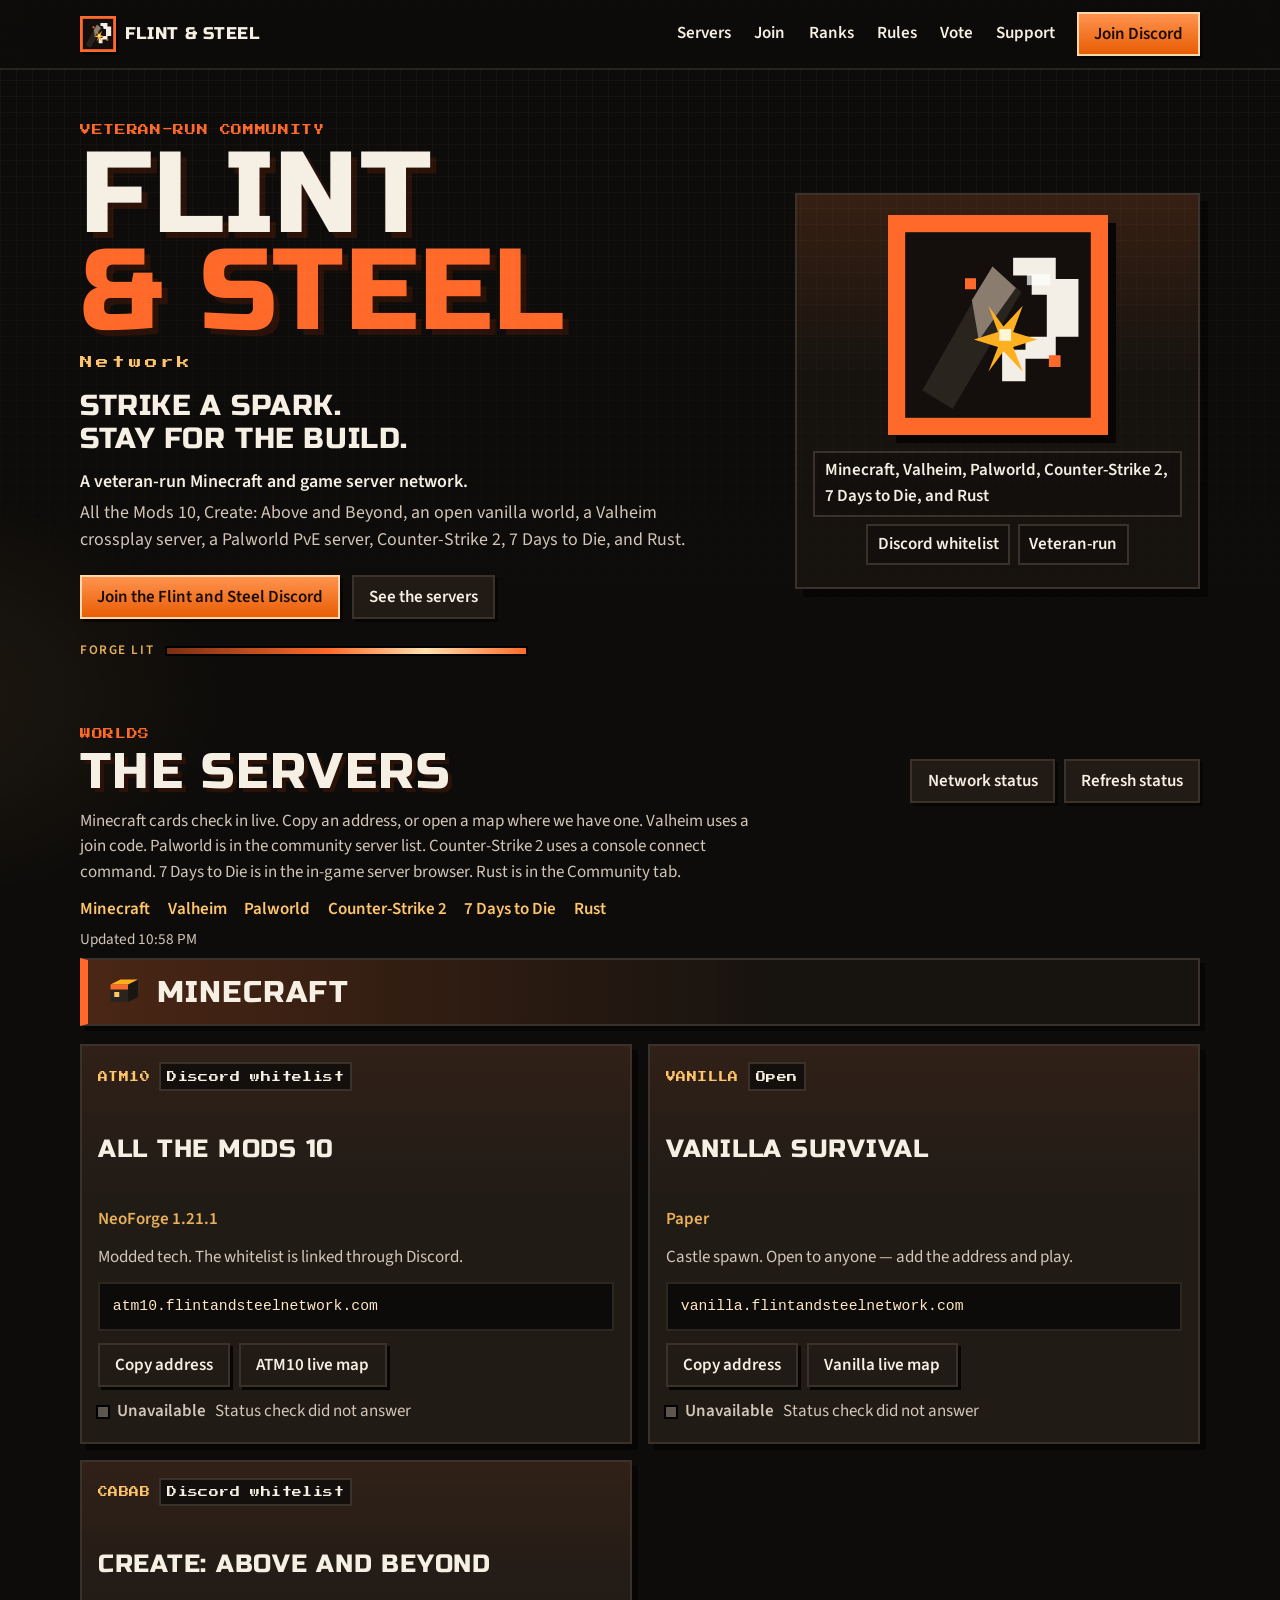
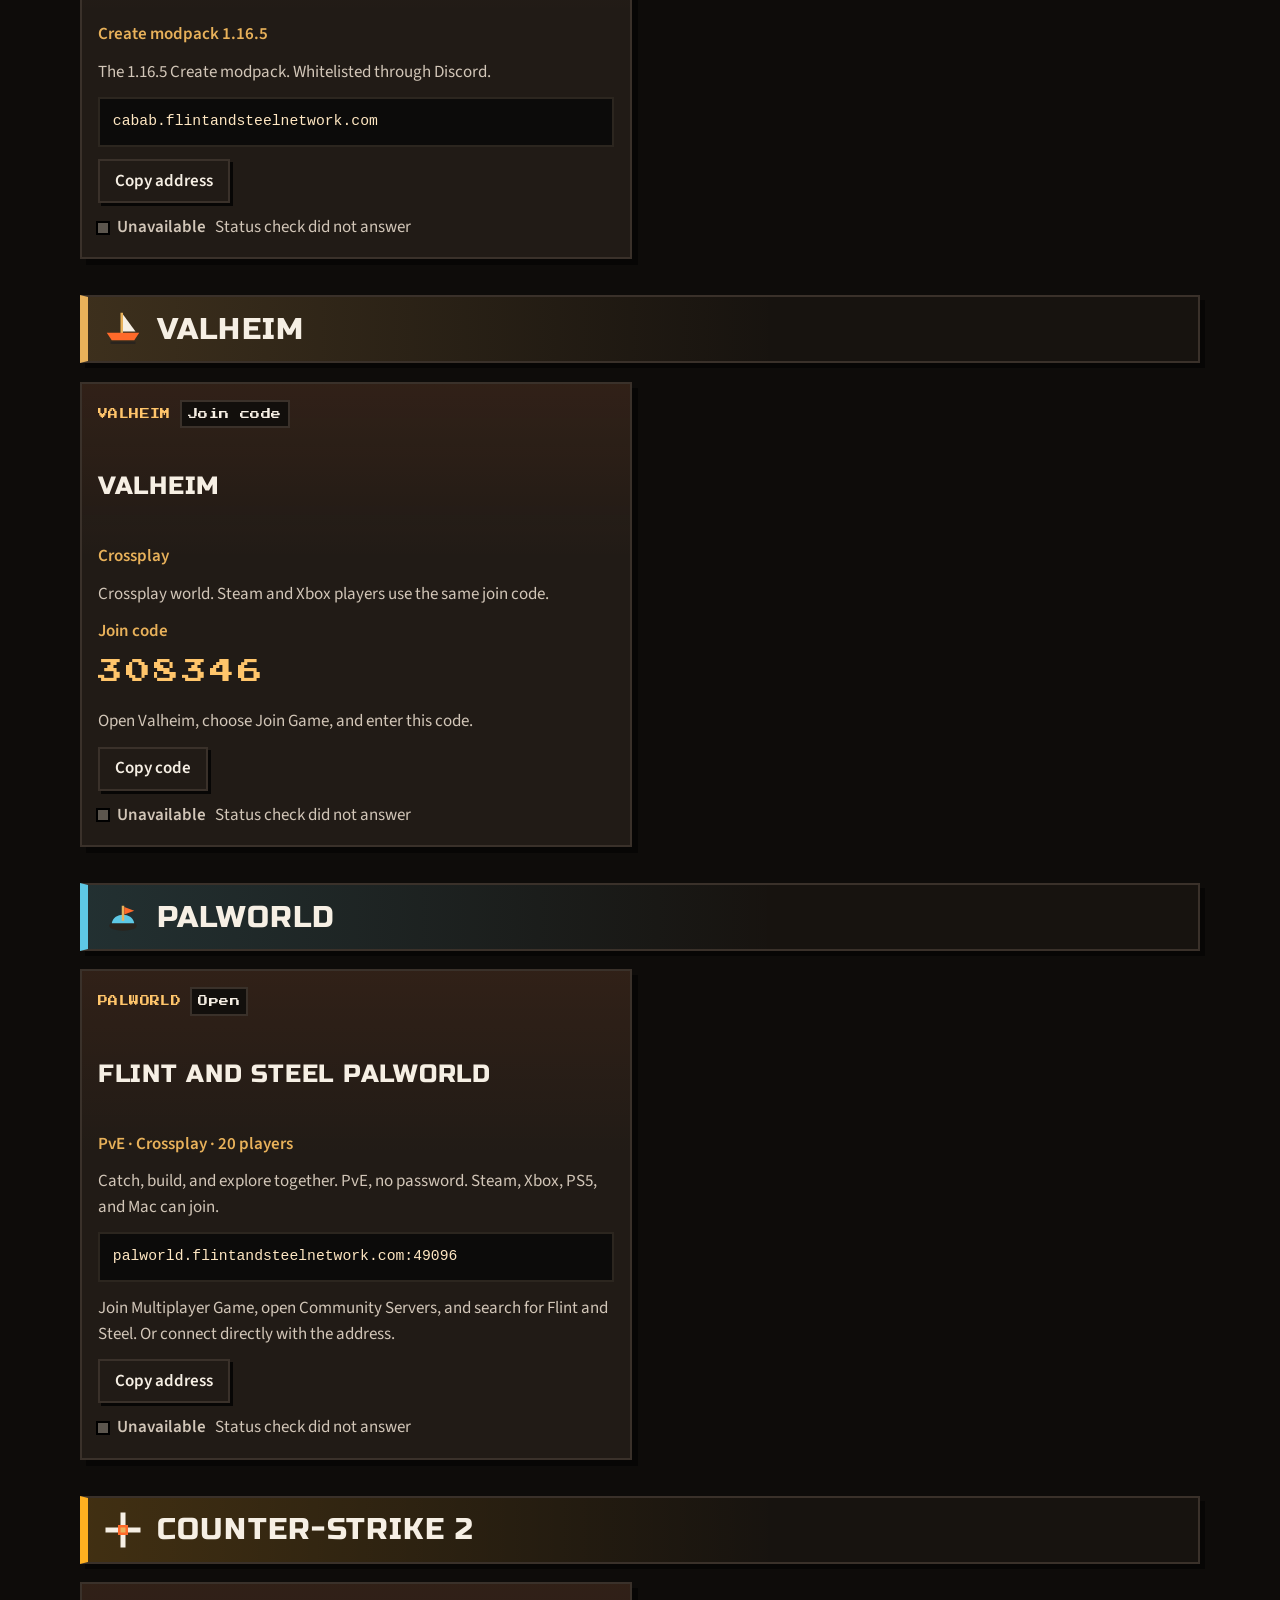
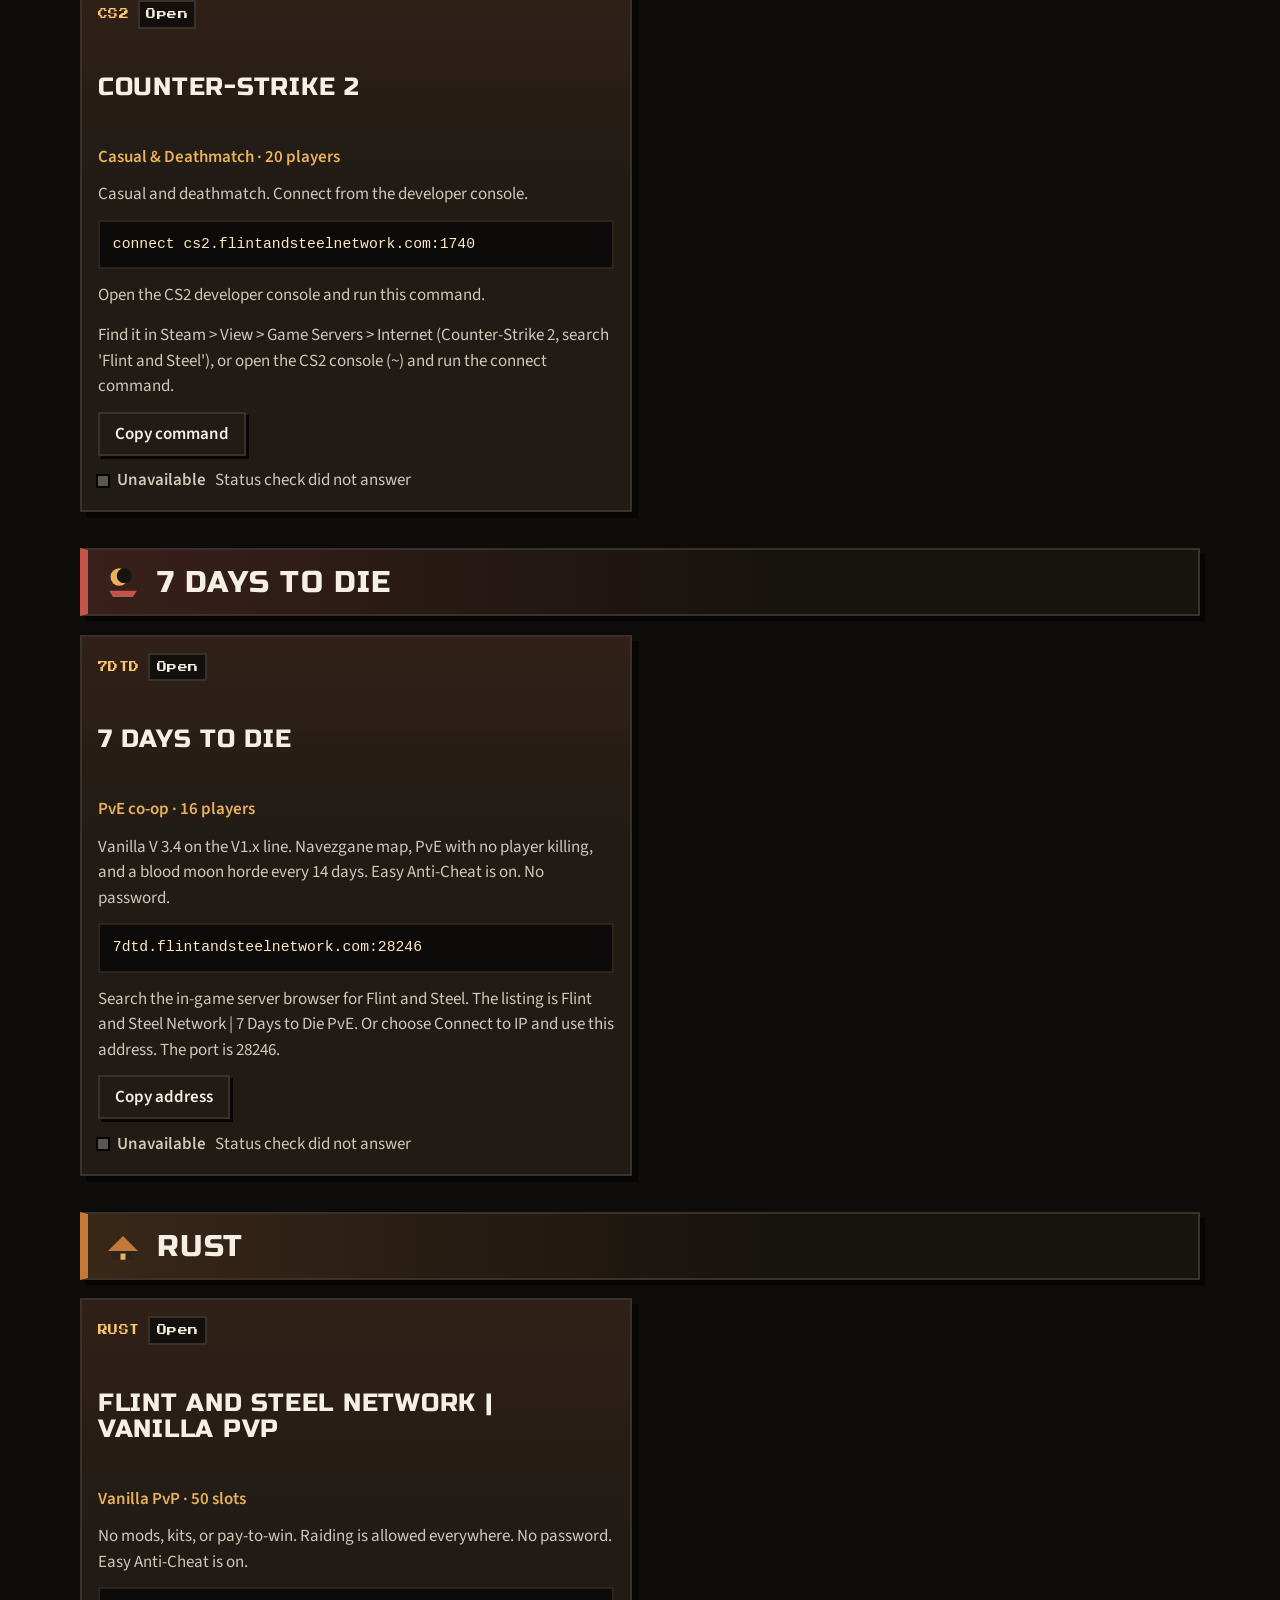
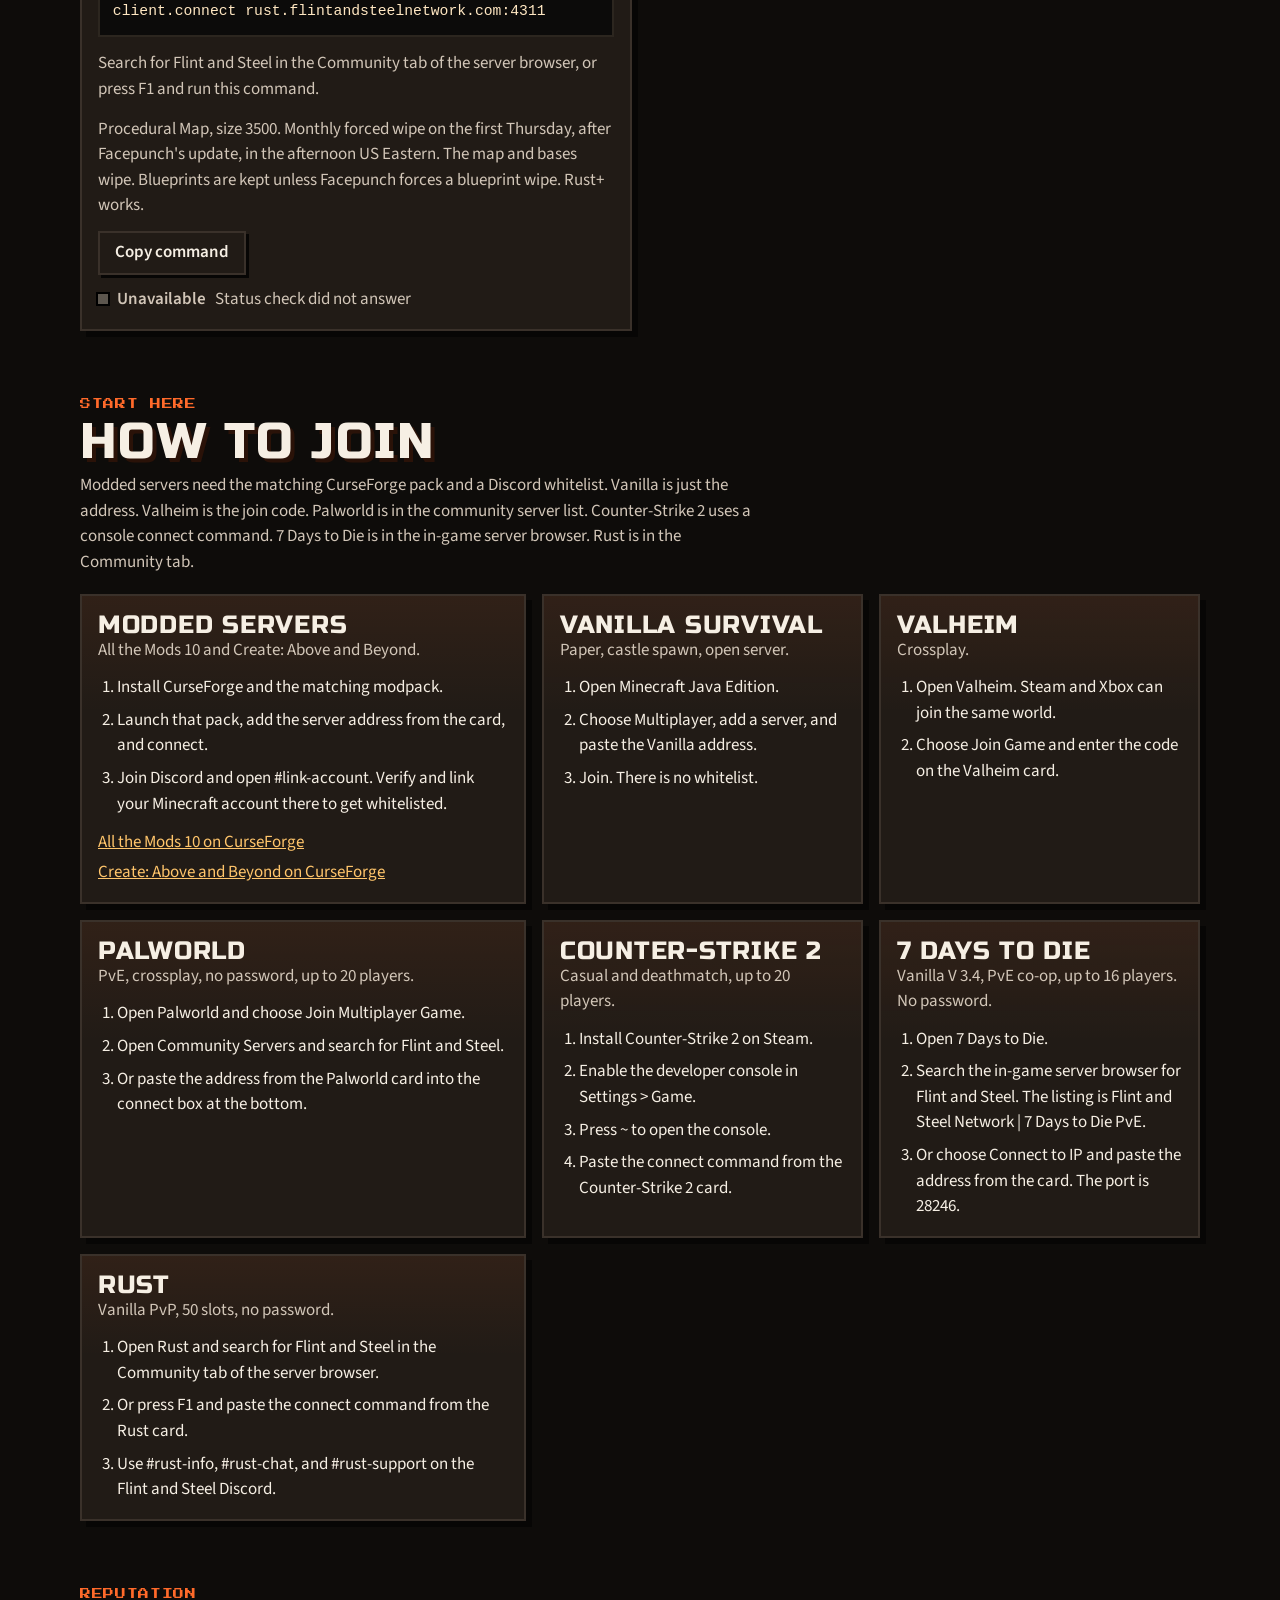
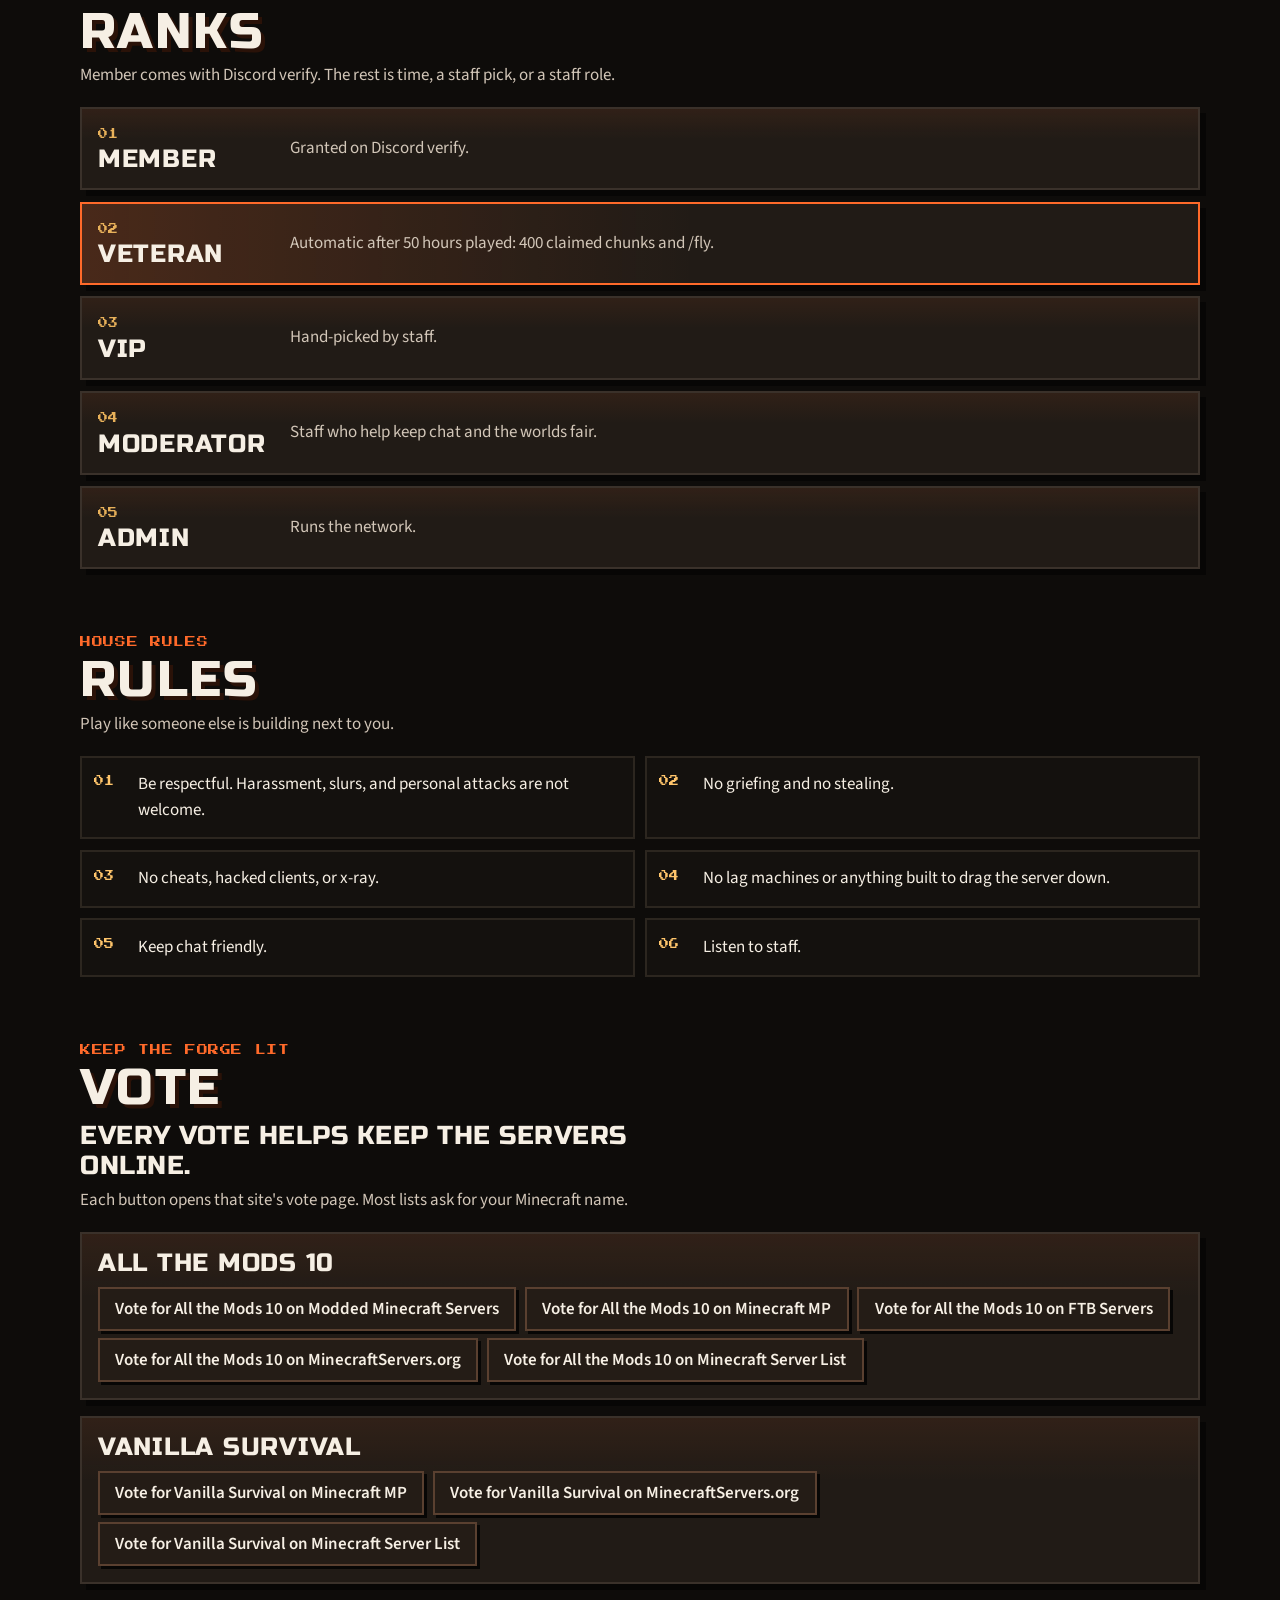
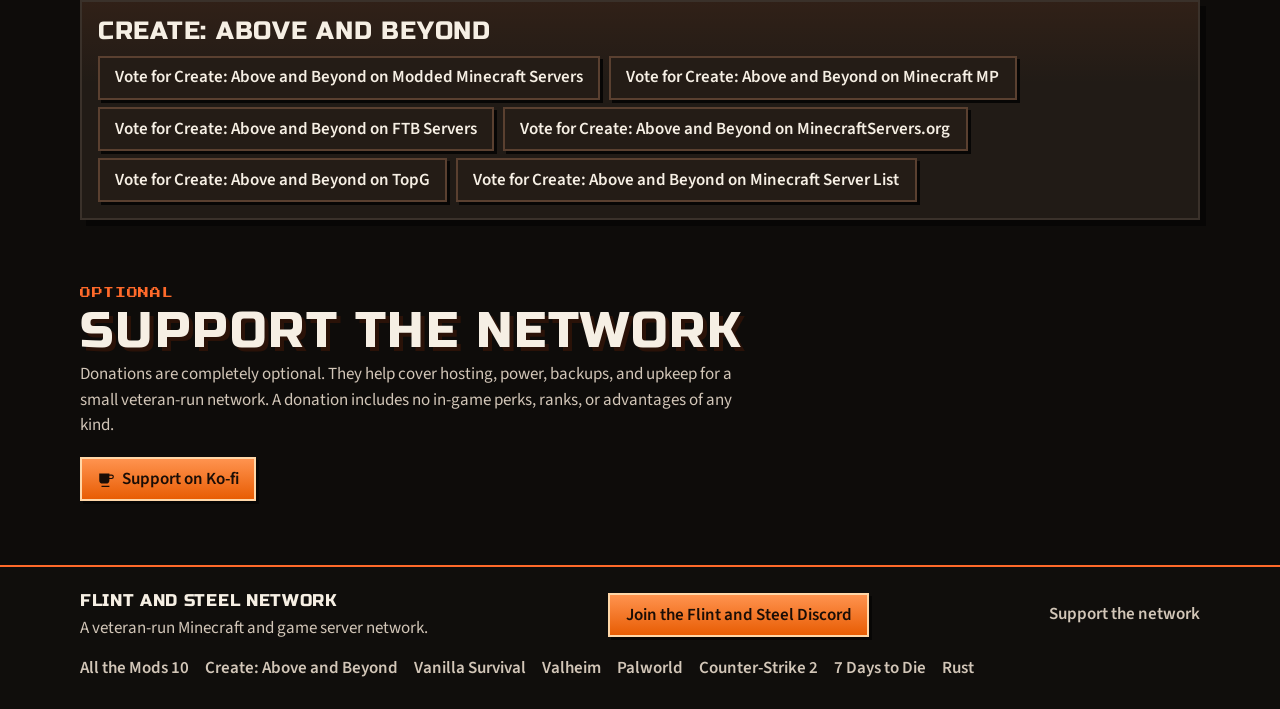
==== commit 104678e4: "Add the Rust vanilla PvP server page and home card. The page follows the other server pages, the car" ====
--- a/index.html
+++ b/index.html
@@ -5,14 +5,14 @@
   <meta name="viewport" content="width=device-width, initial-scale=1">
   <meta name="theme-color" content="#0e0c0a">
   <meta name="color-scheme" content="dark">
-  <title>Flint and Steel Network | Veteran-run Minecraft, Valheim, Palworld, Counter-Strike 2, and 7 Days to Die servers</title>
-  <meta name="description" content="Veteran-run Minecraft network with All the Mods 10 (ATM10), Create: Above and Beyond, vanilla survival, Valheim crossplay, Palworld PvE, Counter-Strike 2, and 7 Days to Die.">
+  <title>Flint and Steel Network | Veteran-run Minecraft, Valheim, Palworld, Counter-Strike 2, 7 Days to Die, and Rust servers</title>
+  <meta name="description" content="Veteran-run Minecraft network with All the Mods 10 (ATM10), Create: Above and Beyond, vanilla survival, Valheim crossplay, Palworld PvE, Counter-Strike 2, 7 Days to Die, and Rust.">
   <link rel="canonical" href="https://flintandsteelnetwork.com/">
   <meta property="og:type" content="website">
   <meta property="og:site_name" content="Flint and Steel Network">
   <meta property="og:locale" content="en_US">
-  <meta property="og:title" content="Flint and Steel Network | Veteran-run Minecraft, Valheim, Palworld, Counter-Strike 2, and 7 Days to Die servers">
-  <meta property="og:description" content="Veteran-run Minecraft network with All the Mods 10 (ATM10), Create: Above and Beyond, vanilla survival, Valheim crossplay, Palworld PvE, Counter-Strike 2, and 7 Days to Die.">
+  <meta property="og:title" content="Flint and Steel Network | Veteran-run Minecraft, Valheim, Palworld, Counter-Strike 2, 7 Days to Die, and Rust servers">
+  <meta property="og:description" content="Veteran-run Minecraft network with All the Mods 10 (ATM10), Create: Above and Beyond, vanilla survival, Valheim crossplay, Palworld PvE, Counter-Strike 2, 7 Days to Die, and Rust.">
   <meta property="og:url" content="https://flintandsteelnetwork.com/">
   <meta property="og:image" content="https://flintandsteelnetwork.com/images/og.png">
   <meta property="og:image:secure_url" content="https://flintandsteelnetwork.com/images/og.png">
@@ -21,8 +21,8 @@
   <meta property="og:image:height" content="630">
   <meta property="og:image:alt" content="Flint and Steel Network, a veteran-run Minecraft and game server network">
   <meta name="twitter:card" content="summary_large_image">
-  <meta name="twitter:title" content="Flint and Steel Network | Veteran-run Minecraft, Valheim, Palworld, Counter-Strike 2, and 7 Days to Die servers">
-  <meta name="twitter:description" content="Veteran-run Minecraft network with All the Mods 10 (ATM10), Create: Above and Beyond, vanilla survival, Valheim crossplay, Palworld PvE, Counter-Strike 2, and 7 Days to Die.">
+  <meta name="twitter:title" content="Flint and Steel Network | Veteran-run Minecraft, Valheim, Palworld, Counter-Strike 2, 7 Days to Die, and Rust servers">
+  <meta name="twitter:description" content="Veteran-run Minecraft network with All the Mods 10 (ATM10), Create: Above and Beyond, vanilla survival, Valheim crossplay, Palworld PvE, Counter-Strike 2, 7 Days to Die, and Rust.">
   <meta name="twitter:image" content="https://flintandsteelnetwork.com/images/og.png">
   <meta name="twitter:image:alt" content="Flint and Steel Network, a veteran-run Minecraft and game server network">
   <meta name="referrer" content="strict-origin-when-cross-origin">
@@ -61,7 +61,7 @@
         "@type": "ItemList",
         "name": "Flint and Steel servers",
         "itemListOrder": "https://schema.org/ItemListOrderAscending",
-        "numberOfItems": 7,
+        "numberOfItems": 8,
         "itemListElement": [
           {
             "@type": "ListItem",
@@ -143,6 +143,18 @@
               "gamePlatform": "7 Days to Die",
               "url": "https://flintandsteelnetwork.com/7-days-to-die/"
             }
+          },
+          {
+            "@type": "ListItem",
+            "position": 8,
+            "item": {
+              "@type": "VideoGame",
+              "name": "Flint and Steel Network | Vanilla PvP",
+              "alternateName": "Rust",
+              "description": "Vanilla Rust PvP server with no mods, kits, or pay-to-win. 50 slots, no password, Easy Anti-Cheat on. Search for Flint and Steel in the Community tab, or press F1 and run client.connect rust.flintandsteelnetwork.com:4311.",
+              "gamePlatform": "Rust",
+              "url": "https://flintandsteelnetwork.com/rust/"
+            }
           }
         ]
       }
@@ -197,7 +209,7 @@
         <p class="network" aria-hidden="true">Network</p>
         <p class="tagline">Strike a spark. Stay for the build.</p>
         <p class="about-line">A veteran-run Minecraft and game server network.</p>
-        <p class="lede">All the Mods 10, Create: Above and Beyond, an open vanilla world, a Valheim crossplay server, a Palworld PvE server, Counter-Strike 2, and 7 Days to Die.</p>
+        <p class="lede">All the Mods 10, Create: Above and Beyond, an open vanilla world, a Valheim crossplay server, a Palworld PvE server, Counter-Strike 2, 7 Days to Die, and Rust.</p>
         <div class="hero-actions">
           <a class="btn btn-ember" href="https://discord.gg/zWJfDJQcgP" target="_blank" rel="noopener noreferrer">Join the Flint and Steel Discord<span class="sr-only"> (opens in a new tab)</span></a>
           <a class="btn btn-steel" href="#servers">See the servers</a>
@@ -215,7 +227,7 @@
           </div>
         </div>
         <ul class="hero-facts">
-          <li>Minecraft, Valheim, Palworld, Counter-Strike 2, and 7 Days to Die</li>
+          <li>Minecraft, Valheim, Palworld, Counter-Strike 2, 7 Days to Die, and Rust</li>
           <li>Discord whitelist</li>
           <li>Veteran-run</li>
         </ul>
@@ -233,13 +245,14 @@
           <button type="button" class="btn btn-steel" id="refresh-status">Refresh status</button>
         </div>
       </div>
-      <p class="section-intro">Minecraft cards check in live. Copy an address, or open a map where we have one. Valheim uses a join code. Palworld is in the community server list. Counter-Strike 2 uses a console connect command. 7 Days to Die is in the in-game server browser.</p>
+      <p class="section-intro">Minecraft cards check in live. Copy an address, or open a map where we have one. Valheim uses a join code. Palworld is in the community server list. Counter-Strike 2 uses a console connect command. 7 Days to Die is in the in-game server browser. Rust is in the Community tab.</p>
       <p class="game-jumps">
         <a href="#minecraft">Minecraft</a>
         <a href="#valheim">Valheim</a>
         <a href="#palworld">Palworld</a>
         <a href="#cs2">Counter-Strike 2</a>
         <a href="#7dtd">7 Days to Die</a>
+        <a href="#rust">Rust</a>
       </p>
       <p class="checked" id="status-checked">Checking servers…</p>
       <section class="game-group" id="minecraft" aria-labelledby="minecraft-title">
@@ -460,12 +473,46 @@
         </article>
         </div>
       </section>
+
+      <section class="game-group" id="rust" aria-labelledby="rust-title">
+        <div class="game-banner game-banner-rust">
+          <svg class="game-emblem" viewBox="0 0 32 32" aria-hidden="true">
+            <polygon points="4,20 16,8 28,20" fill="#c4783a"/>
+            <rect x="7" y="20" width="18" height="7" fill="#2a241e"/>
+            <rect x="14" y="22" width="4" height="5" fill="#e8b15a"/>
+          </svg>
+          <h3 id="rust-title">Rust</h3>
+        </div>
+        <div class="server-grid">
+        <article class="server-card" data-server="rust" data-game="rust">
+          <div class="card-kicker">
+            <span class="code">RUST</span>
+            <span class="chip">Open</span>
+          </div>
+          <h4><a href="/rust/">Flint and Steel Network | Vanilla PvP</a></h4>
+          <p class="platform">Vanilla PvP · 50 slots</p>
+          <p class="blurb">No mods, kits, or pay-to-win. Raiding is allowed everywhere. No password. Easy Anti-Cheat is on.</p>
+          <code class="address">client.connect rust.<wbr>flintandsteelnetwork.<wbr>com:4311</code>
+          <p class="instructions">Search for Flint and Steel in the Community tab of the server browser, or press F1 and run this command.</p>
+          <p class="note">Procedural Map, size 3500. Monthly forced wipe on the first Thursday, after Facepunch's update, in the afternoon US Eastern. The map and bases wipe. Blueprints are kept unless Facepunch forces a blueprint wipe. Rust+ works.</p>
+          <div class="card-actions">
+            <button type="button" class="btn btn-steel btn-copy" data-copy="client.connect rust.flintandsteelnetwork.com:4311" data-copy-what="Rust connect command">Copy command</button>
+          </div>
+          <p class="status is-checking" data-status>
+            <span class="lamp" aria-hidden="true"></span>
+            <span class="status-label">Checking</span>
+            <span class="status-meta">Asking the server</span>
+          </p>
+          <span class="sr-only" data-announce aria-live="polite"></span>
+        </article>
+        </div>
+      </section>
     </section>
 
     <section class="section" id="join">
       <p class="kicker">Start here</p>
       <h2>How to join</h2>
-      <p class="section-intro">Modded servers need the matching CurseForge pack and a Discord whitelist. Vanilla is just the address. Valheim is the join code. Palworld is in the community server list. Counter-Strike 2 uses a console connect command. 7 Days to Die is in the in-game server browser.</p>
+      <p class="section-intro">Modded servers need the matching CurseForge pack and a Discord whitelist. Vanilla is just the address. Valheim is the join code. Palworld is in the community server list. Counter-Strike 2 uses a console connect command. 7 Days to Die is in the in-game server browser. Rust is in the Community tab.</p>
       <div class="join-grid">
         <article class="join-track">
           <h3>Modded servers</h3>
@@ -523,6 +570,15 @@
             <li>Open 7 Days to Die.</li>
             <li>Search the in-game server browser for Flint and Steel. The listing is Flint and Steel Network | 7 Days to Die PvE.</li>
             <li>Or choose Connect to IP and paste the address from the card. The port is 28246.</li>
+          </ol>
+        </article>
+        <article class="join-track">
+          <h3>Rust</h3>
+          <p class="track-detail">Vanilla PvP, 50 slots, no password.</p>
+          <ol>
+            <li>Open Rust and search for Flint and Steel in the Community tab of the server browser.</li>
+            <li>Or press F1 and paste the connect command from the Rust card.</li>
+            <li>Use #rust-info, #rust-chat, and #rust-support on the Flint and Steel Discord.</li>
           </ol>
         </article>
       </div>
@@ -637,6 +693,7 @@
         <a href="/palworld/">Palworld</a>
         <a href="/cs2/">Counter-Strike 2</a>
         <a href="/7-days-to-die/">7 Days to Die</a>
+        <a href="/rust/">Rust</a>
       </nav>
     </div>
   </footer>
--- a/css/site.css
+++ b/css/site.css
@@ -588,6 +588,13 @@
     #17130f;
 }
 
+.game-banner-rust {
+  border-left-color: #c4783a;
+  background:
+    linear-gradient(90deg, rgba(196, 120, 58, 0.2), transparent 62%),
+    #17130f;
+}
+
 .game-emblem {
   width: 40px;
   height: 40px;
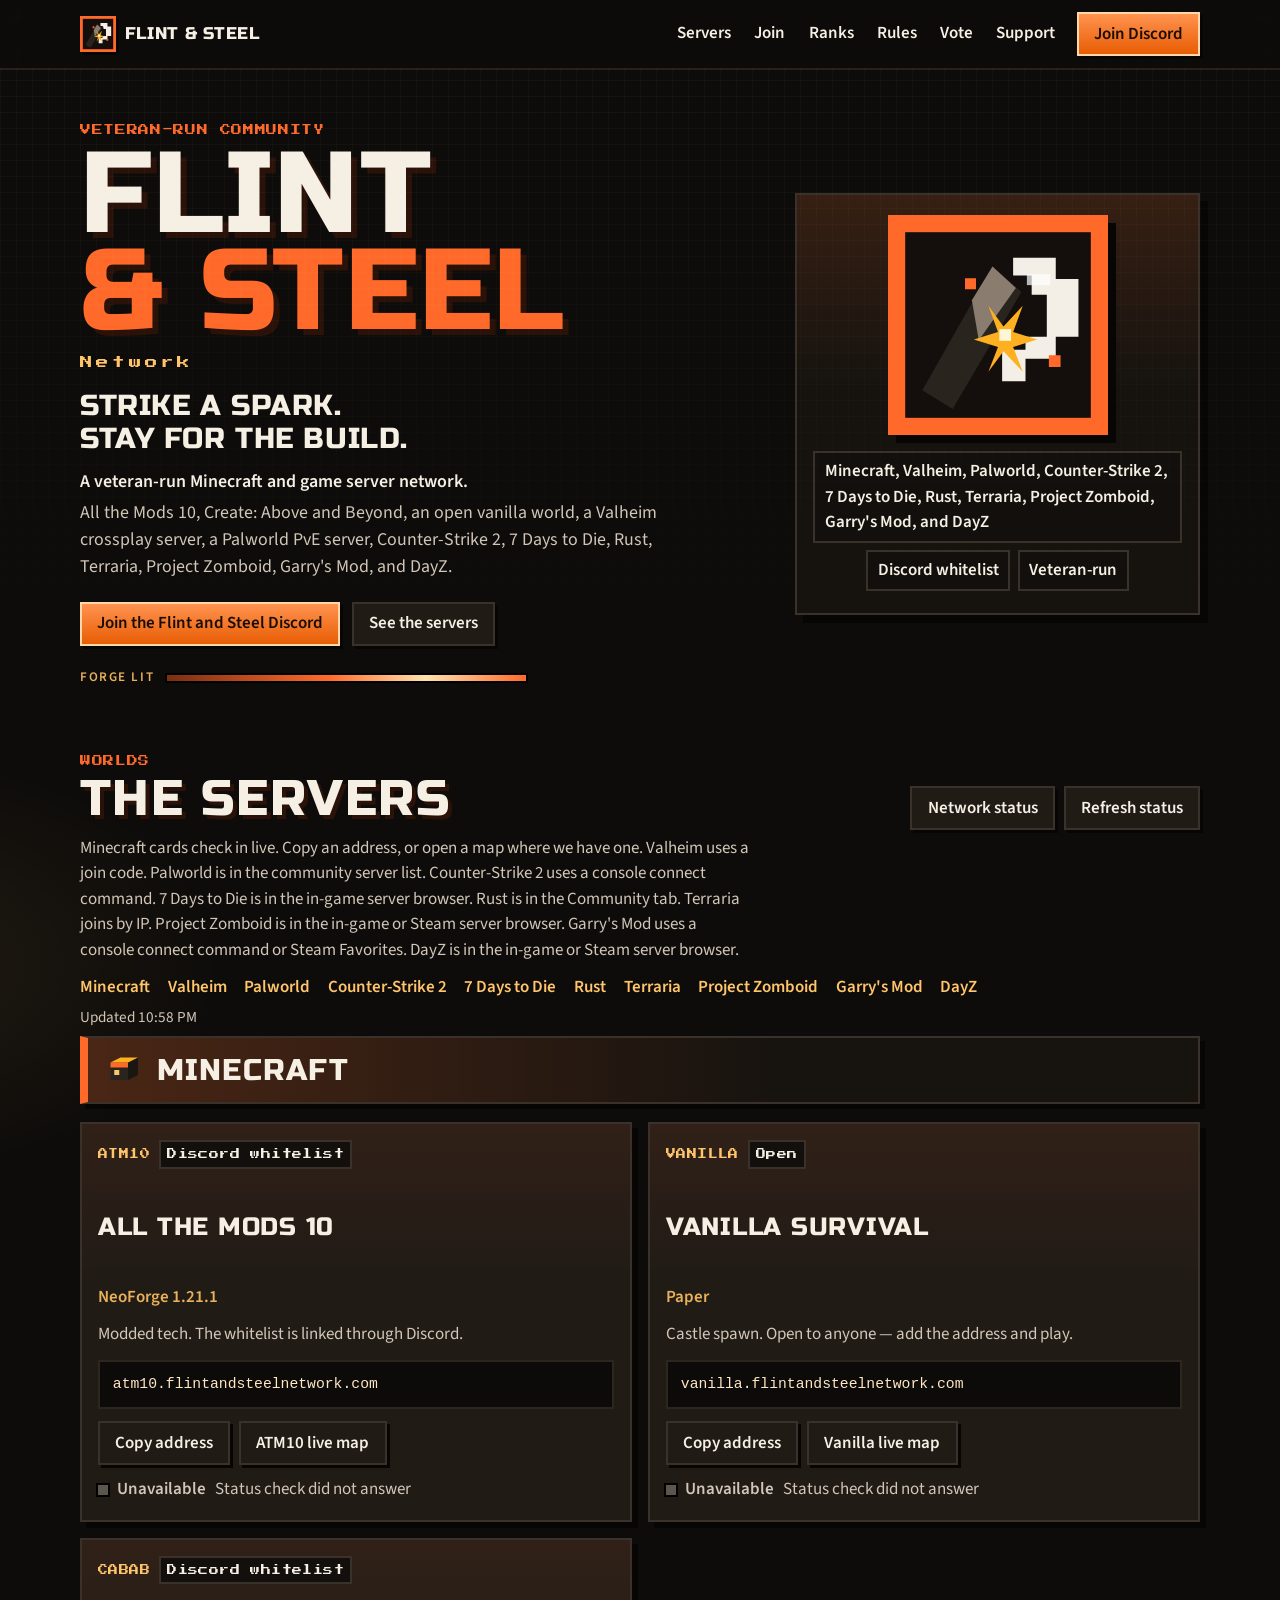
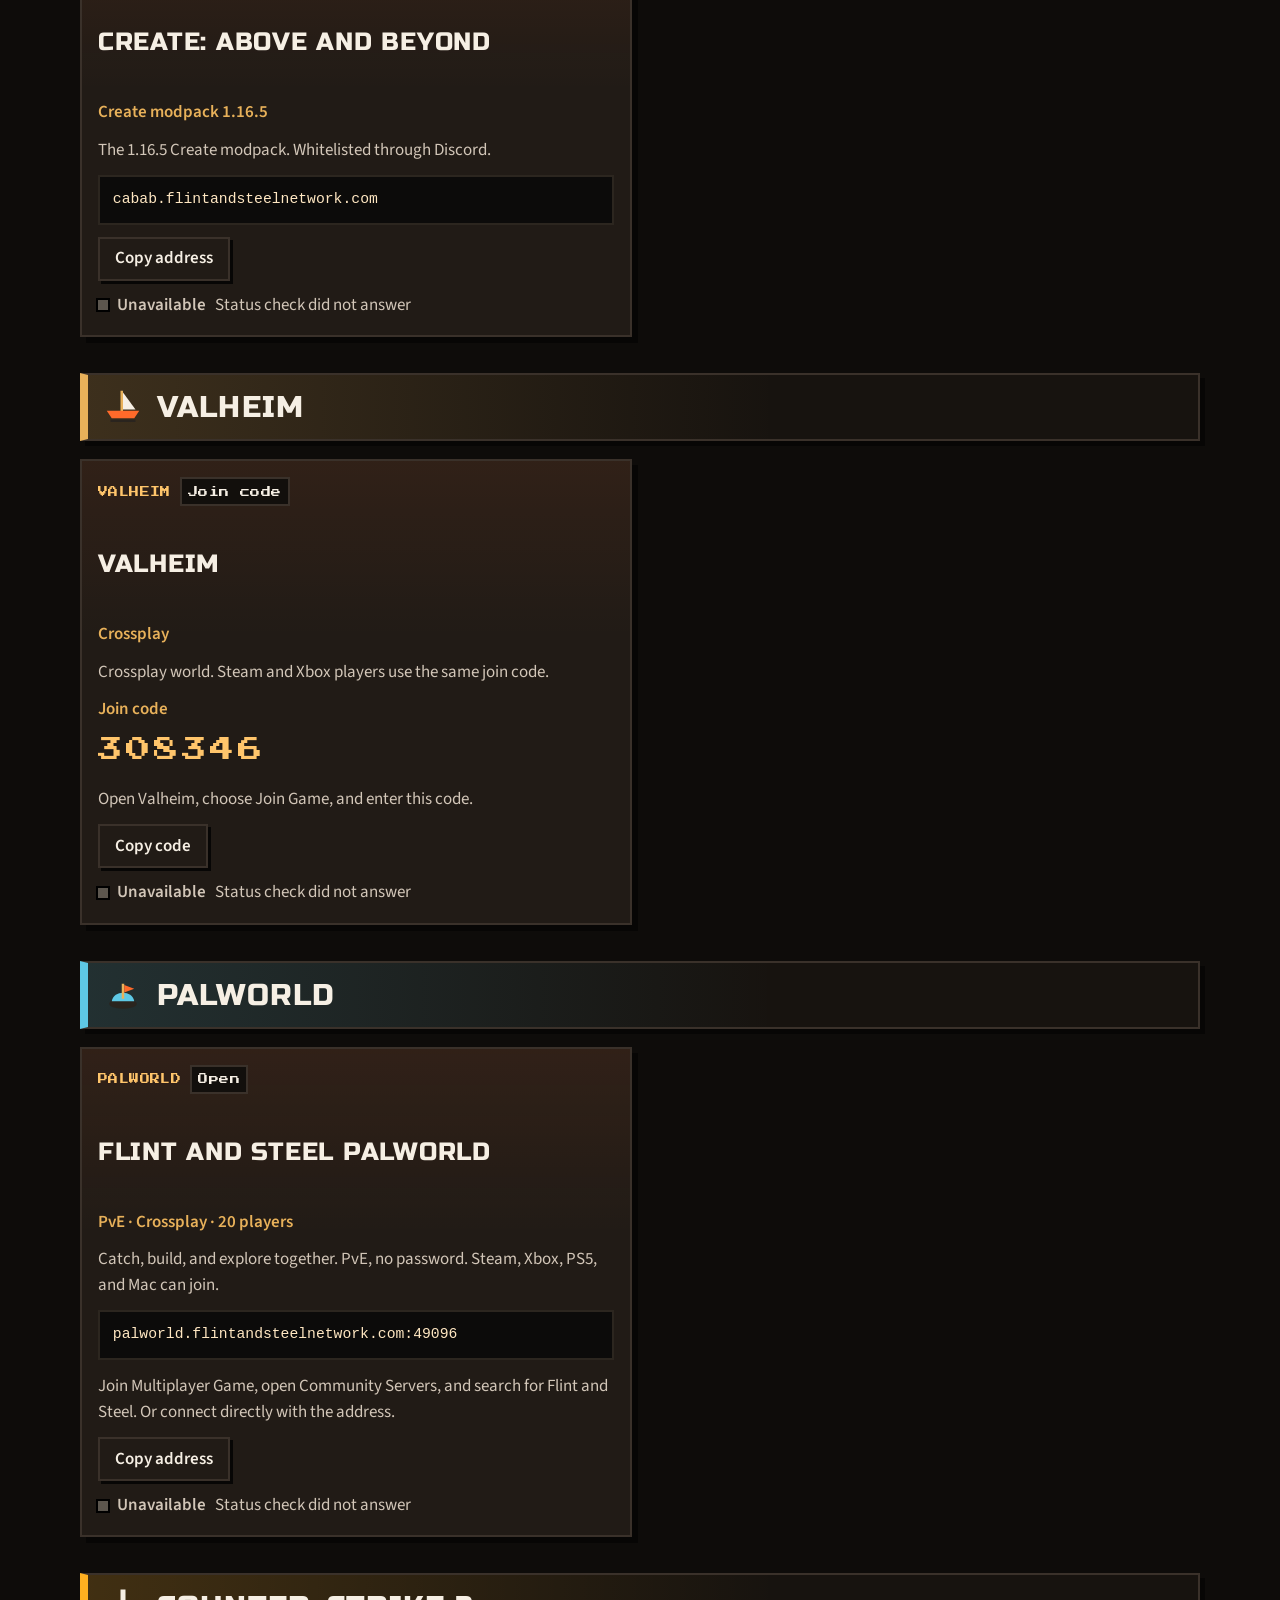
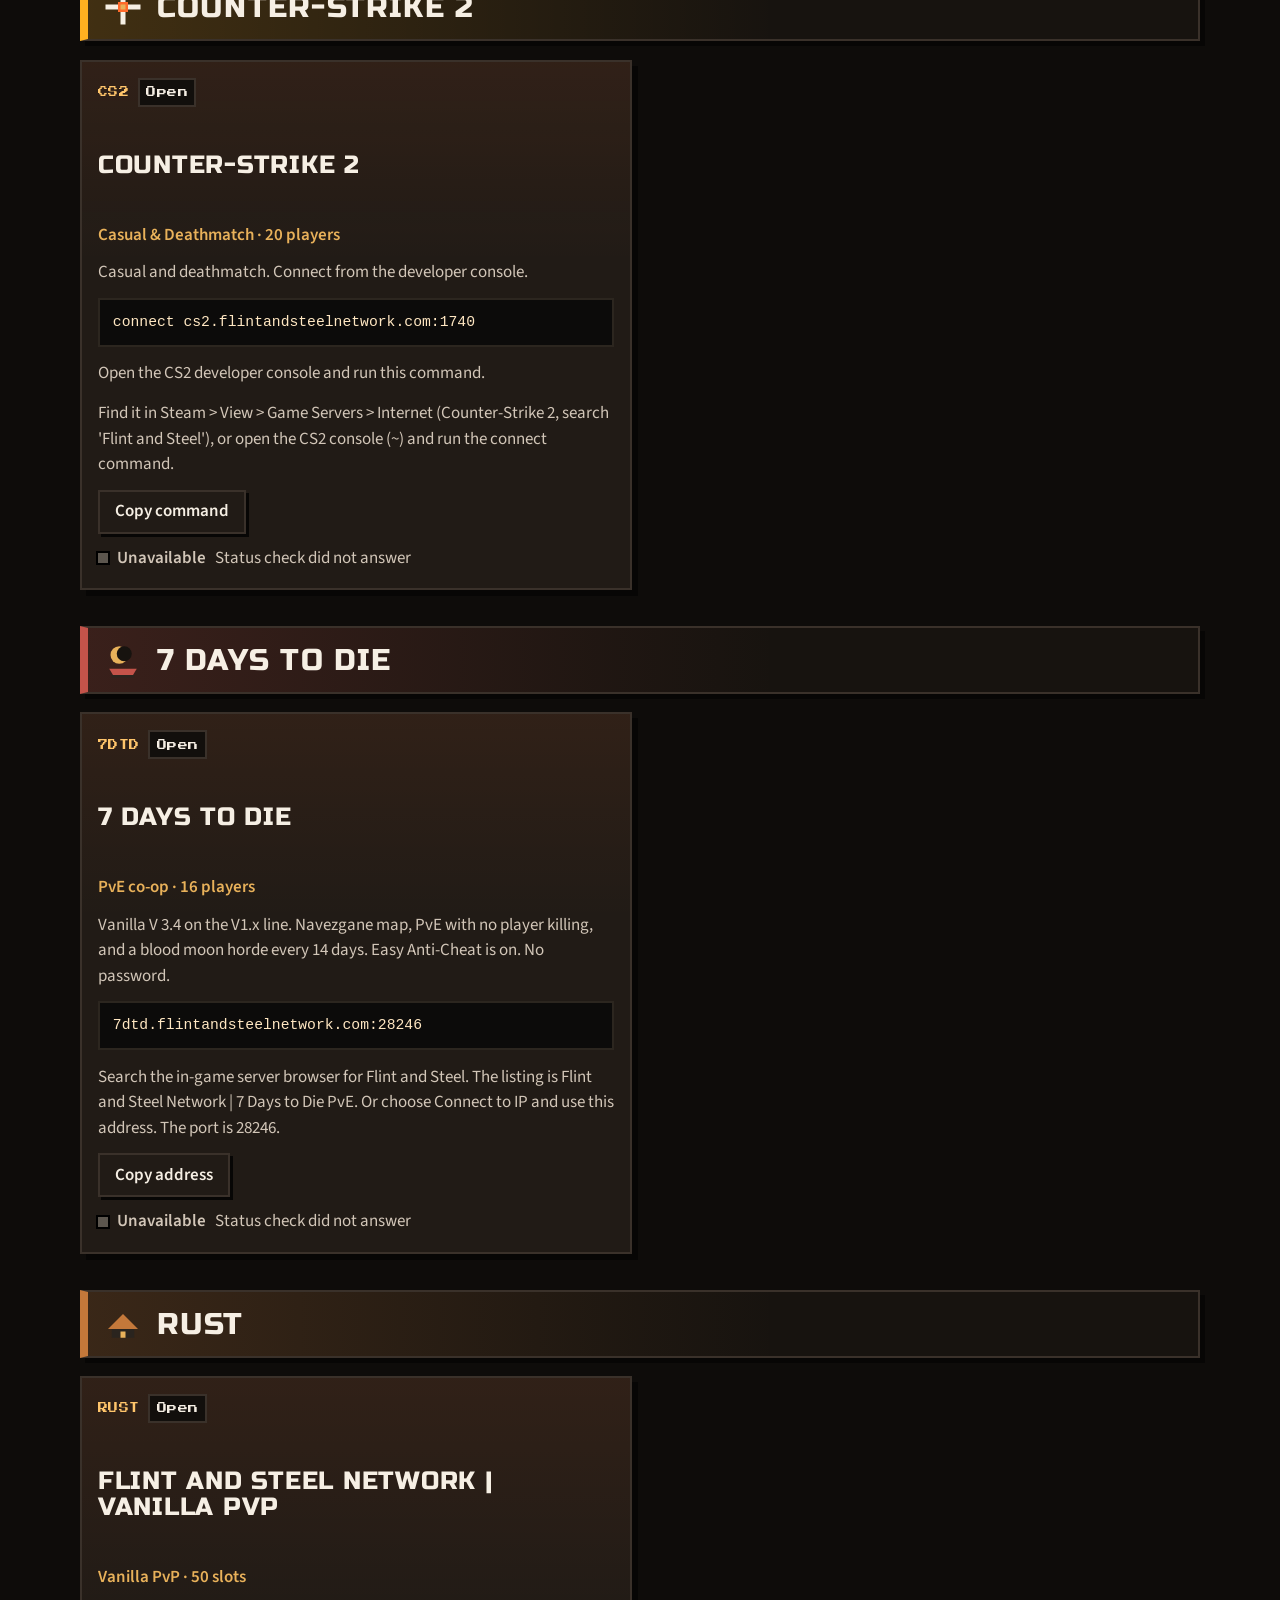
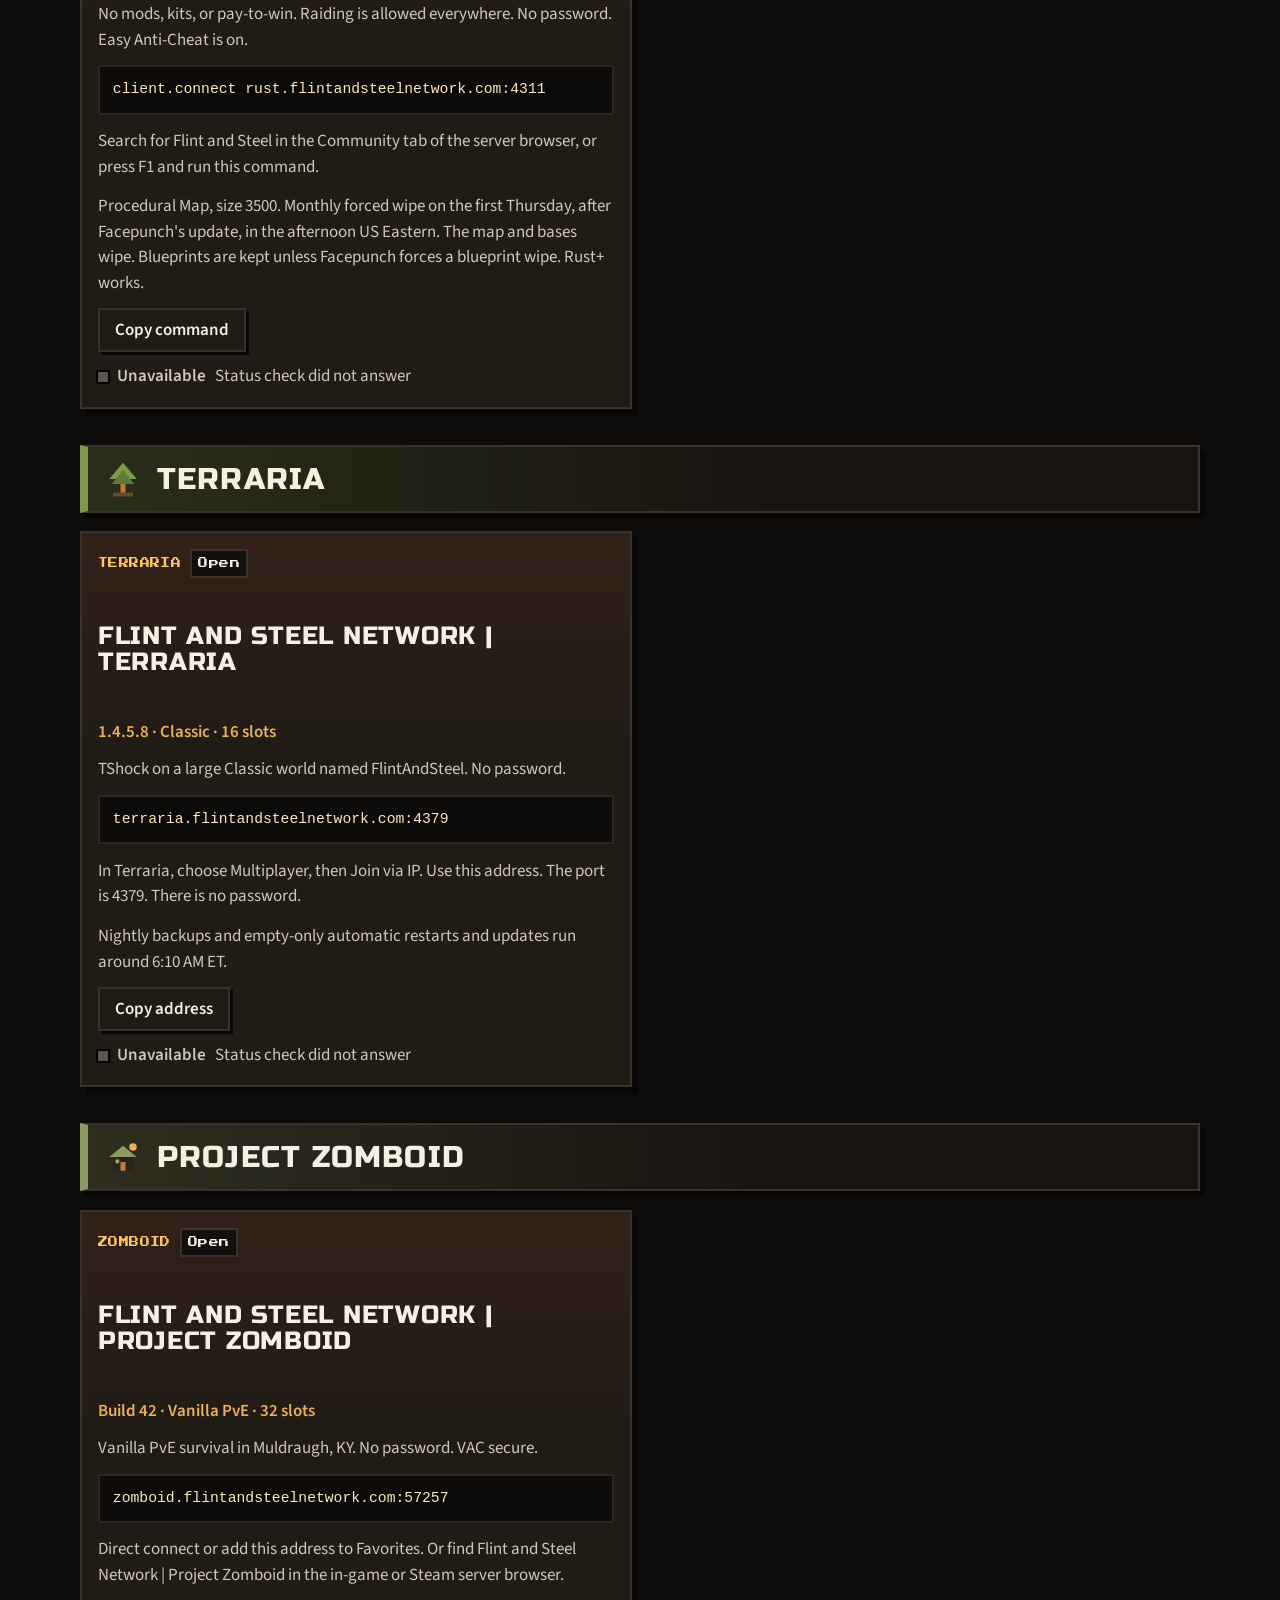
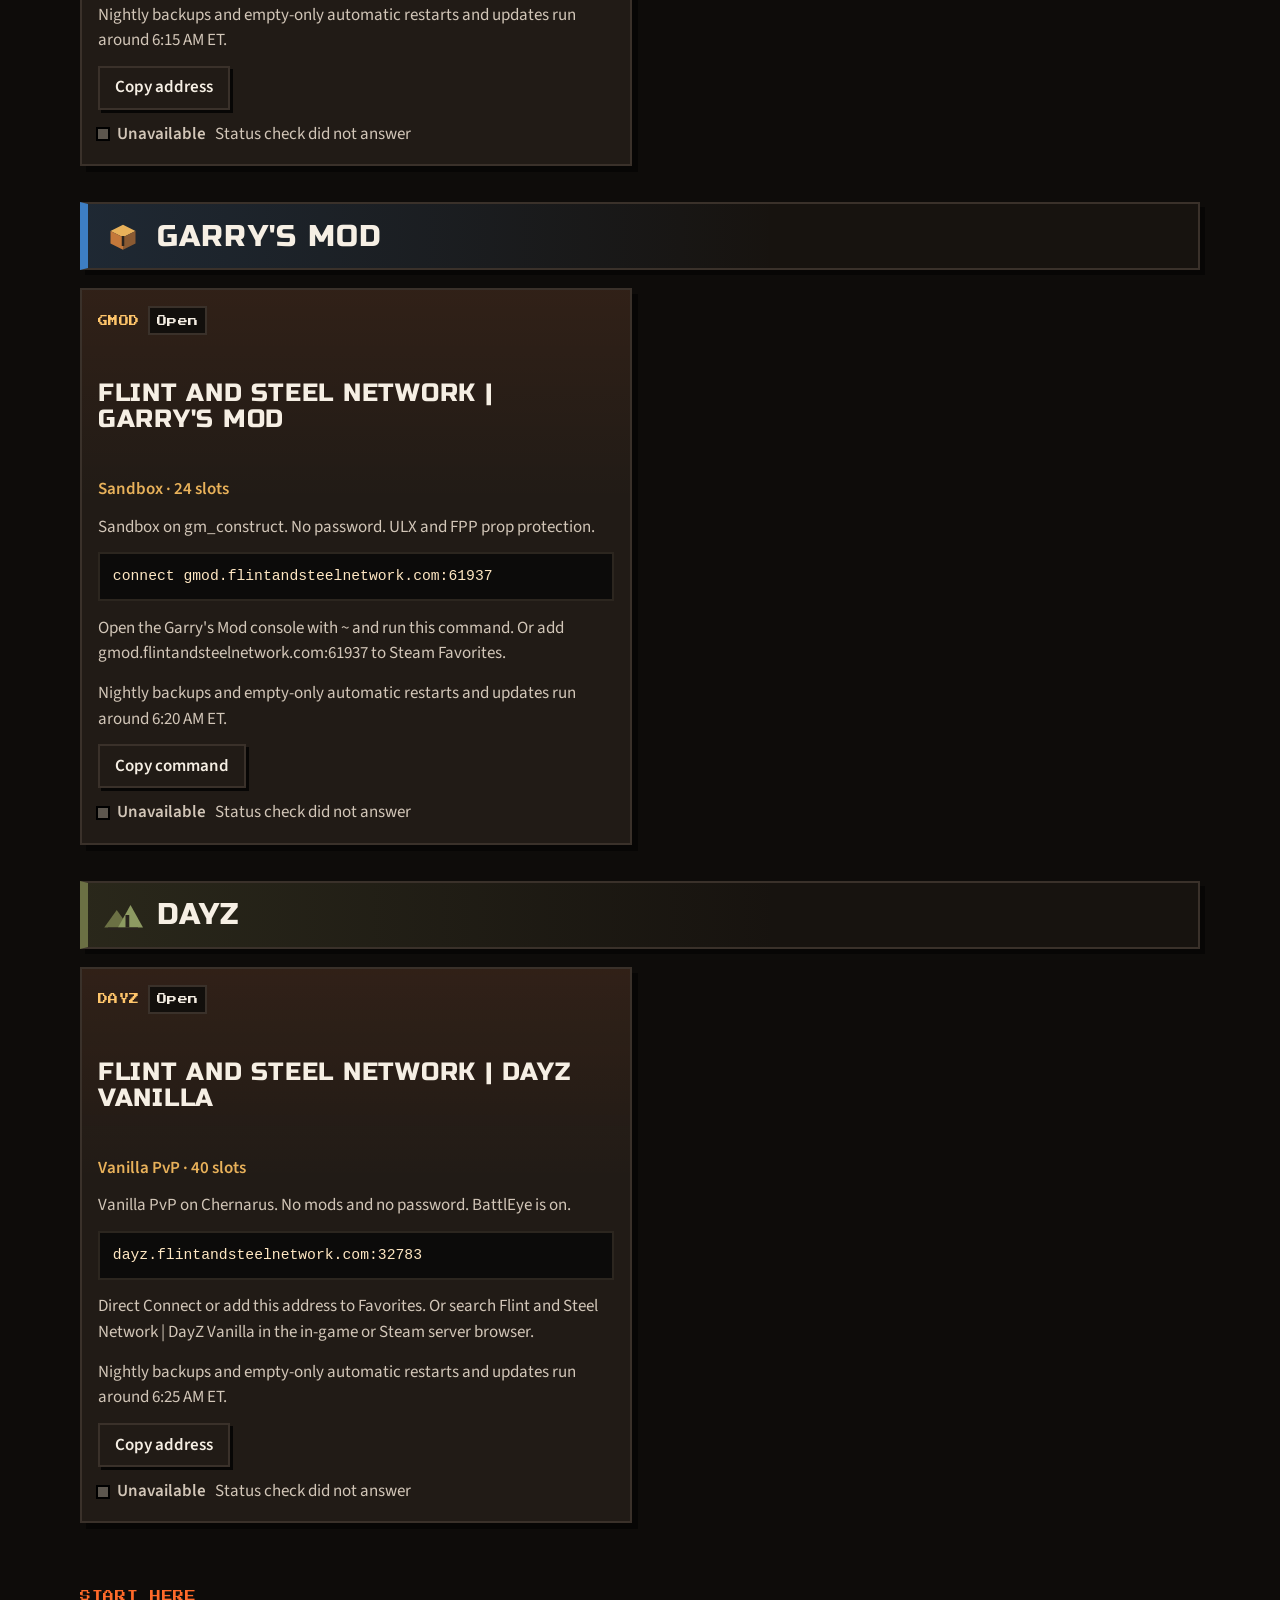
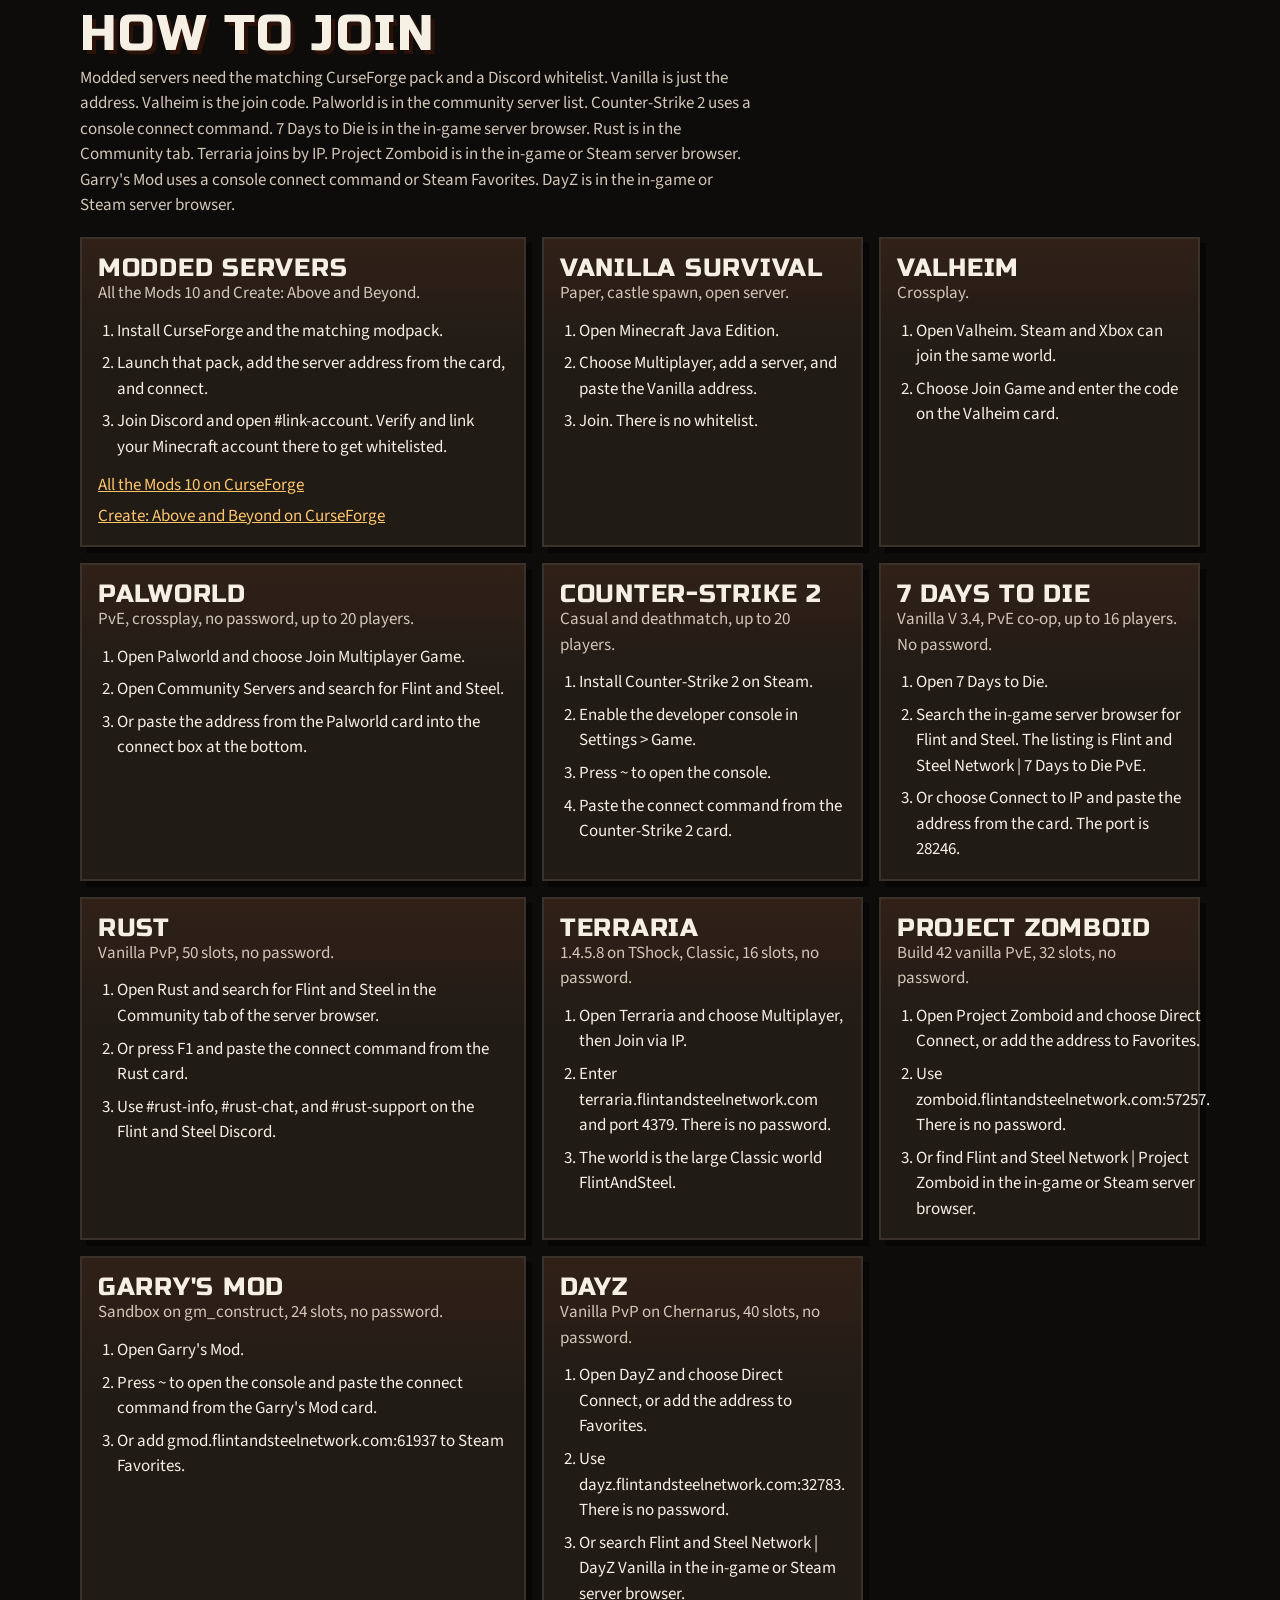
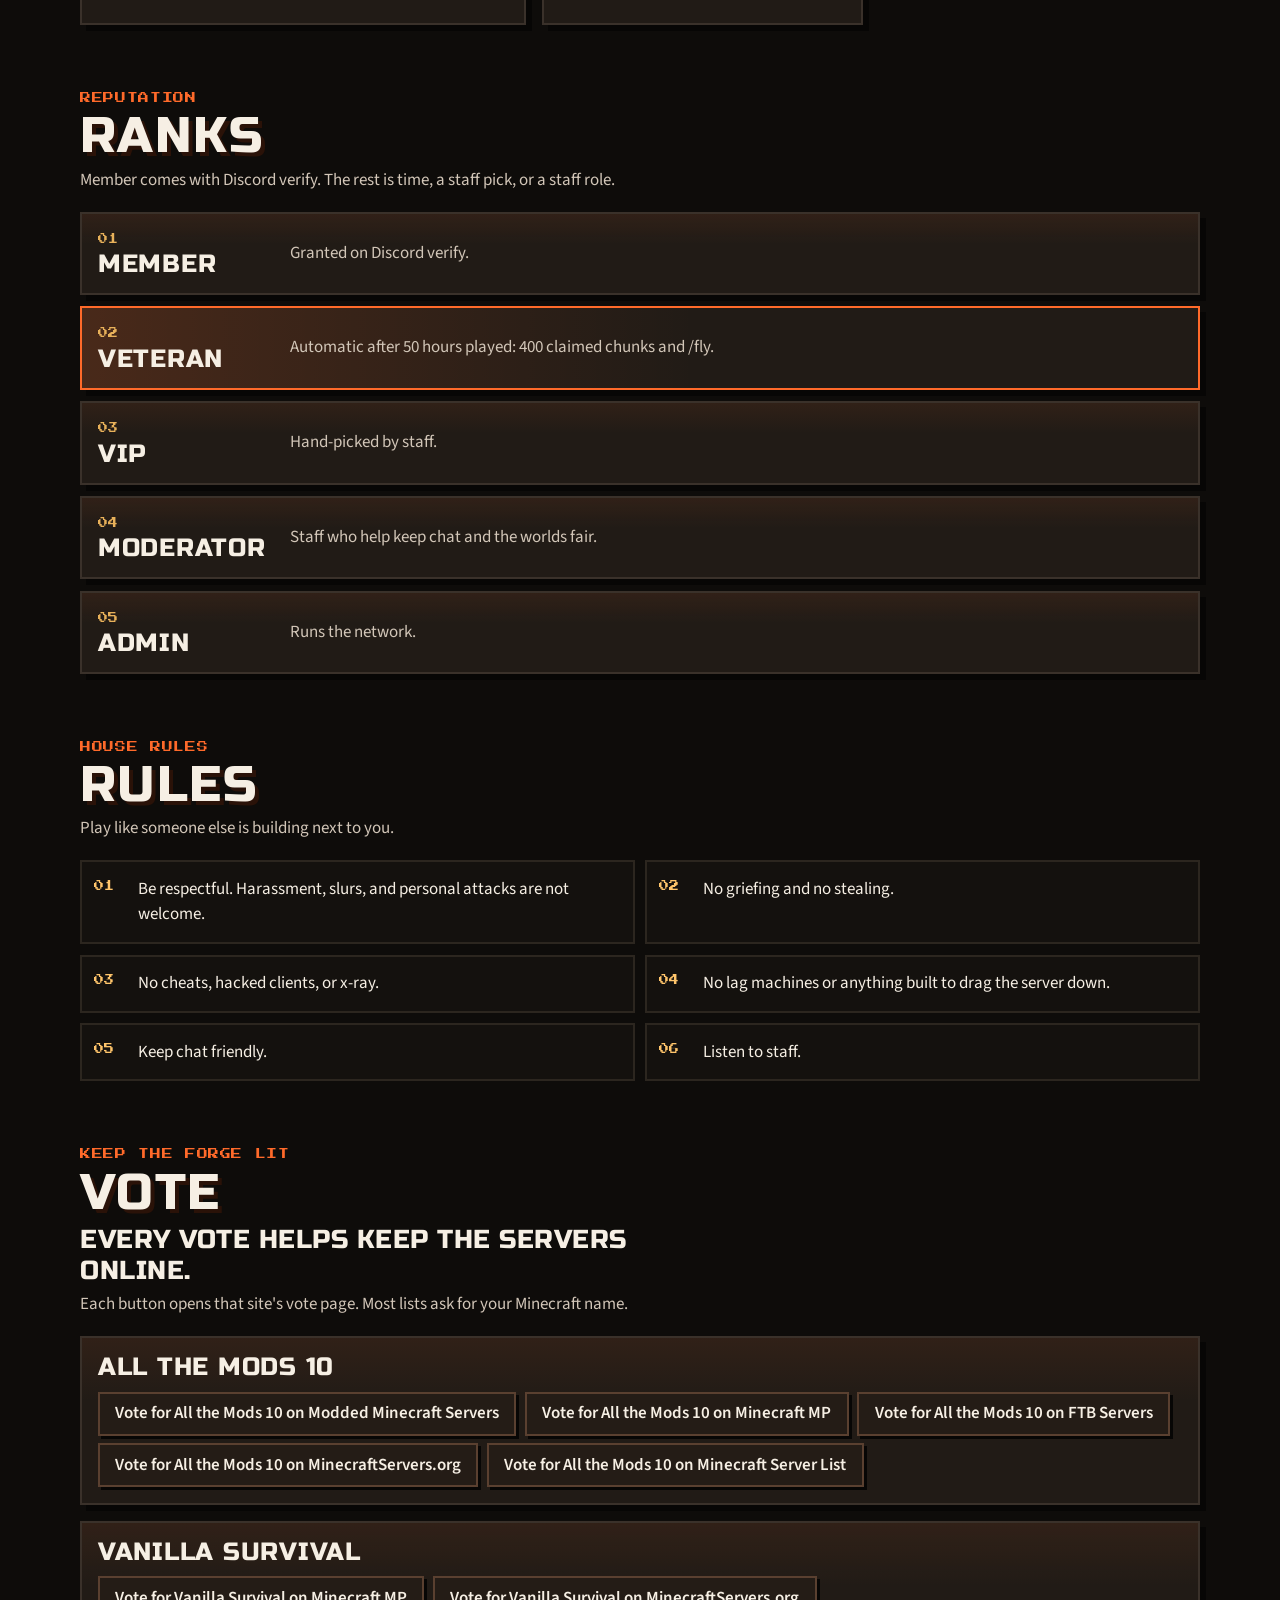
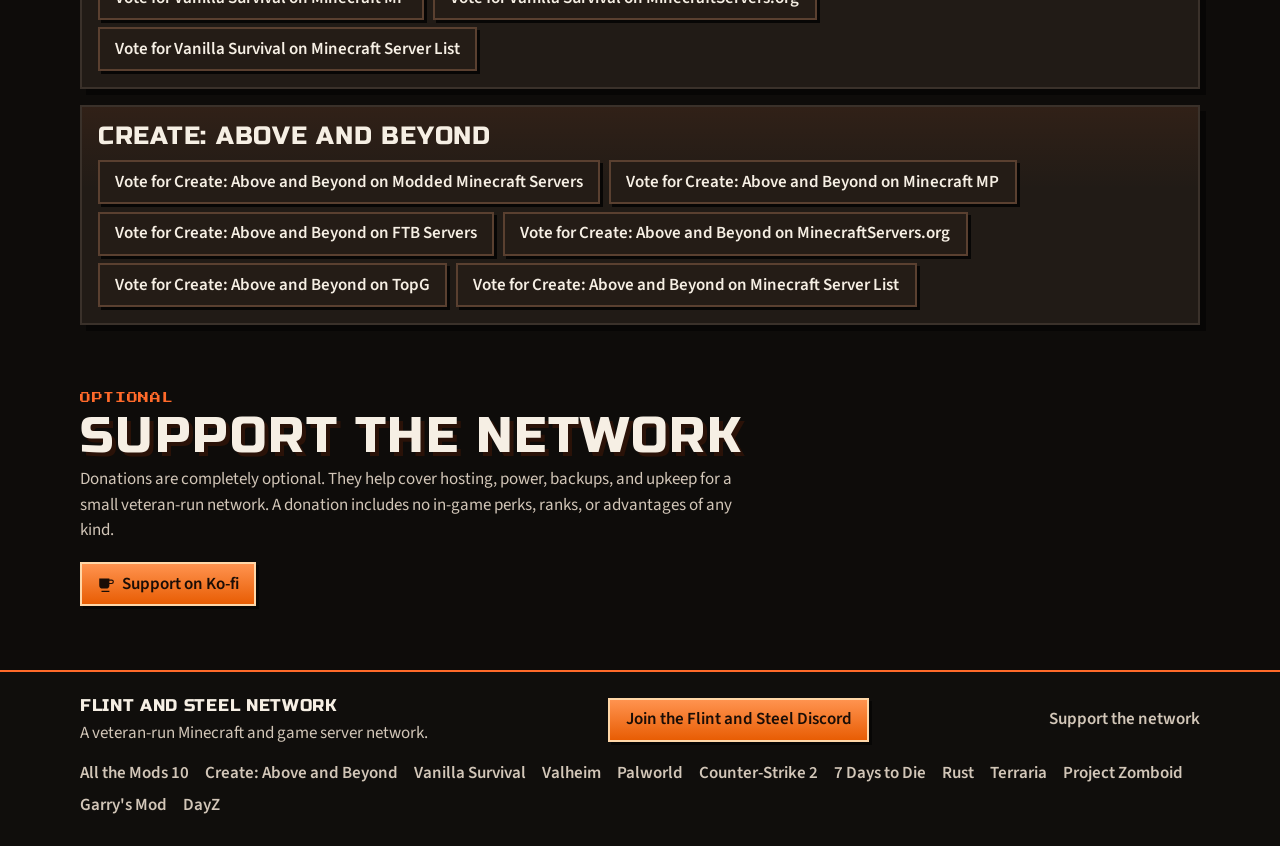
==== commit 394070f3: "Add Terraria, Project Zomboid, Garry's Mod, and DayZ. Each game gets a page in the same shape as Rus" ====
--- a/index.html
+++ b/index.html
@@ -5,14 +5,14 @@
   <meta name="viewport" content="width=device-width, initial-scale=1">
   <meta name="theme-color" content="#0e0c0a">
   <meta name="color-scheme" content="dark">
-  <title>Flint and Steel Network | Veteran-run Minecraft, Valheim, Palworld, Counter-Strike 2, 7 Days to Die, and Rust servers</title>
-  <meta name="description" content="Veteran-run Minecraft network with All the Mods 10 (ATM10), Create: Above and Beyond, vanilla survival, Valheim crossplay, Palworld PvE, Counter-Strike 2, 7 Days to Die, and Rust.">
+  <title>Flint and Steel Network | Veteran-run Minecraft, Valheim, Palworld, Counter-Strike 2, 7 Days to Die, Rust, Terraria, Project Zomboid, Garry's Mod, and DayZ servers</title>
+  <meta name="description" content="Veteran-run Minecraft network with All the Mods 10 (ATM10), Create: Above and Beyond, vanilla survival, Valheim crossplay, Palworld PvE, Counter-Strike 2, 7 Days to Die, Rust, Terraria, Project Zomboid, Garry's Mod, and DayZ.">
   <link rel="canonical" href="https://flintandsteelnetwork.com/">
   <meta property="og:type" content="website">
   <meta property="og:site_name" content="Flint and Steel Network">
   <meta property="og:locale" content="en_US">
-  <meta property="og:title" content="Flint and Steel Network | Veteran-run Minecraft, Valheim, Palworld, Counter-Strike 2, 7 Days to Die, and Rust servers">
-  <meta property="og:description" content="Veteran-run Minecraft network with All the Mods 10 (ATM10), Create: Above and Beyond, vanilla survival, Valheim crossplay, Palworld PvE, Counter-Strike 2, 7 Days to Die, and Rust.">
+  <meta property="og:title" content="Flint and Steel Network | Veteran-run Minecraft, Valheim, Palworld, Counter-Strike 2, 7 Days to Die, Rust, Terraria, Project Zomboid, Garry's Mod, and DayZ servers">
+  <meta property="og:description" content="Veteran-run Minecraft network with All the Mods 10 (ATM10), Create: Above and Beyond, vanilla survival, Valheim crossplay, Palworld PvE, Counter-Strike 2, 7 Days to Die, Rust, Terraria, Project Zomboid, Garry's Mod, and DayZ.">
   <meta property="og:url" content="https://flintandsteelnetwork.com/">
   <meta property="og:image" content="https://flintandsteelnetwork.com/images/og.png">
   <meta property="og:image:secure_url" content="https://flintandsteelnetwork.com/images/og.png">
@@ -21,8 +21,8 @@
   <meta property="og:image:height" content="630">
   <meta property="og:image:alt" content="Flint and Steel Network, a veteran-run Minecraft and game server network">
   <meta name="twitter:card" content="summary_large_image">
-  <meta name="twitter:title" content="Flint and Steel Network | Veteran-run Minecraft, Valheim, Palworld, Counter-Strike 2, 7 Days to Die, and Rust servers">
-  <meta name="twitter:description" content="Veteran-run Minecraft network with All the Mods 10 (ATM10), Create: Above and Beyond, vanilla survival, Valheim crossplay, Palworld PvE, Counter-Strike 2, 7 Days to Die, and Rust.">
+  <meta name="twitter:title" content="Flint and Steel Network | Veteran-run Minecraft, Valheim, Palworld, Counter-Strike 2, 7 Days to Die, Rust, Terraria, Project Zomboid, Garry's Mod, and DayZ servers">
+  <meta name="twitter:description" content="Veteran-run Minecraft network with All the Mods 10 (ATM10), Create: Above and Beyond, vanilla survival, Valheim crossplay, Palworld PvE, Counter-Strike 2, 7 Days to Die, Rust, Terraria, Project Zomboid, Garry's Mod, and DayZ.">
   <meta name="twitter:image" content="https://flintandsteelnetwork.com/images/og.png">
   <meta name="twitter:image:alt" content="Flint and Steel Network, a veteran-run Minecraft and game server network">
   <meta name="referrer" content="strict-origin-when-cross-origin">
@@ -61,7 +61,7 @@
         "@type": "ItemList",
         "name": "Flint and Steel servers",
         "itemListOrder": "https://schema.org/ItemListOrderAscending",
-        "numberOfItems": 8,
+        "numberOfItems": 12,
         "itemListElement": [
           {
             "@type": "ListItem",
@@ -154,6 +154,54 @@
               "description": "Vanilla Rust PvP server with no mods, kits, or pay-to-win. 50 slots, no password, Easy Anti-Cheat on. Search for Flint and Steel in the Community tab, or press F1 and run client.connect rust.flintandsteelnetwork.com:4311.",
               "gamePlatform": "Rust",
               "url": "https://flintandsteelnetwork.com/rust/"
+            }
+          },
+          {
+            "@type": "ListItem",
+            "position": 9,
+            "item": {
+              "@type": "VideoGame",
+              "name": "Flint and Steel Network | Terraria",
+              "alternateName": "Terraria",
+              "description": "Terraria 1.4.5.8 on TShock, Classic difficulty, large world FlintAndSteel, 16 slots, no password. In Terraria choose Multiplayer, then Join via IP, and use terraria.flintandsteelnetwork.com port 4379.",
+              "gamePlatform": "Terraria",
+              "url": "https://flintandsteelnetwork.com/terraria/"
+            }
+          },
+          {
+            "@type": "ListItem",
+            "position": 10,
+            "item": {
+              "@type": "VideoGame",
+              "name": "Flint and Steel Network | Project Zomboid",
+              "alternateName": "Project Zomboid",
+              "description": "Build 42 vanilla PvE survival in Muldraugh, KY. 32 slots, no password, VAC secure. Direct connect to zomboid.flintandsteelnetwork.com:57257, or find Flint and Steel Network | Project Zomboid in the in-game or Steam server browser.",
+              "gamePlatform": "Project Zomboid",
+              "url": "https://flintandsteelnetwork.com/zomboid/"
+            }
+          },
+          {
+            "@type": "ListItem",
+            "position": 11,
+            "item": {
+              "@type": "VideoGame",
+              "name": "Flint and Steel Network | Garry's Mod",
+              "alternateName": "Garry's Mod",
+              "description": "Sandbox on gm_construct, 24 slots, no password, with ULX and FPP prop protection. Open the console and run connect gmod.flintandsteelnetwork.com:61937, or add that address to Steam Favorites.",
+              "gamePlatform": "Garry's Mod",
+              "url": "https://flintandsteelnetwork.com/gmod/"
+            }
+          },
+          {
+            "@type": "ListItem",
+            "position": 12,
+            "item": {
+              "@type": "VideoGame",
+              "name": "Flint and Steel Network | DayZ Vanilla",
+              "alternateName": "DayZ",
+              "description": "Vanilla PvP survival on Chernarus, 40 slots, no password, BattlEye enabled, no mods. Direct connect to dayz.flintandsteelnetwork.com:32783, or search Flint and Steel Network | DayZ Vanilla in the in-game or Steam server browser.",
+              "gamePlatform": "DayZ",
+              "url": "https://flintandsteelnetwork.com/dayz/"
             }
           }
         ]
@@ -209,7 +257,7 @@
         <p class="network" aria-hidden="true">Network</p>
         <p class="tagline">Strike a spark. Stay for the build.</p>
         <p class="about-line">A veteran-run Minecraft and game server network.</p>
-        <p class="lede">All the Mods 10, Create: Above and Beyond, an open vanilla world, a Valheim crossplay server, a Palworld PvE server, Counter-Strike 2, 7 Days to Die, and Rust.</p>
+        <p class="lede">All the Mods 10, Create: Above and Beyond, an open vanilla world, a Valheim crossplay server, a Palworld PvE server, Counter-Strike 2, 7 Days to Die, Rust, Terraria, Project Zomboid, Garry's Mod, and DayZ.</p>
         <div class="hero-actions">
           <a class="btn btn-ember" href="https://discord.gg/zWJfDJQcgP" target="_blank" rel="noopener noreferrer">Join the Flint and Steel Discord<span class="sr-only"> (opens in a new tab)</span></a>
           <a class="btn btn-steel" href="#servers">See the servers</a>
@@ -227,7 +275,7 @@
           </div>
         </div>
         <ul class="hero-facts">
-          <li>Minecraft, Valheim, Palworld, Counter-Strike 2, 7 Days to Die, and Rust</li>
+          <li>Minecraft, Valheim, Palworld, Counter-Strike 2, 7 Days to Die, Rust, Terraria, Project Zomboid, Garry's Mod, and DayZ</li>
           <li>Discord whitelist</li>
           <li>Veteran-run</li>
         </ul>
@@ -245,7 +293,7 @@
           <button type="button" class="btn btn-steel" id="refresh-status">Refresh status</button>
         </div>
       </div>
-      <p class="section-intro">Minecraft cards check in live. Copy an address, or open a map where we have one. Valheim uses a join code. Palworld is in the community server list. Counter-Strike 2 uses a console connect command. 7 Days to Die is in the in-game server browser. Rust is in the Community tab.</p>
+      <p class="section-intro">Minecraft cards check in live. Copy an address, or open a map where we have one. Valheim uses a join code. Palworld is in the community server list. Counter-Strike 2 uses a console connect command. 7 Days to Die is in the in-game server browser. Rust is in the Community tab. Terraria joins by IP. Project Zomboid is in the in-game or Steam server browser. Garry's Mod uses a console connect command or Steam Favorites. DayZ is in the in-game or Steam server browser.</p>
       <p class="game-jumps">
         <a href="#minecraft">Minecraft</a>
         <a href="#valheim">Valheim</a>
@@ -253,6 +301,10 @@
         <a href="#cs2">Counter-Strike 2</a>
         <a href="#7dtd">7 Days to Die</a>
         <a href="#rust">Rust</a>
+        <a href="#terraria">Terraria</a>
+        <a href="#zomboid">Project Zomboid</a>
+        <a href="#gmod">Garry's Mod</a>
+        <a href="#dayz">DayZ</a>
       </p>
       <p class="checked" id="status-checked">Checking servers…</p>
       <section class="game-group" id="minecraft" aria-labelledby="minecraft-title">
@@ -507,12 +559,153 @@
         </article>
         </div>
       </section>
+
+      <section class="game-group" id="terraria" aria-labelledby="terraria-title">
+        <div class="game-banner game-banner-terraria">
+          <svg class="game-emblem" viewBox="0 0 32 32" aria-hidden="true">
+            <polygon points="16,3 27,16 5,16" fill="#7d9a4a"/>
+            <polygon points="16,9 25,20 7,20" fill="#5f7a38"/>
+            <rect x="14" y="20" width="4" height="7" fill="#c4783a"/>
+            <rect x="8" y="27" width="16" height="3" fill="#6b4a2a"/>
+          </svg>
+          <h3 id="terraria-title">Terraria</h3>
+        </div>
+        <div class="server-grid">
+        <article class="server-card" data-server="terraria" data-game="terraria" data-address="terraria.flintandsteelnetwork.com:4379">
+          <div class="card-kicker">
+            <span class="code">TERRARIA</span>
+            <span class="chip">Open</span>
+          </div>
+          <h4><a href="/terraria/">Flint and Steel Network | Terraria</a></h4>
+          <p class="platform">1.4.5.8 · Classic · 16 slots</p>
+          <p class="blurb">TShock on a large Classic world named FlintAndSteel. No password.</p>
+          <code class="address">terraria.<wbr>flintandsteelnetwork.<wbr>com:4379</code>
+          <p class="instructions">In Terraria, choose Multiplayer, then Join via IP. Use this address. The port is 4379. There is no password.</p>
+          <p class="note">Nightly backups and empty-only automatic restarts and updates run around 6:10 AM ET.</p>
+          <div class="card-actions">
+            <button type="button" class="btn btn-steel btn-copy" data-copy="terraria.flintandsteelnetwork.com:4379" data-copy-what="Terraria address">Copy address</button>
+          </div>
+          <p class="status is-checking" data-status>
+            <span class="lamp" aria-hidden="true"></span>
+            <span class="status-label">Checking</span>
+            <span class="status-meta">Asking the server</span>
+          </p>
+          <span class="sr-only" data-announce aria-live="polite"></span>
+        </article>
+        </div>
+      </section>
+
+      <section class="game-group" id="zomboid" aria-labelledby="zomboid-title">
+        <div class="game-banner game-banner-zomboid">
+          <svg class="game-emblem" viewBox="0 0 32 32" aria-hidden="true">
+            <circle cx="24" cy="8" r="3" fill="#e8b15a"/>
+            <polygon points="5,16 16,7 27,16" fill="#8d9a62"/>
+            <rect x="8" y="16" width="16" height="11" fill="#2a241e"/>
+            <rect x="14" y="20" width="4" height="7" fill="#c4783a"/>
+            <rect x="10" y="18" width="3" height="3" fill="#9aaa6a"/>
+          </svg>
+          <h3 id="zomboid-title">Project Zomboid</h3>
+        </div>
+        <div class="server-grid">
+        <article class="server-card" data-server="zomboid" data-game="zomboid" data-address="zomboid.flintandsteelnetwork.com:57257">
+          <div class="card-kicker">
+            <span class="code">ZOMBOID</span>
+            <span class="chip">Open</span>
+          </div>
+          <h4><a href="/zomboid/">Flint and Steel Network | Project Zomboid</a></h4>
+          <p class="platform">Build 42 · Vanilla PvE · 32 slots</p>
+          <p class="blurb">Vanilla PvE survival in Muldraugh, KY. No password. VAC secure.</p>
+          <code class="address">zomboid.<wbr>flintandsteelnetwork.<wbr>com:57257</code>
+          <p class="instructions">Direct connect or add this address to Favorites. Or find Flint and Steel Network | Project Zomboid in the in-game or Steam server browser.</p>
+          <p class="note">Nightly backups and empty-only automatic restarts and updates run around 6:15 AM ET.</p>
+          <div class="card-actions">
+            <button type="button" class="btn btn-steel btn-copy" data-copy="zomboid.flintandsteelnetwork.com:57257" data-copy-what="Project Zomboid address">Copy address</button>
+          </div>
+          <p class="status is-checking" data-status>
+            <span class="lamp" aria-hidden="true"></span>
+            <span class="status-label">Checking</span>
+            <span class="status-meta">Asking the server</span>
+          </p>
+          <span class="sr-only" data-announce aria-live="polite"></span>
+        </article>
+        </div>
+      </section>
+
+      <section class="game-group" id="gmod" aria-labelledby="gmod-title">
+        <div class="game-banner game-banner-gmod">
+          <svg class="game-emblem" viewBox="0 0 32 32" aria-hidden="true">
+            <polygon points="6,12 16,7 26,12 16,17" fill="#e8b15a"/>
+            <polygon points="6,12 16,17 16,27 6,22" fill="#c4783a"/>
+            <polygon points="26,12 16,17 16,27 26,22" fill="#8a5a32"/>
+            <rect x="15" y="16" width="2" height="8" fill="#2a241e"/>
+          </svg>
+          <h3 id="gmod-title">Garry's Mod</h3>
+        </div>
+        <div class="server-grid">
+        <article class="server-card" data-server="gmod" data-game="gmod" data-address="gmod.flintandsteelnetwork.com:61937">
+          <div class="card-kicker">
+            <span class="code">GMOD</span>
+            <span class="chip">Open</span>
+          </div>
+          <h4><a href="/gmod/">Flint and Steel Network | Garry's Mod</a></h4>
+          <p class="platform">Sandbox · 24 slots</p>
+          <p class="blurb">Sandbox on gm_construct. No password. ULX and FPP prop protection.</p>
+          <code class="address">connect gmod.<wbr>flintandsteelnetwork.<wbr>com:61937</code>
+          <p class="instructions">Open the Garry's Mod console with ~ and run this command. Or add gmod.flintandsteelnetwork.com:61937 to Steam Favorites.</p>
+          <p class="note">Nightly backups and empty-only automatic restarts and updates run around 6:20 AM ET.</p>
+          <div class="card-actions">
+            <button type="button" class="btn btn-steel btn-copy" data-copy="connect gmod.flintandsteelnetwork.com:61937" data-copy-what="Garry's Mod connect command">Copy command</button>
+          </div>
+          <p class="status is-checking" data-status>
+            <span class="lamp" aria-hidden="true"></span>
+            <span class="status-label">Checking</span>
+            <span class="status-meta">Asking the server</span>
+          </p>
+          <span class="sr-only" data-announce aria-live="polite"></span>
+        </article>
+        </div>
+      </section>
+
+      <section class="game-group" id="dayz" aria-labelledby="dayz-title">
+        <div class="game-banner game-banner-dayz">
+          <svg class="game-emblem" viewBox="0 0 32 32" aria-hidden="true">
+            <polygon points="1,26 11,12 21,26" fill="#6b7044"/>
+            <polygon points="12,26 22,8 32,26" fill="#8d9a62"/>
+            <rect x="18" y="16" width="3" height="10" fill="#2a241e"/>
+            <rect x="4" y="26" width="24" height="2" fill="#2a241e"/>
+          </svg>
+          <h3 id="dayz-title">DayZ</h3>
+        </div>
+        <div class="server-grid">
+        <article class="server-card" data-server="dayz" data-game="dayz" data-address="dayz.flintandsteelnetwork.com:32783">
+          <div class="card-kicker">
+            <span class="code">DAYZ</span>
+            <span class="chip">Open</span>
+          </div>
+          <h4><a href="/dayz/">Flint and Steel Network | DayZ Vanilla</a></h4>
+          <p class="platform">Vanilla PvP · 40 slots</p>
+          <p class="blurb">Vanilla PvP on Chernarus. No mods and no password. BattlEye is on.</p>
+          <code class="address">dayz.<wbr>flintandsteelnetwork.<wbr>com:32783</code>
+          <p class="instructions">Direct Connect or add this address to Favorites. Or search Flint and Steel Network | DayZ Vanilla in the in-game or Steam server browser.</p>
+          <p class="note">Nightly backups and empty-only automatic restarts and updates run around 6:25 AM ET.</p>
+          <div class="card-actions">
+            <button type="button" class="btn btn-steel btn-copy" data-copy="dayz.flintandsteelnetwork.com:32783" data-copy-what="DayZ address">Copy address</button>
+          </div>
+          <p class="status is-checking" data-status>
+            <span class="lamp" aria-hidden="true"></span>
+            <span class="status-label">Checking</span>
+            <span class="status-meta">Asking the server</span>
+          </p>
+          <span class="sr-only" data-announce aria-live="polite"></span>
+        </article>
+        </div>
+      </section>
     </section>
 
     <section class="section" id="join">
       <p class="kicker">Start here</p>
       <h2>How to join</h2>
-      <p class="section-intro">Modded servers need the matching CurseForge pack and a Discord whitelist. Vanilla is just the address. Valheim is the join code. Palworld is in the community server list. Counter-Strike 2 uses a console connect command. 7 Days to Die is in the in-game server browser. Rust is in the Community tab.</p>
+      <p class="section-intro">Modded servers need the matching CurseForge pack and a Discord whitelist. Vanilla is just the address. Valheim is the join code. Palworld is in the community server list. Counter-Strike 2 uses a console connect command. 7 Days to Die is in the in-game server browser. Rust is in the Community tab. Terraria joins by IP. Project Zomboid is in the in-game or Steam server browser. Garry's Mod uses a console connect command or Steam Favorites. DayZ is in the in-game or Steam server browser.</p>
       <div class="join-grid">
         <article class="join-track">
           <h3>Modded servers</h3>
@@ -579,6 +772,42 @@
             <li>Open Rust and search for Flint and Steel in the Community tab of the server browser.</li>
             <li>Or press F1 and paste the connect command from the Rust card.</li>
             <li>Use #rust-info, #rust-chat, and #rust-support on the Flint and Steel Discord.</li>
+          </ol>
+        </article>
+        <article class="join-track">
+          <h3>Terraria</h3>
+          <p class="track-detail">1.4.5.8 on TShock, Classic, 16 slots, no password.</p>
+          <ol>
+            <li>Open Terraria and choose Multiplayer, then Join via IP.</li>
+            <li>Enter terraria.flintandsteelnetwork.com and port 4379. There is no password.</li>
+            <li>The world is the large Classic world FlintAndSteel.</li>
+          </ol>
+        </article>
+        <article class="join-track">
+          <h3>Project Zomboid</h3>
+          <p class="track-detail">Build 42 vanilla PvE, 32 slots, no password.</p>
+          <ol>
+            <li>Open Project Zomboid and choose Direct Connect, or add the address to Favorites.</li>
+            <li>Use zomboid.flintandsteelnetwork.com:57257. There is no password.</li>
+            <li>Or find Flint and Steel Network | Project Zomboid in the in-game or Steam server browser.</li>
+          </ol>
+        </article>
+        <article class="join-track">
+          <h3>Garry's Mod</h3>
+          <p class="track-detail">Sandbox on gm_construct, 24 slots, no password.</p>
+          <ol>
+            <li>Open Garry's Mod.</li>
+            <li>Press ~ to open the console and paste the connect command from the Garry's Mod card.</li>
+            <li>Or add gmod.flintandsteelnetwork.com:61937 to Steam Favorites.</li>
+          </ol>
+        </article>
+        <article class="join-track">
+          <h3>DayZ</h3>
+          <p class="track-detail">Vanilla PvP on Chernarus, 40 slots, no password.</p>
+          <ol>
+            <li>Open DayZ and choose Direct Connect, or add the address to Favorites.</li>
+            <li>Use dayz.flintandsteelnetwork.com:32783. There is no password.</li>
+            <li>Or search Flint and Steel Network | DayZ Vanilla in the in-game or Steam server browser.</li>
           </ol>
         </article>
       </div>
@@ -694,6 +923,10 @@
         <a href="/cs2/">Counter-Strike 2</a>
         <a href="/7-days-to-die/">7 Days to Die</a>
         <a href="/rust/">Rust</a>
+        <a href="/terraria/">Terraria</a>
+        <a href="/zomboid/">Project Zomboid</a>
+        <a href="/gmod/">Garry's Mod</a>
+        <a href="/dayz/">DayZ</a>
       </nav>
     </div>
   </footer>
--- a/css/site.css
+++ b/css/site.css
@@ -595,6 +595,34 @@
     #17130f;
 }
 
+.game-banner-terraria {
+  border-left-color: #7d9a4a;
+  background:
+    linear-gradient(90deg, rgba(125, 154, 74, 0.2), transparent 62%),
+    #17130f;
+}
+
+.game-banner-zomboid {
+  border-left-color: #8d9a62;
+  background:
+    linear-gradient(90deg, rgba(141, 154, 98, 0.2), transparent 62%),
+    #17130f;
+}
+
+.game-banner-gmod {
+  border-left-color: #3d7ec4;
+  background:
+    linear-gradient(90deg, rgba(61, 126, 196, 0.2), transparent 62%),
+    #17130f;
+}
+
+.game-banner-dayz {
+  border-left-color: #6b7044;
+  background:
+    linear-gradient(90deg, rgba(107, 112, 68, 0.22), transparent 62%),
+    #17130f;
+}
+
 .game-emblem {
   width: 40px;
   height: 40px;
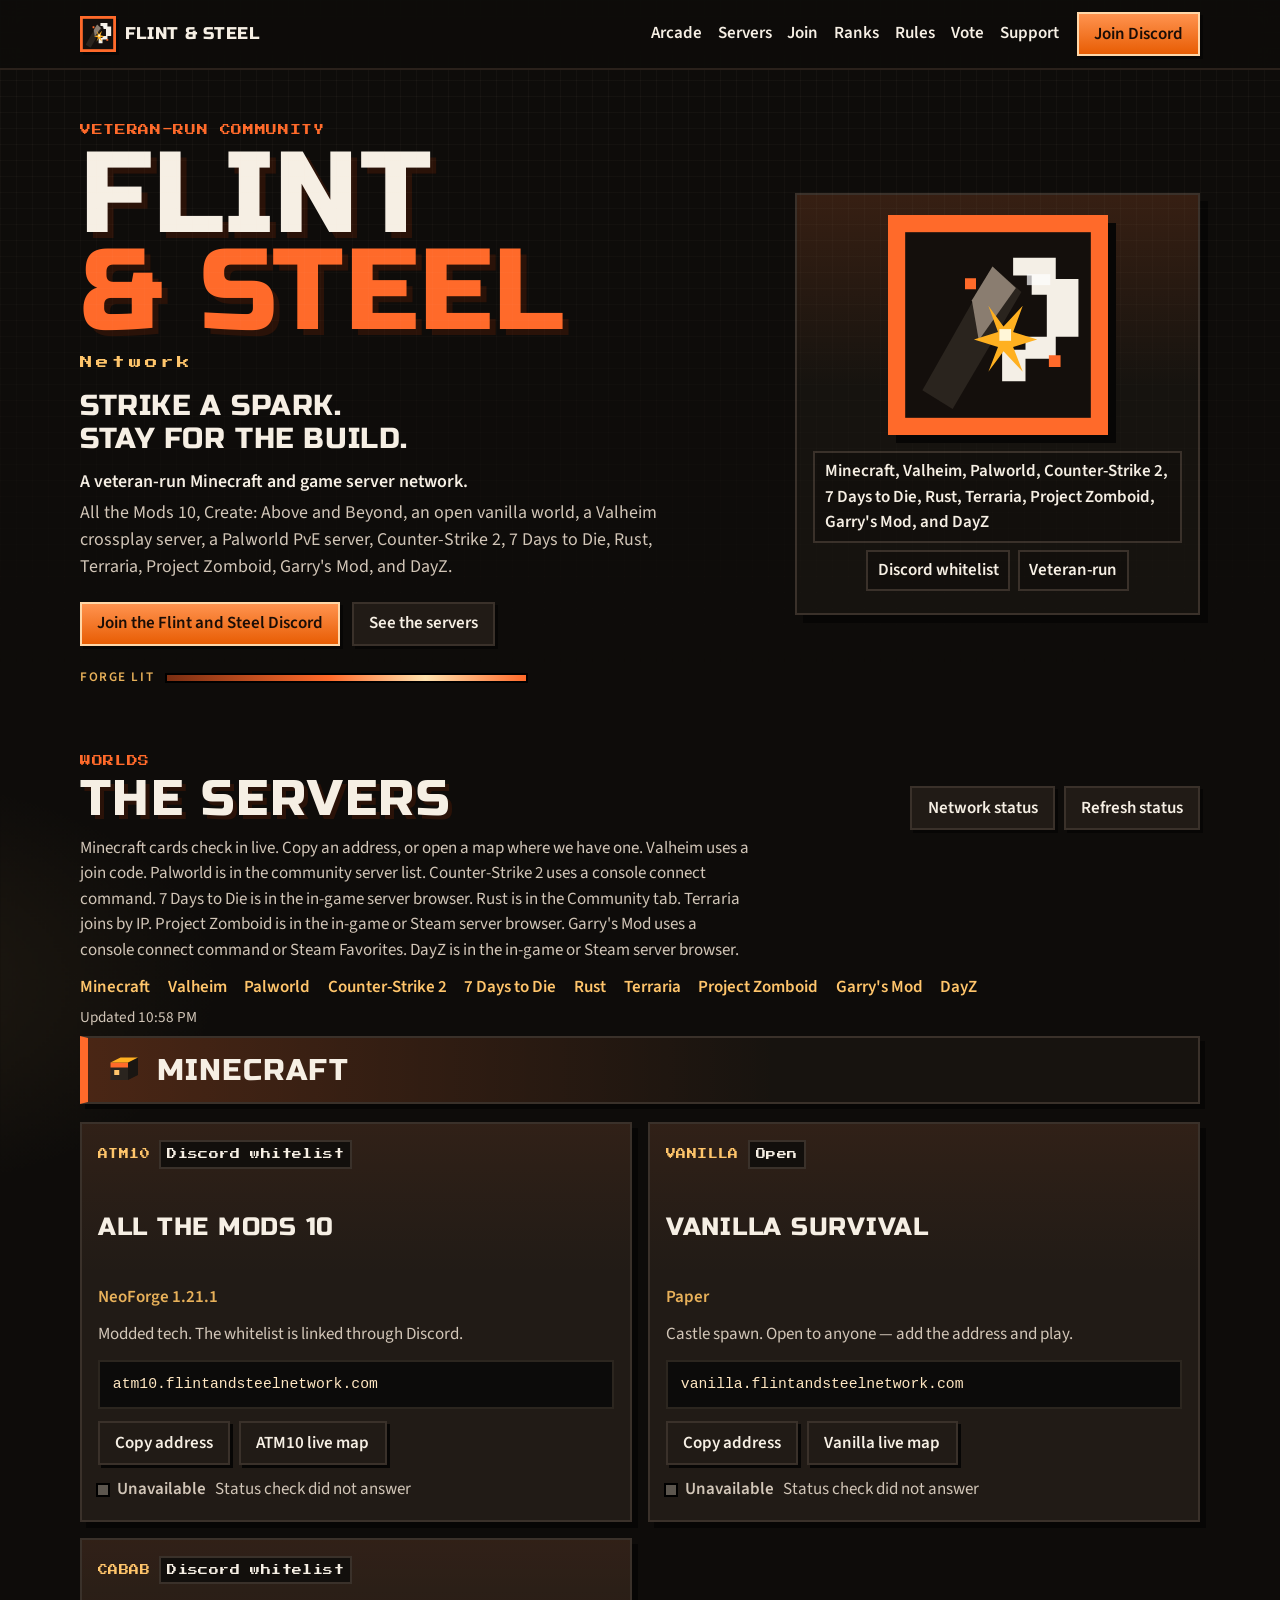
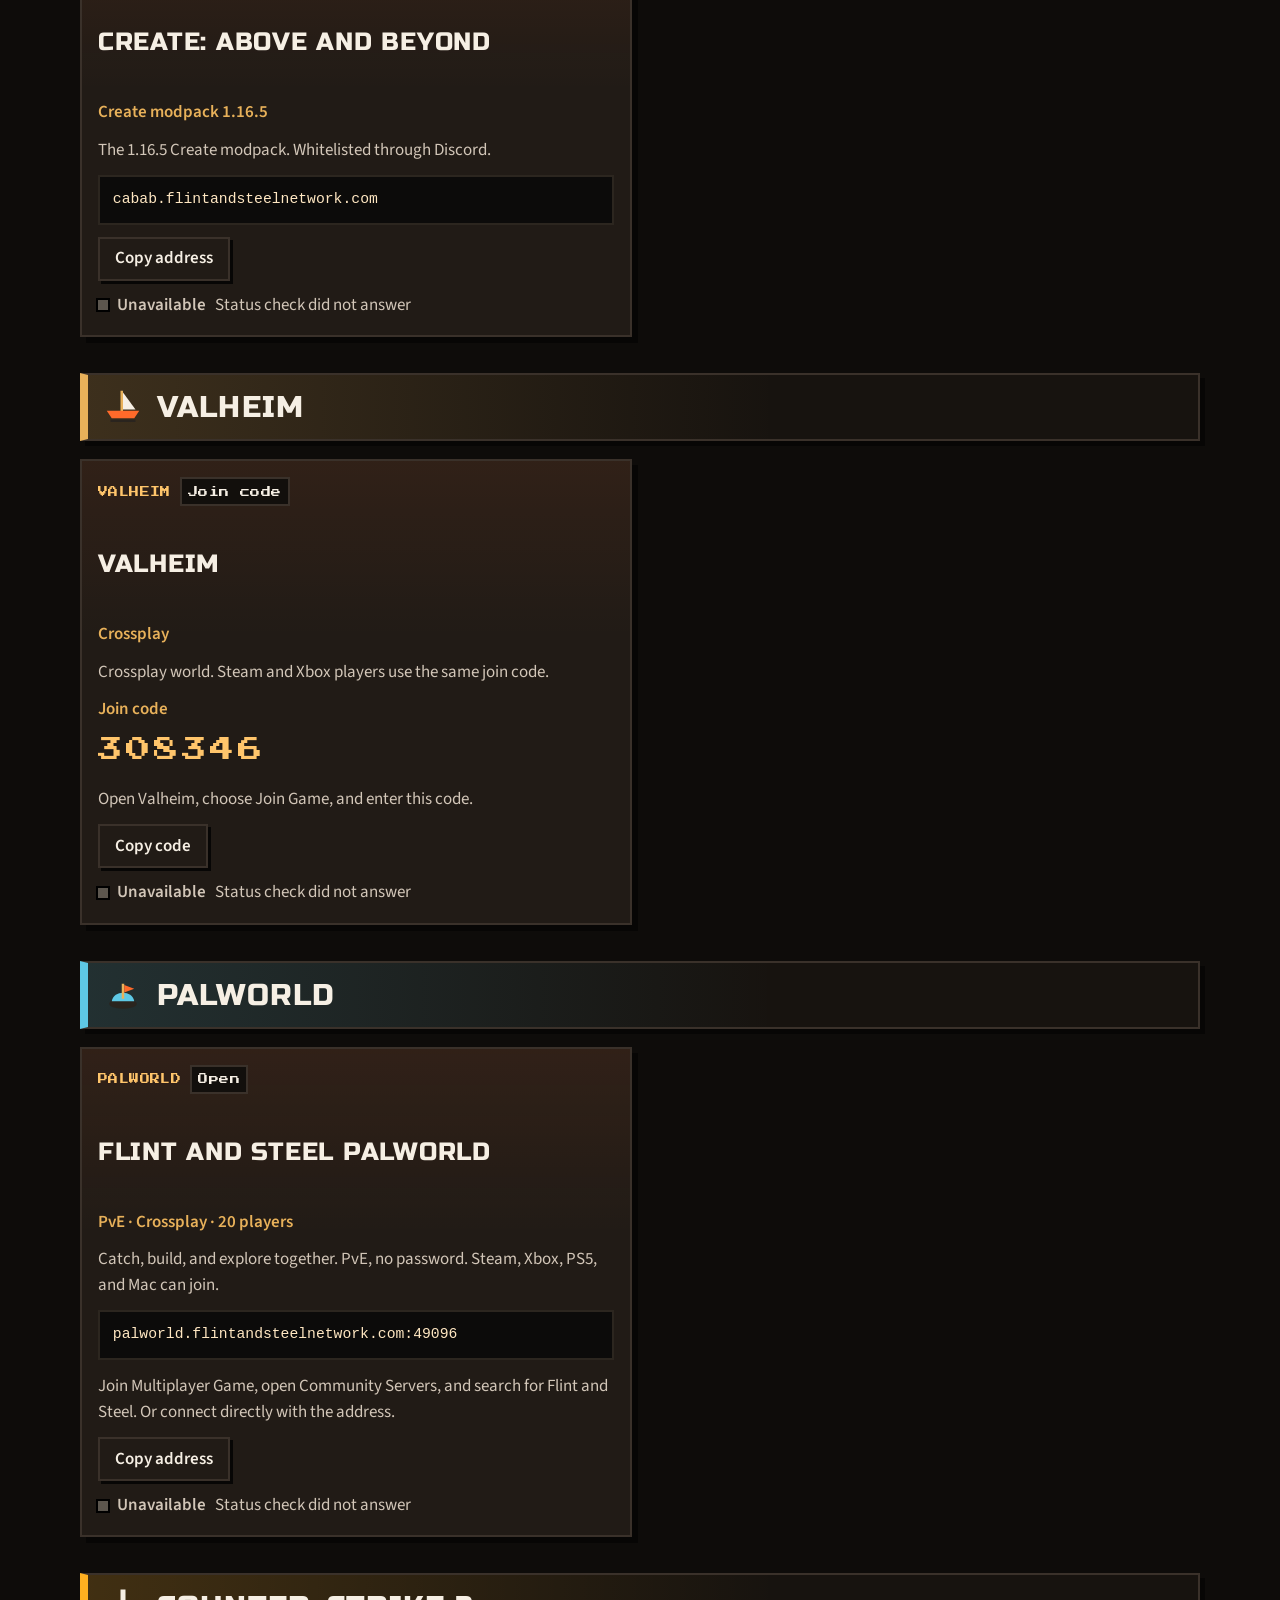
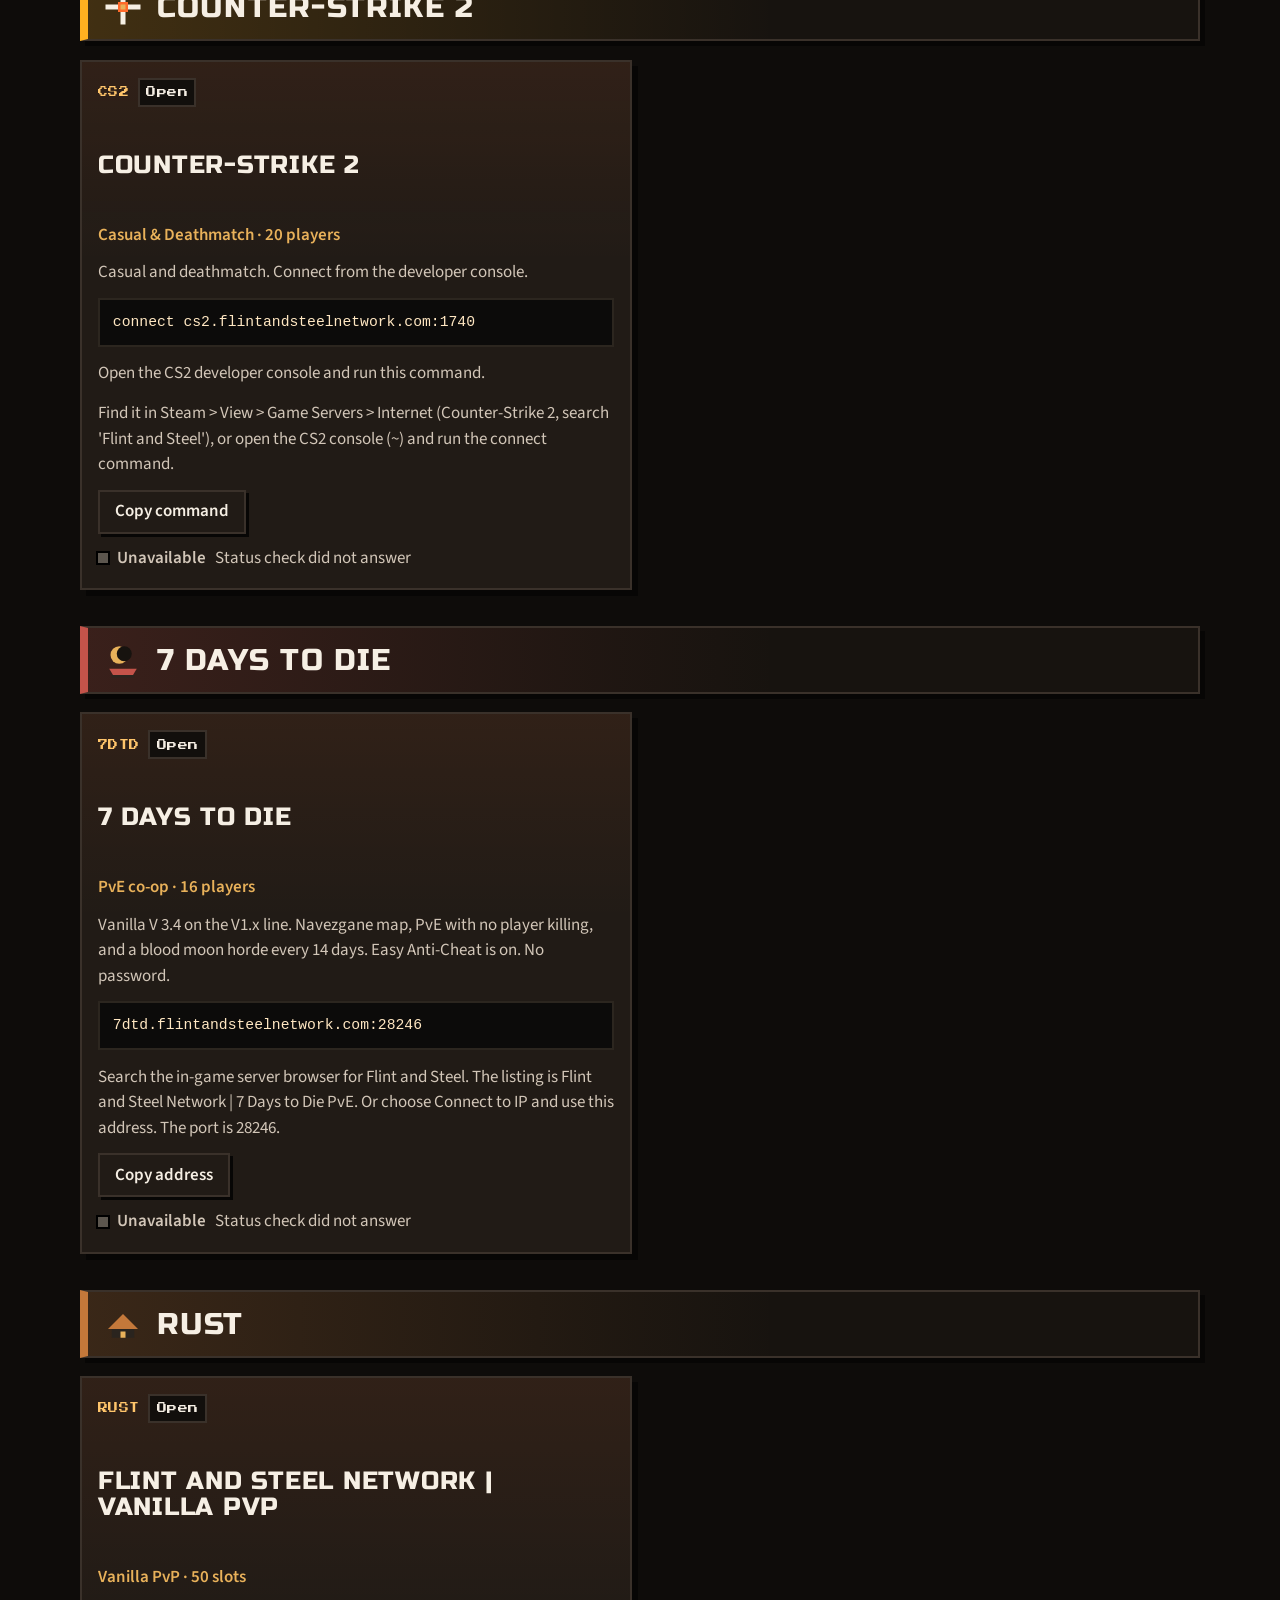
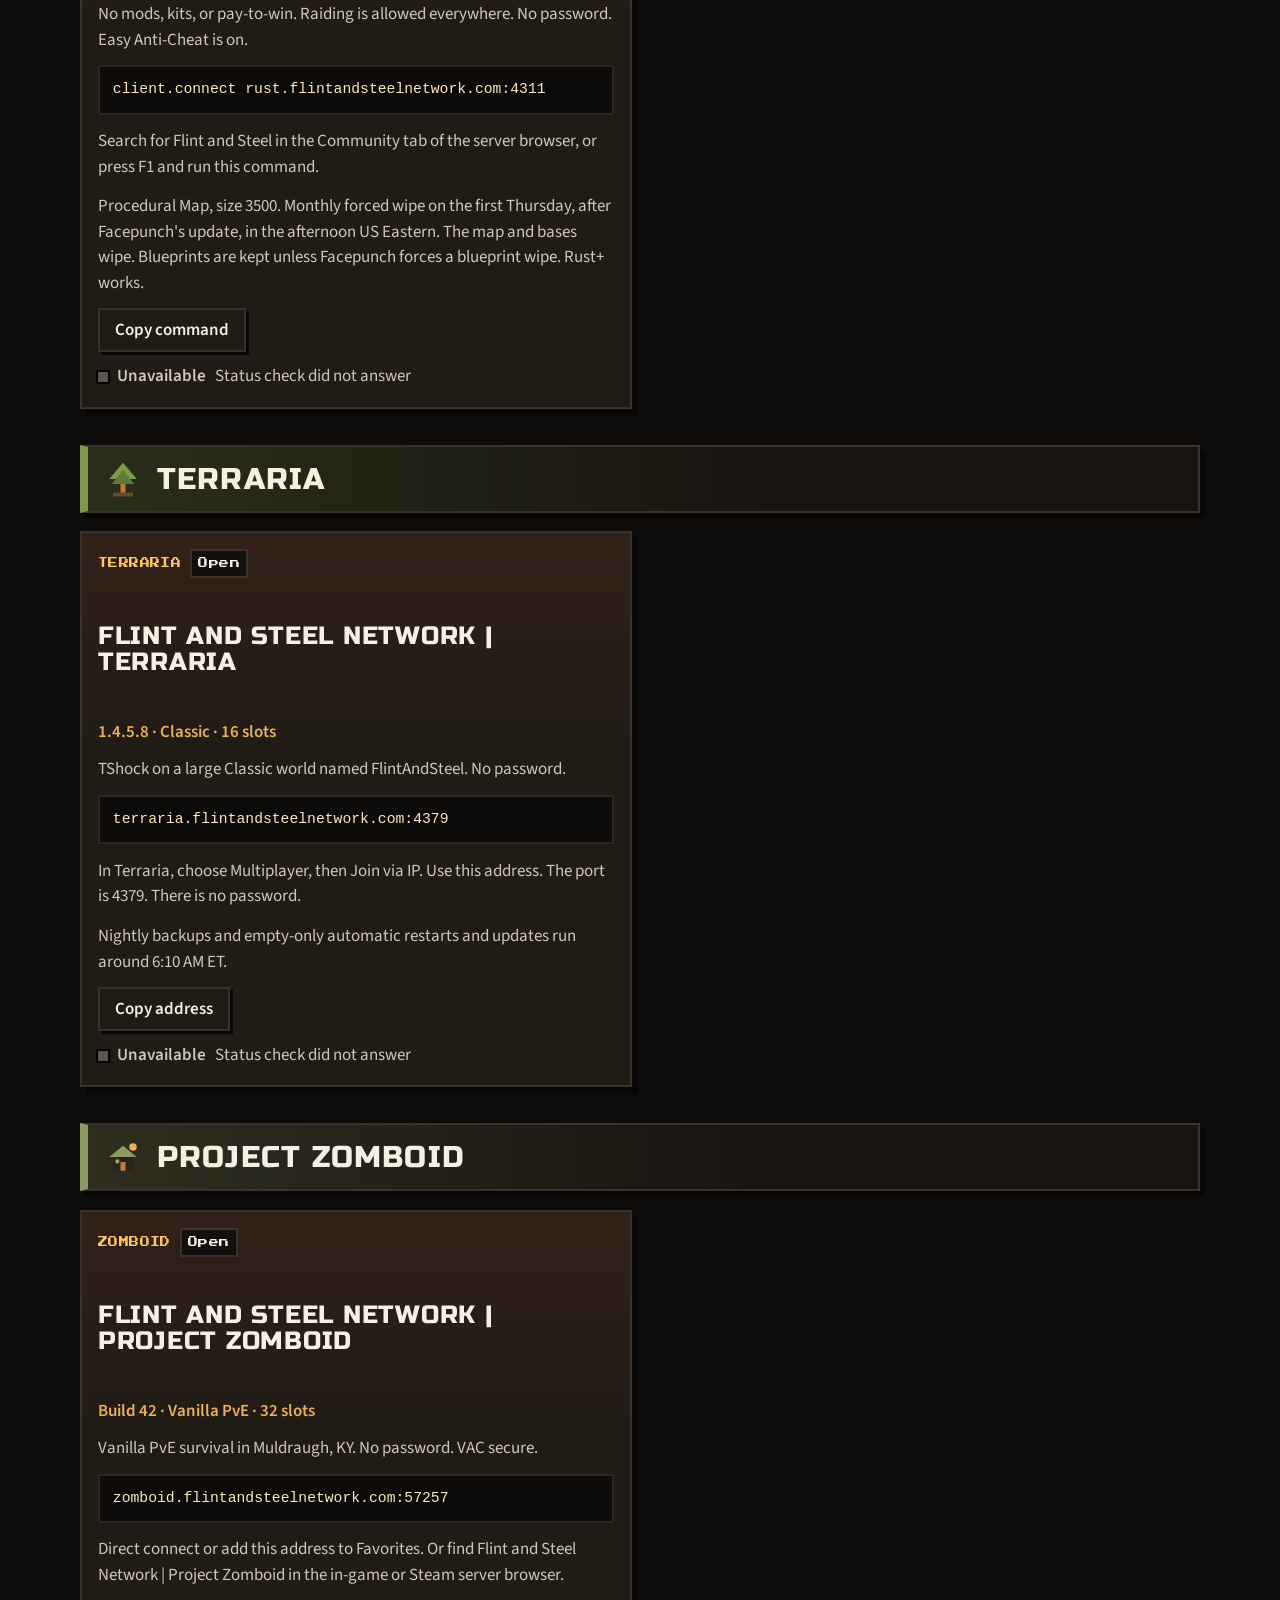
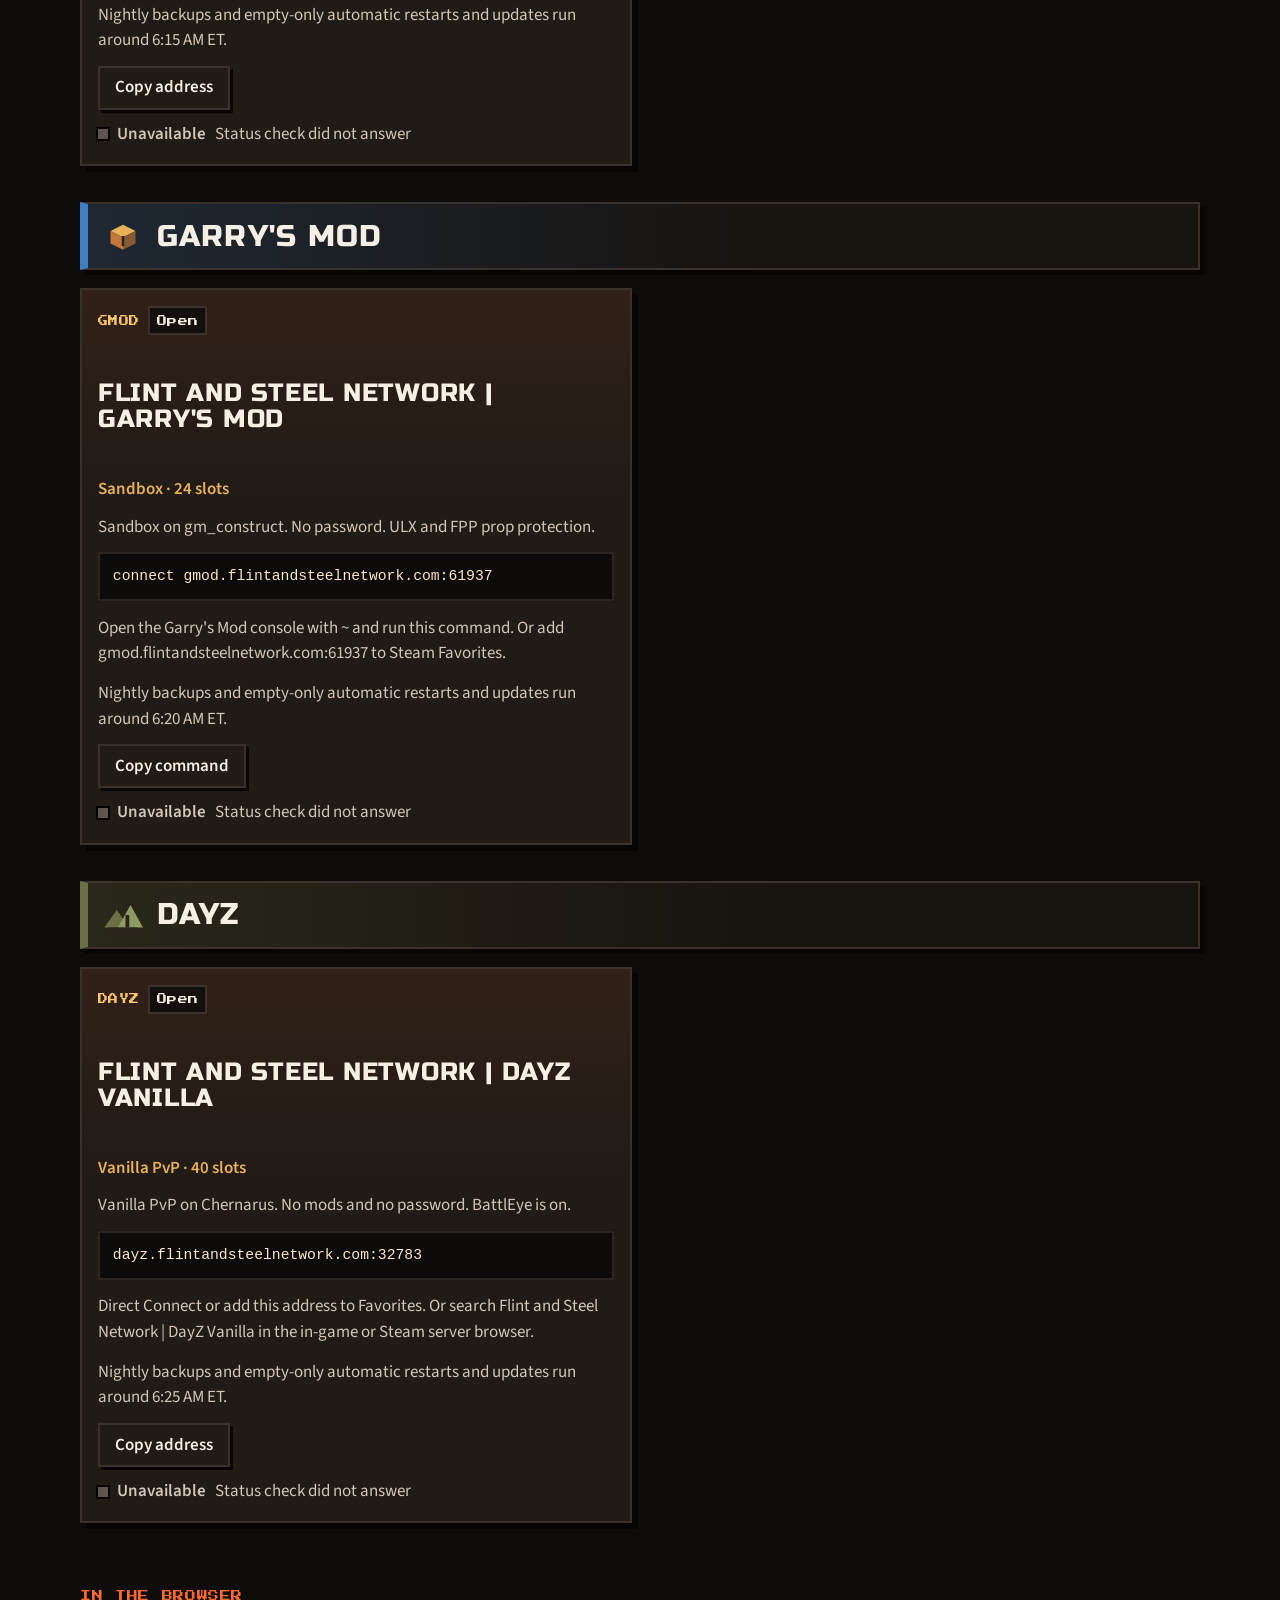
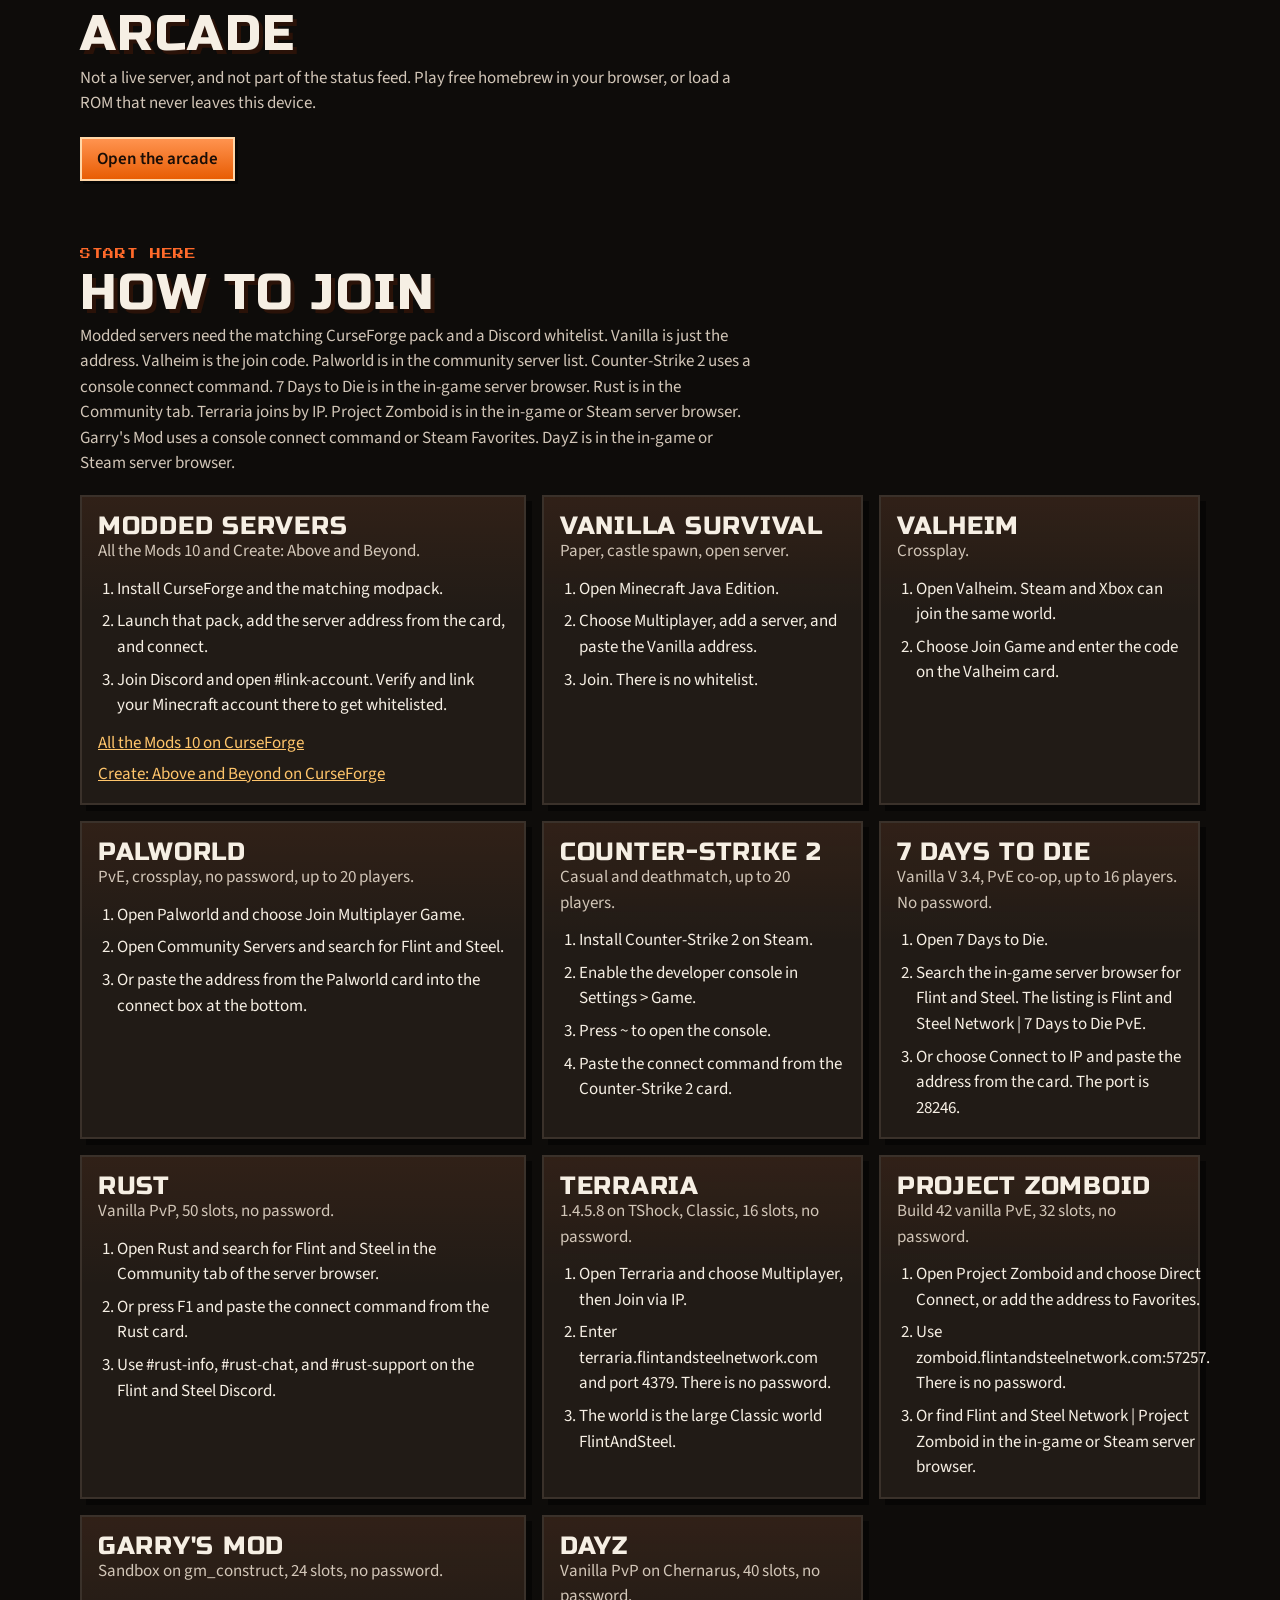
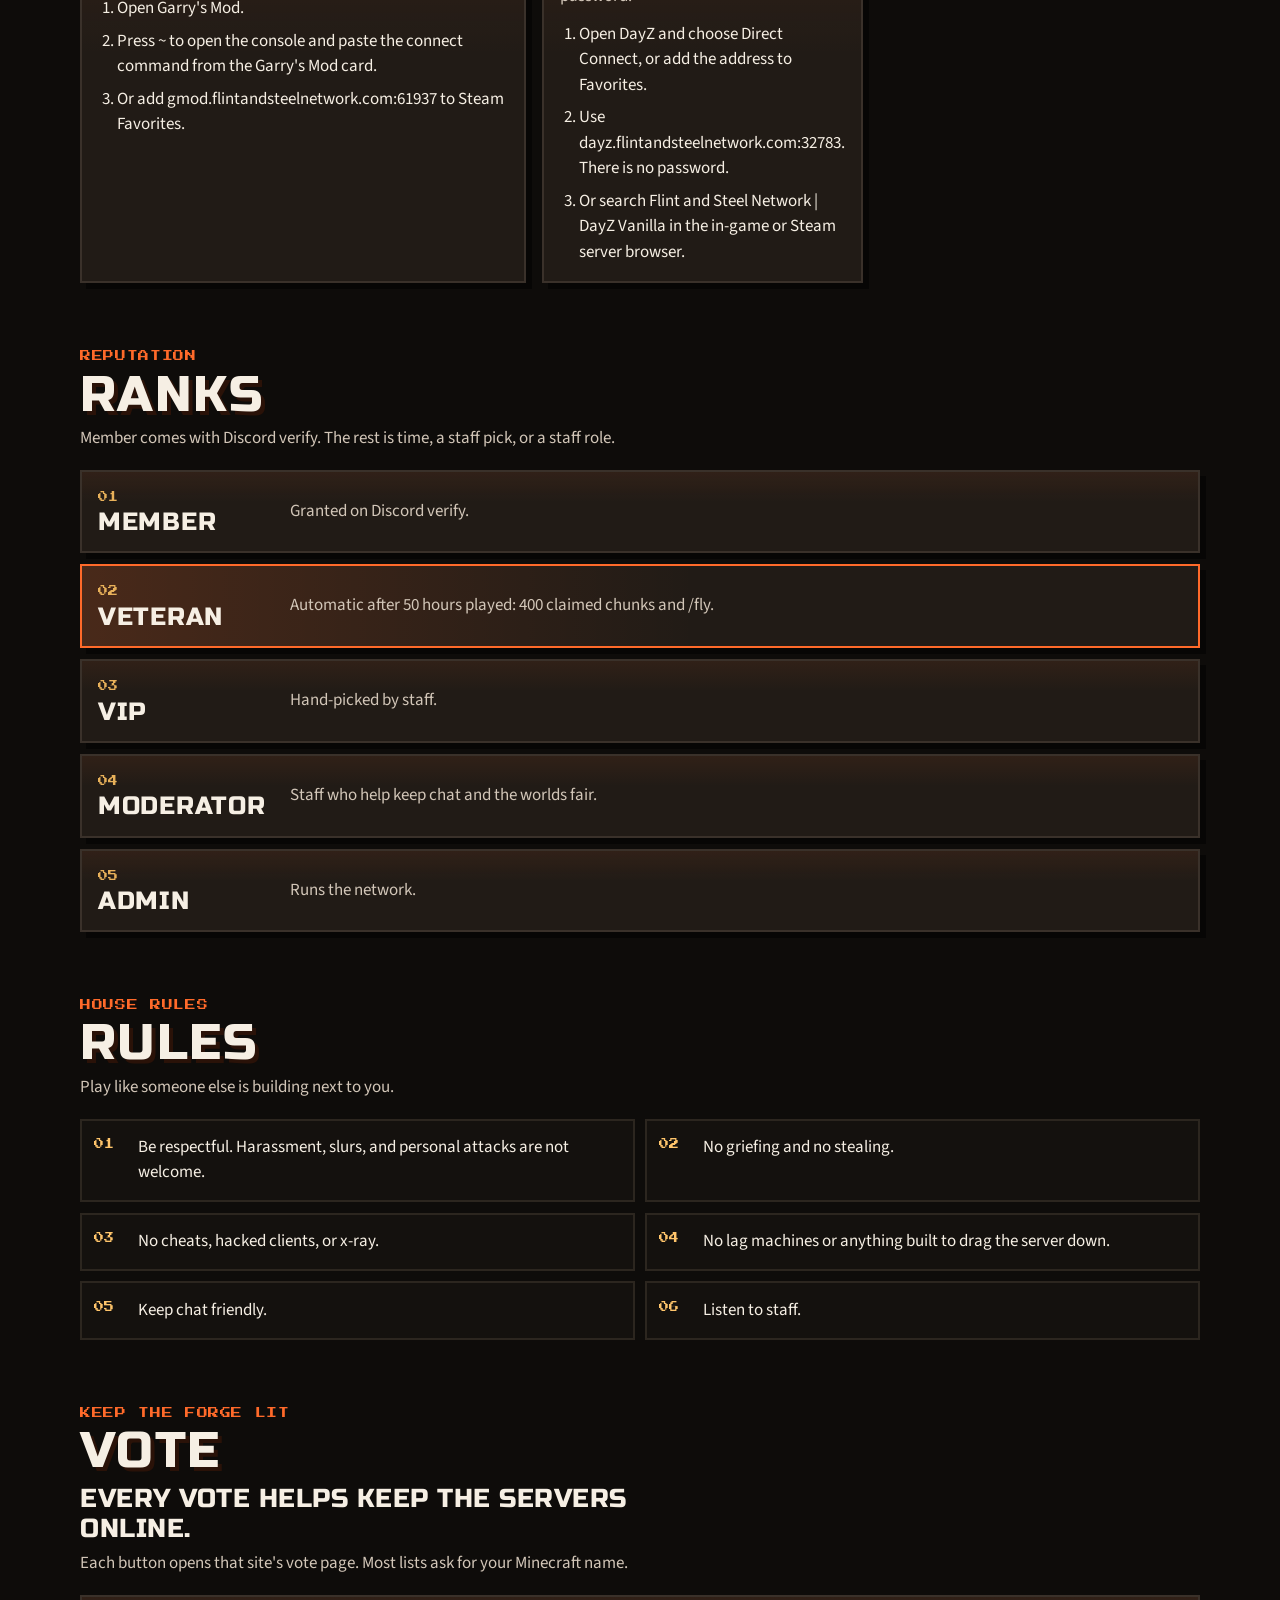
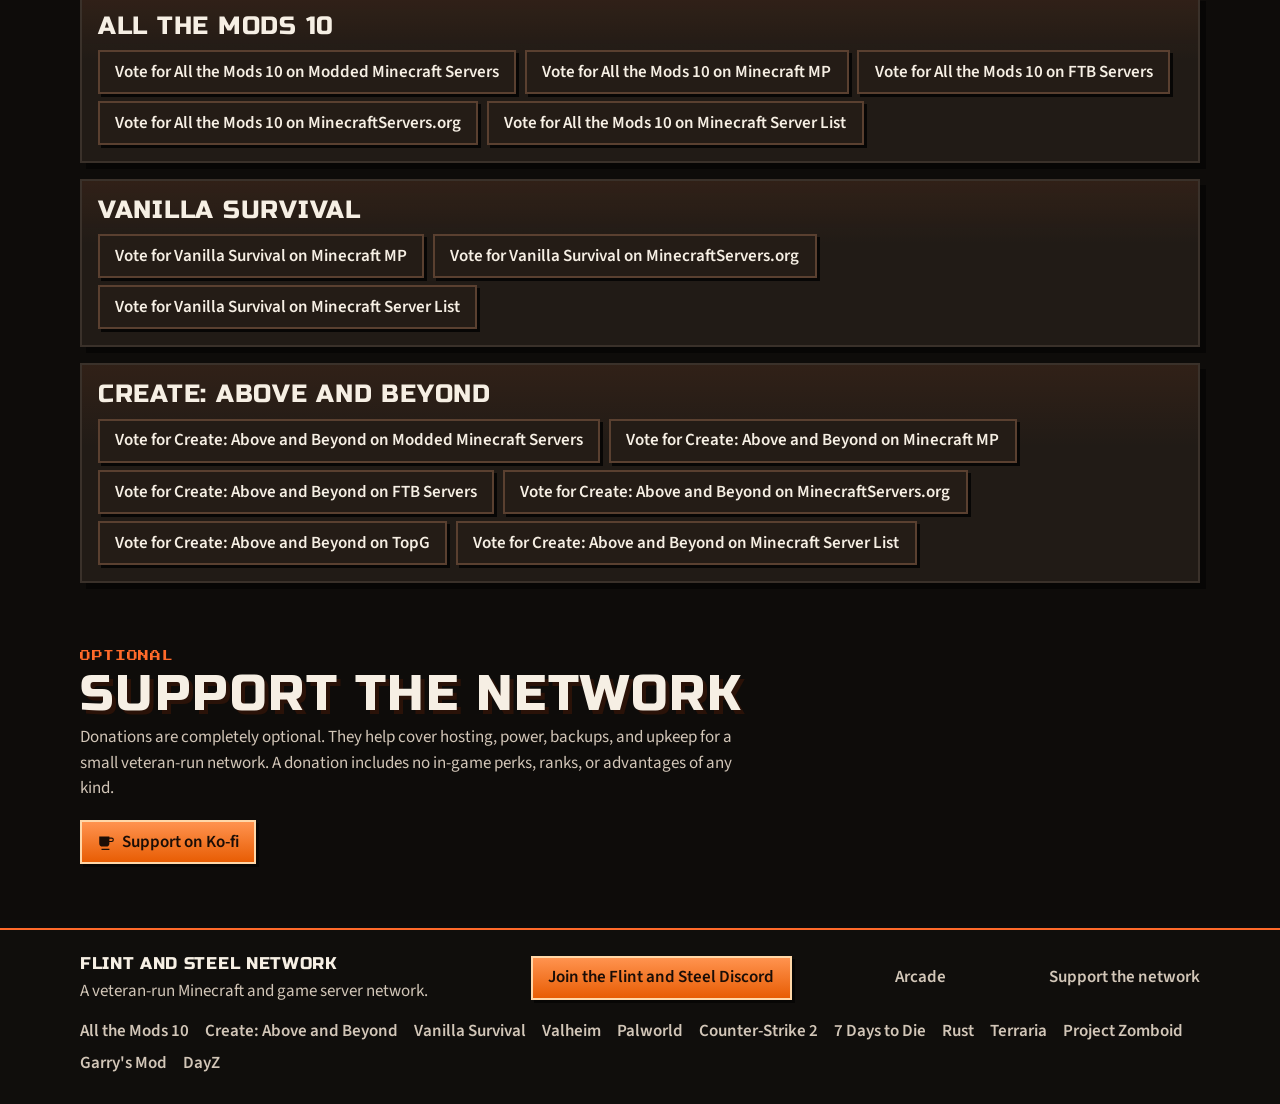
==== commit dabd40d1: "Add a browser arcade for local ROMs and free homebrew. Visitors can drop a ROM that stays in the bro" ====
--- a/index.html
+++ b/index.html
@@ -220,6 +220,7 @@
         <span class="brand-name brand-name-short">F&amp;S</span>
       </a>
       <nav class="nav-desktop" aria-label="Sections">
+        <a class="nav-link" href="/arcade/">Arcade</a>
         <a class="nav-link" href="#servers">Servers</a>
         <a class="nav-link" href="#join">Join</a>
         <a class="nav-link" href="#ranks">Ranks</a>
@@ -234,6 +235,7 @@
       </a>
       <button type="button" class="btn btn-steel nav-toggle" aria-expanded="false" aria-controls="mobile-nav">Menu</button>
       <nav id="mobile-nav" class="nav-mobile" hidden aria-label="Sections">
+        <a class="nav-link" href="/arcade/">Arcade</a>
         <a class="nav-link" href="#servers">Servers</a>
         <a class="nav-link" href="#join">Join</a>
         <a class="nav-link" href="#ranks">Ranks</a>
@@ -702,6 +704,15 @@
       </section>
     </section>
 
+    <section class="section" id="browser-arcade">
+      <p class="kicker">In the browser</p>
+      <h2>Arcade</h2>
+      <p class="section-intro">Not a live server, and not part of the status feed. Play free homebrew in your browser, or load a ROM that never leaves this device.</p>
+      <div class="hero-actions">
+        <a class="btn btn-ember" href="/arcade/">Open the arcade</a>
+      </div>
+    </section>
+
     <section class="section" id="join">
       <p class="kicker">Start here</p>
       <h2>How to join</h2>
@@ -913,6 +924,7 @@
         <p class="footer-about">A veteran-run Minecraft and game server network.</p>
       </div>
       <a class="btn btn-ember" href="https://discord.gg/zWJfDJQcgP" target="_blank" rel="noopener noreferrer">Join the Flint and Steel Discord<span class="sr-only"> (opens in a new tab)</span></a>
+      <a class="footer-support" href="/arcade/">Arcade</a>
       <a class="footer-support" href="https://ko-fi.com/flintandsteelnetwork" target="_blank" rel="noopener noreferrer">Support the network<span class="sr-only"> (opens in a new tab)</span></a>
       <nav class="footer-servers" aria-label="Servers">
         <a href="/atm10/">All the Mods 10</a>
--- a/css/site.css
+++ b/css/site.css
@@ -329,6 +329,19 @@
   box-shadow: 0 0 0 var(--shadow);
 }
 
+.btn:disabled,
+.btn:disabled:hover,
+.btn:disabled:active {
+  opacity: 0.45;
+  cursor: not-allowed;
+  transform: none;
+  box-shadow: 3px 3px 0 var(--shadow);
+}
+
+.btn[hidden] {
+  display: none !important;
+}
+
 .btn-ember {
   background: linear-gradient(#ff934f, #e85d04);
   color: #1a0d06;
@@ -1164,3 +1177,297 @@
     transition: none !important;
   }
 }
+
+.footer-support[aria-current="page"] {
+  color: var(--spark);
+}
+
+@media (min-width: 880px) {
+  .nav-desktop .nav-link {
+    padding-inline: 0.42rem;
+  }
+}
+
+.arcade-page h1 {
+  margin: 0.35rem 0 0.7rem;
+  font-family: var(--font-display);
+  font-size: clamp(2rem, 4vw, 3.1rem);
+  font-weight: 400;
+  letter-spacing: 0.03em;
+  line-height: 0.95;
+  text-transform: uppercase;
+  text-shadow: 4px 4px 0 #2a1208;
+}
+
+.arcade-page h2 {
+  font-size: clamp(1.55rem, 3vw, 2.15rem);
+}
+
+.arcade-page .copy {
+  margin-top: 0.75rem;
+  color: var(--ash);
+}
+
+.legal-note {
+  margin-top: 1rem;
+  padding: 0.9rem 1rem;
+  background: #2a1c10;
+  border: 2px solid var(--ember);
+  box-shadow: 4px 4px 0 var(--shadow);
+  color: var(--parchment);
+}
+
+.legal-note p + p {
+  margin-top: 0.55rem;
+}
+
+.play-layout {
+  display: grid;
+  gap: 1rem;
+  margin-top: 1rem;
+  min-width: 0;
+}
+
+.rom-form,
+.play-stage,
+.arcade-card {
+  min-width: 0;
+}
+
+.rom-form {
+  display: grid;
+  align-content: start;
+  gap: 0.75rem;
+  padding: 1rem;
+  background:
+    linear-gradient(180deg, rgba(255, 106, 42, 0.08), transparent 42%),
+    var(--coal);
+  border: 2px solid var(--steel);
+  box-shadow: 6px 6px 0 var(--shadow);
+}
+
+.drop-zone {
+  display: grid;
+  gap: 0.35rem;
+  place-items: center;
+  min-height: 9.5rem;
+  padding: 1.1rem 1rem;
+  text-align: center;
+  cursor: pointer;
+  background: #120f0c;
+  border: 2px dashed #8a4b2c;
+}
+
+.drop-zone:hover,
+.drop-zone:focus-within,
+.drop-zone.is-hot {
+  border-color: var(--ember);
+  background: #24180f;
+}
+
+.drop-title {
+  font-family: var(--font-display);
+  font-size: clamp(1.35rem, 2vw, 1.7rem);
+  letter-spacing: 0.03em;
+  text-transform: uppercase;
+}
+
+.drop-hint,
+.picked,
+.field-label,
+.bios-drawer p {
+  color: var(--ash);
+}
+
+.field-label {
+  display: grid;
+  gap: 0.35rem;
+  font-weight: 600;
+}
+
+.rom-system {
+  width: 100%;
+  min-height: 44px;
+  padding: 0.45rem 0.6rem;
+  background: #120f0c;
+  color: var(--parchment);
+  border: 2px solid var(--steel);
+  font: inherit;
+}
+
+.picked {
+  min-height: 1.5rem;
+  margin: 0;
+  overflow-wrap: anywhere;
+}
+
+.form-actions {
+  display: flex;
+  flex-wrap: wrap;
+  gap: 0.55rem;
+}
+
+.bios-drawer {
+  border-top: 2px solid #2c261f;
+  padding-top: 0.7rem;
+}
+
+.bios-drawer summary {
+  min-height: 44px;
+  display: flex;
+  align-items: center;
+  cursor: pointer;
+  font-weight: 600;
+}
+
+.file-label {
+  display: inline-flex;
+  align-items: center;
+  min-height: 44px;
+  margin-top: 0.55rem;
+  padding: 0.45rem 0.8rem;
+  background: var(--iron);
+  color: var(--parchment);
+  border: 2px solid var(--steel);
+  box-shadow: 3px 3px 0 var(--shadow);
+  font-weight: 600;
+  cursor: pointer;
+}
+
+.stage-idle,
+.stage-frame {
+  aspect-ratio: 4 / 3;
+  width: 100%;
+  background: #0c0b0a;
+  border: 2px solid var(--steel);
+  box-shadow: 6px 6px 0 var(--shadow);
+}
+
+.stage-idle[hidden],
+.stage-frame[hidden] {
+  display: none !important;
+}
+
+.stage-idle {
+  display: grid;
+  place-items: center;
+  margin: 0;
+  padding: 1rem;
+  text-align: center;
+  color: var(--ash);
+}
+
+.stage-frame {
+  position: relative;
+}
+
+.player-frame {
+  position: absolute;
+  inset: 0;
+  width: 100%;
+  height: 100%;
+  border: 0;
+  background: #0e0c0a;
+}
+
+.player-status {
+  min-height: 1.5rem;
+  margin: 0.7rem 0 0;
+  color: var(--ash);
+}
+
+.arcade-grid {
+  display: grid;
+  gap: 1rem;
+  margin-top: 1.15rem;
+}
+
+.arcade-card {
+  display: flex;
+  flex-direction: column;
+  gap: 0.75rem;
+  padding: 1rem;
+  background:
+    linear-gradient(180deg, rgba(255, 106, 42, 0.07), transparent 38%),
+    var(--iron);
+  border: 2px solid var(--steel);
+  box-shadow: 6px 6px 0 var(--shadow);
+}
+
+.credit {
+  margin: 0;
+  color: var(--gold);
+  font-weight: 600;
+}
+
+.arcade-card h3 {
+  font-family: var(--font-display);
+  font-size: 1.55rem;
+  font-weight: 400;
+  letter-spacing: 0.03em;
+  line-height: 1.05;
+  text-transform: uppercase;
+}
+
+.credit-list {
+  display: grid;
+  gap: 0.9rem;
+  margin: 0.9rem 0 0;
+  padding: 0;
+  list-style: none;
+}
+
+.credit-list li {
+  padding: 0.85rem 0.95rem;
+  background: #14110e;
+  border: 2px solid #2c261f;
+  color: var(--ash);
+}
+
+.control-grid {
+  display: grid;
+  grid-template-columns: minmax(7.5rem, 11rem) minmax(0, 1fr);
+  gap: 0.45rem 1rem;
+  margin: 0.85rem 0 0;
+}
+
+.control-grid dt {
+  margin: 0;
+  color: var(--spark);
+  font-weight: 600;
+}
+
+.control-grid dd {
+  margin: 0;
+  color: var(--ash);
+}
+
+@media (max-width: 560px) {
+  .control-grid {
+    grid-template-columns: 1fr;
+  }
+
+  .control-grid dd {
+    margin-bottom: 0.35rem;
+  }
+}
+
+@media (min-width: 800px) {
+  .arcade-grid {
+    grid-template-columns: 1fr 1fr;
+  }
+}
+
+@media (min-width: 960px) {
+  .play-layout {
+    grid-template-columns: minmax(16rem, 0.86fr) minmax(0, 1.14fr);
+    align-items: start;
+  }
+}
+
+@media (hover: hover) {
+  .arcade-card:hover,
+  .drop-zone:hover {
+    border-color: var(--ember);
+  }
+}
